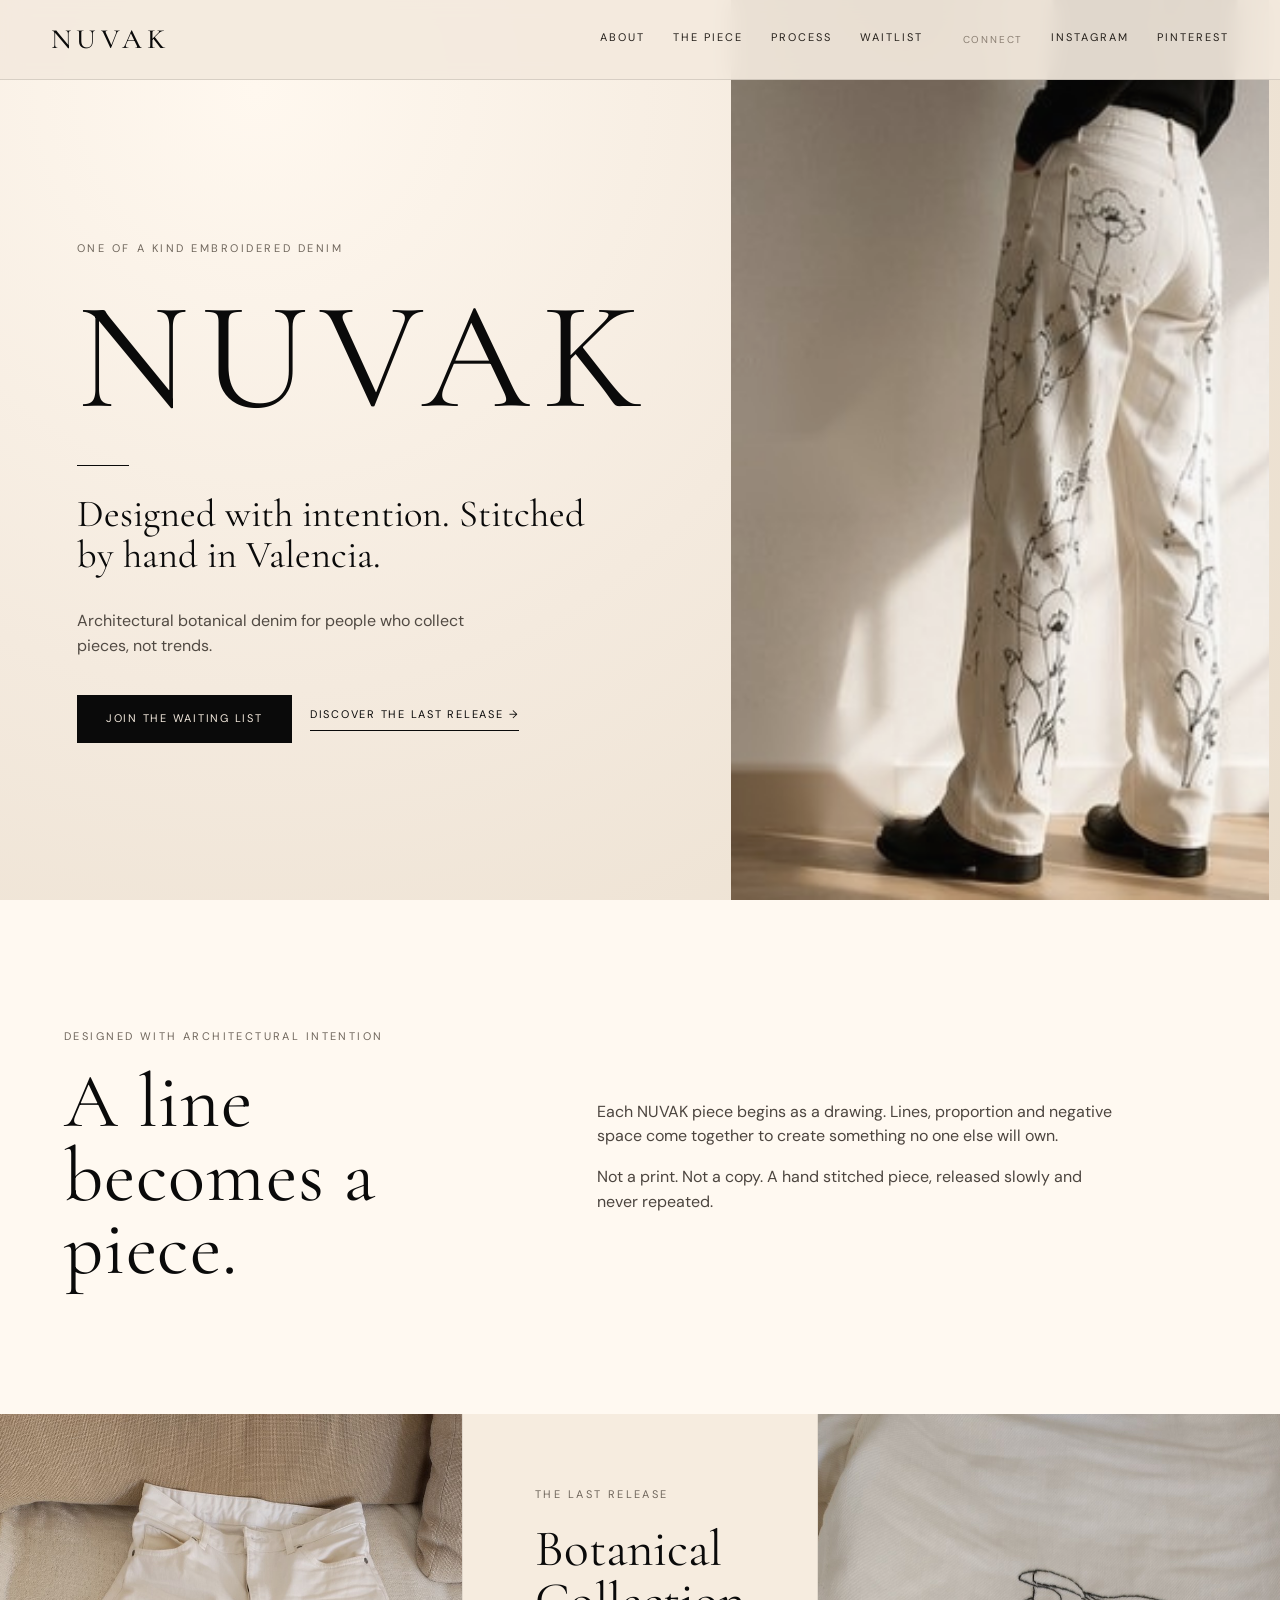
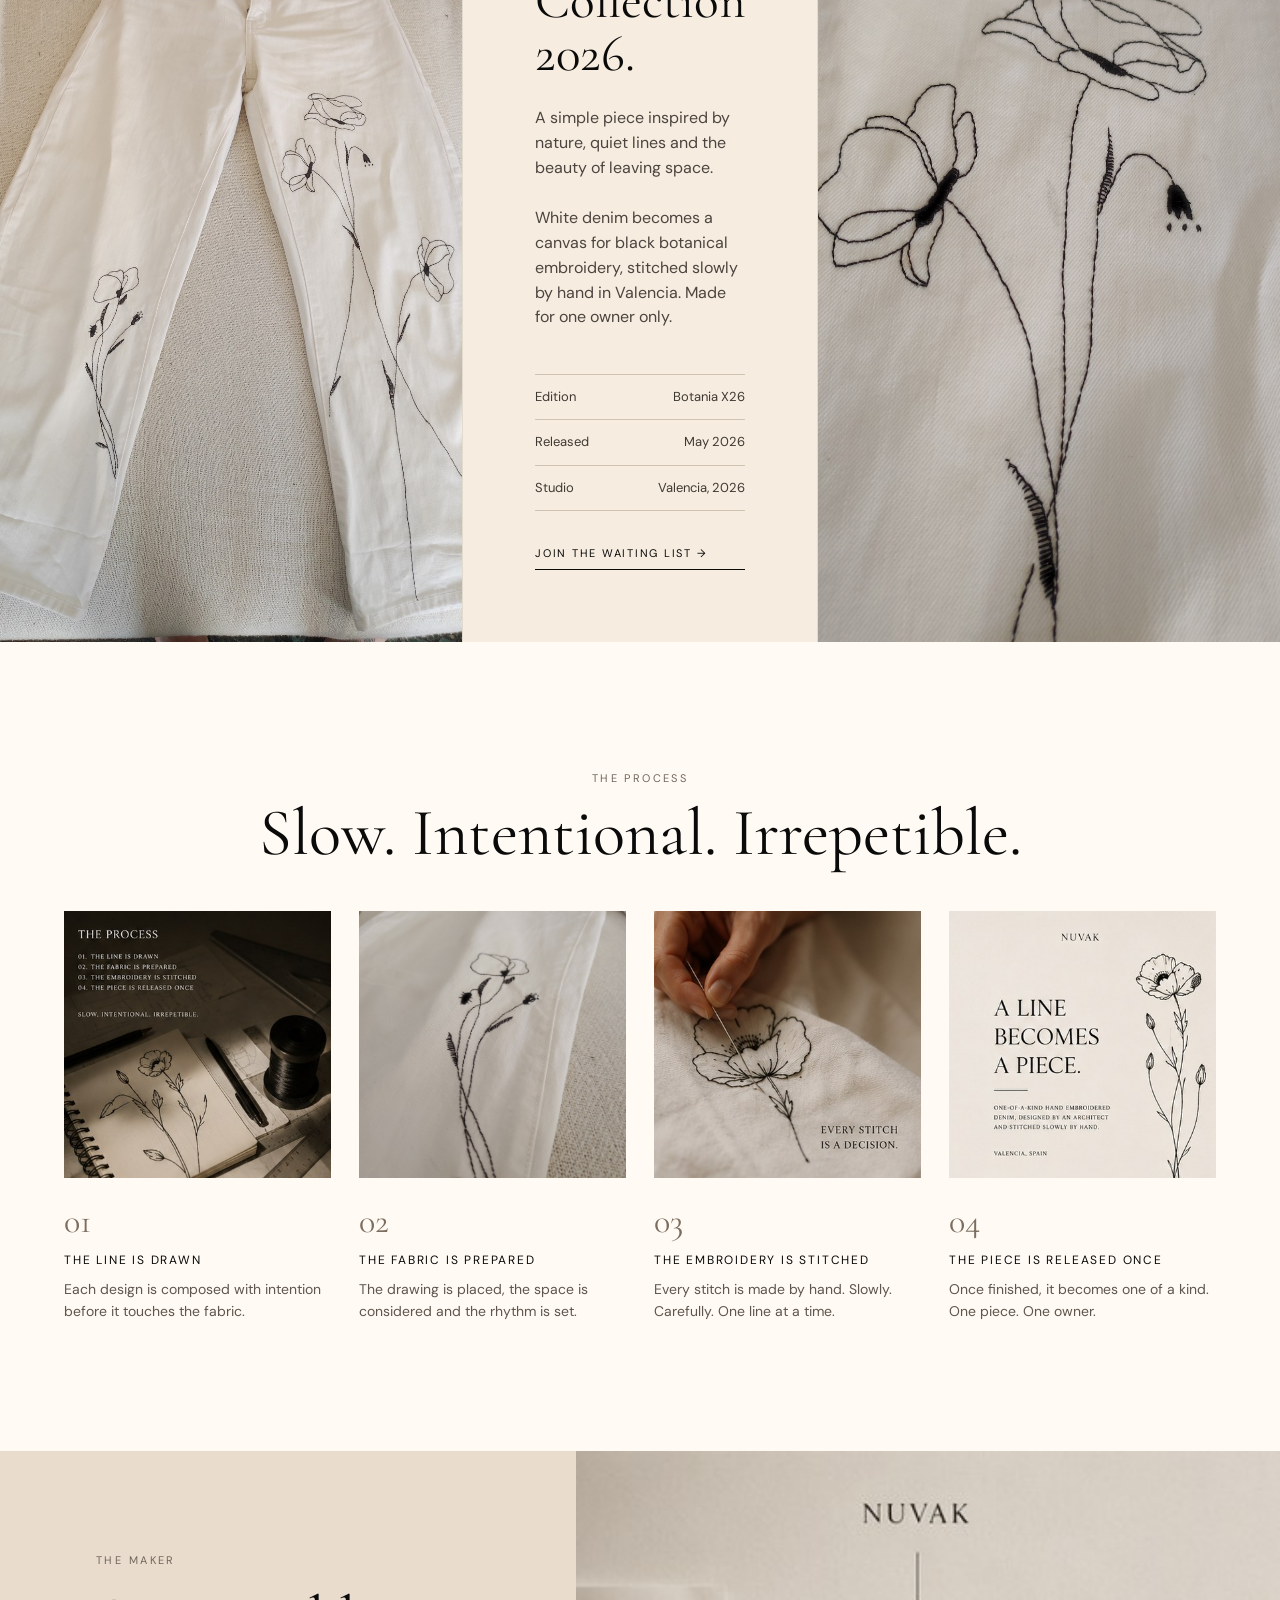
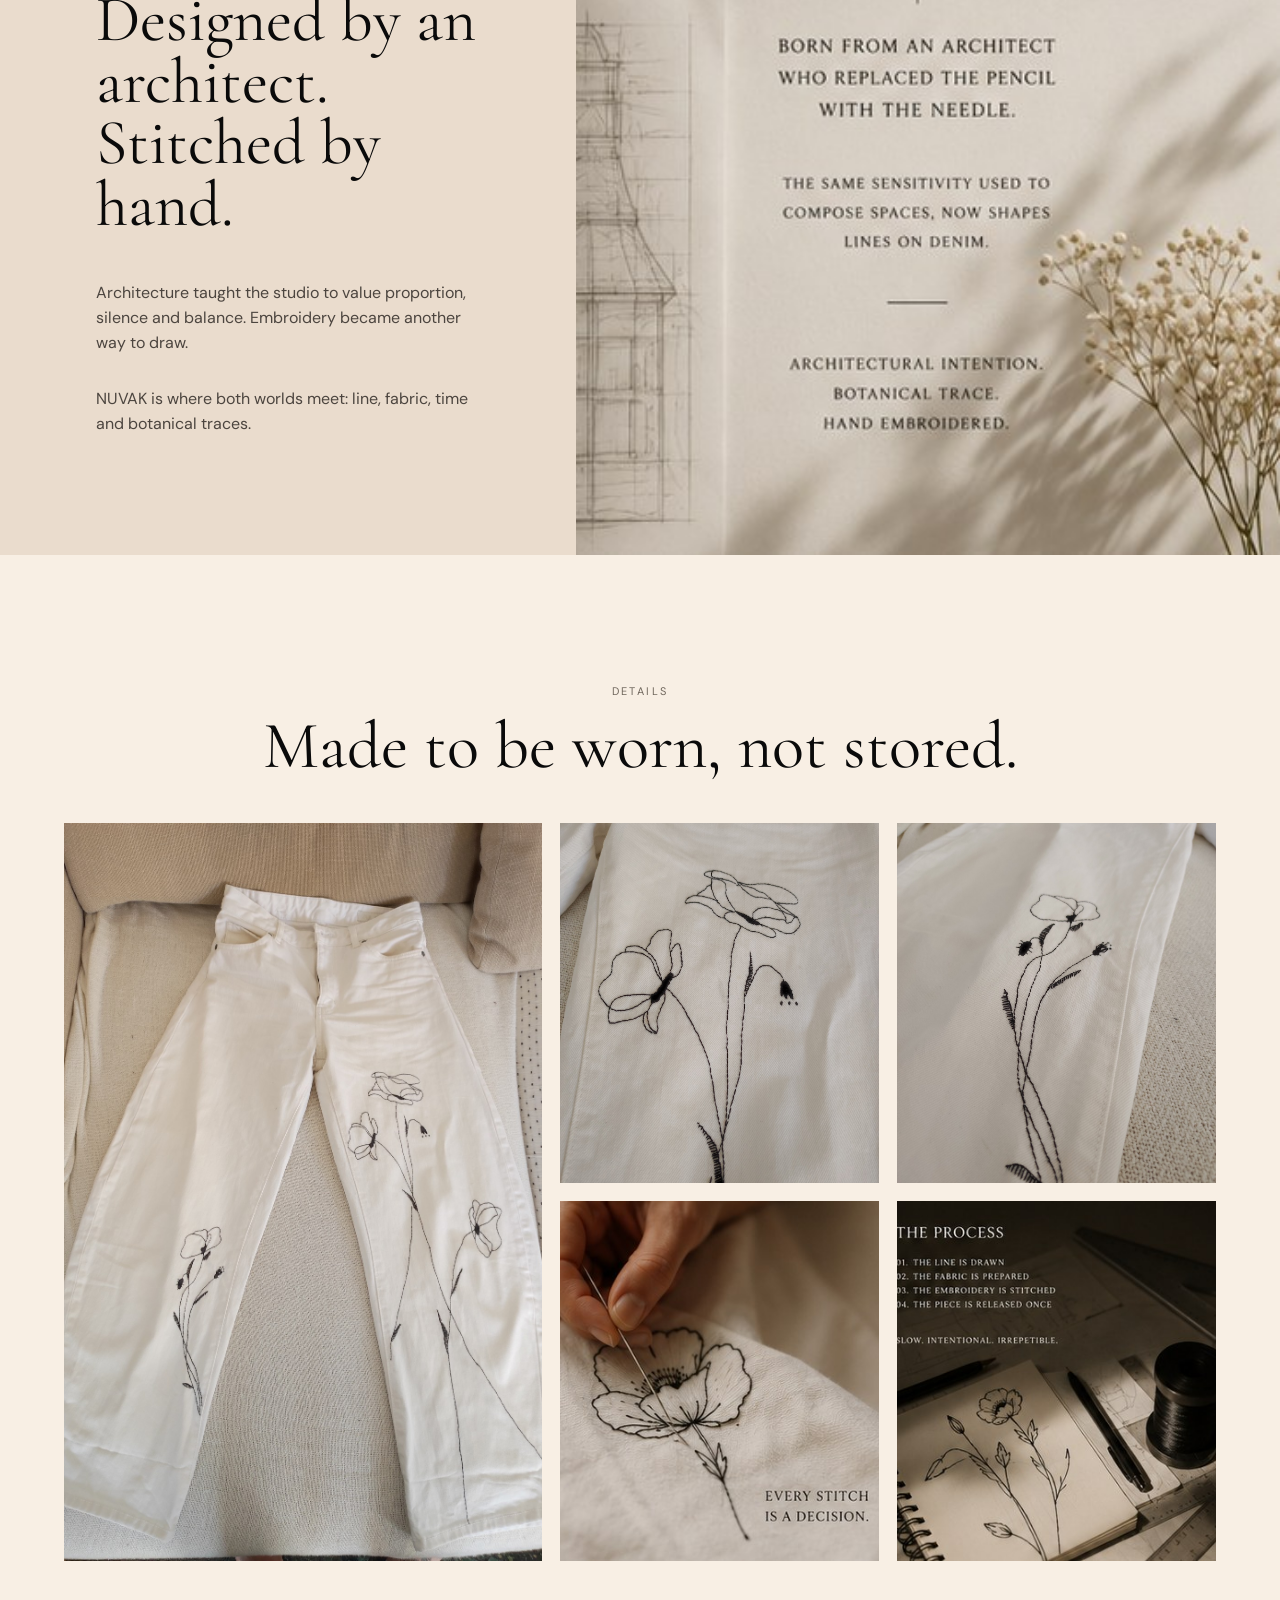
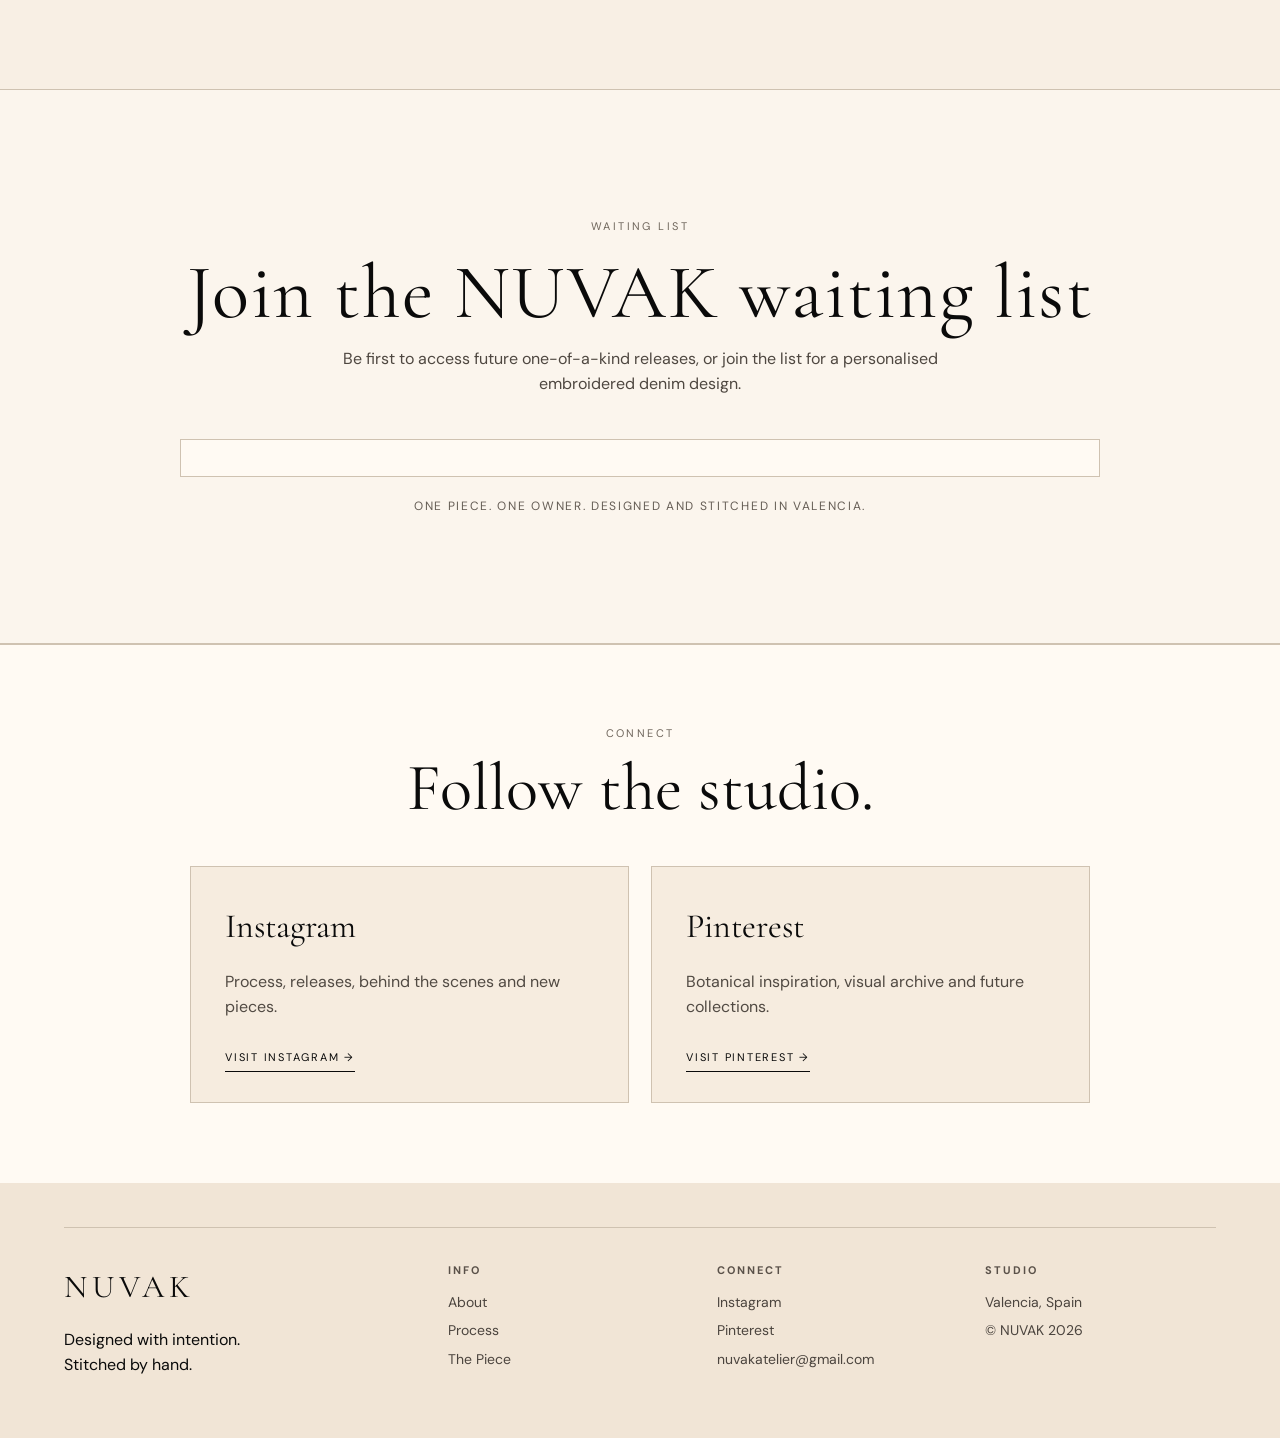
==== index.html @ 736c6171 "Add files via upload" ====
<!doctype html>
<html lang="en">
<head>
  <meta charset="utf-8">
  <meta name="viewport" content="width=device-width, initial-scale=1">
  <title>NUVAK | One of a kind embroidered denim</title>
  <meta name="description" content="One-of-a-kind embroidered denim handmade in Valencia. Botanical collections, custom pieces and limited releases from NUVAK Atelier.">
  <link rel="canonical" href="https://www.nuvakatelier.com/">
  <meta property="og:type" content="website">
  <meta property="og:title" content="NUVAK | Botania X26">
  <meta property="og:description" content="One-of-a-kind embroidered denim handmade in Valencia. Botanical Collection 2026.">
  <meta property="og:url" content="https://www.nuvakatelier.com/">
  <meta property="og:image" content="https://www.nuvakatelier.com/assets/botania-x26-social.jpg">
  <meta name="twitter:card" content="summary_large_image">
  <meta name="twitter:title" content="NUVAK | Botania X26">
  <meta name="twitter:description" content="One piece. One owner. Hand embroidered denim made in Valencia.">
  <meta name="twitter:image" content="https://www.nuvakatelier.com/assets/botania-x26-social.jpg">
  <link rel="preconnect" href="https://fonts.googleapis.com">
  <link rel="preconnect" href="https://fonts.gstatic.com" crossorigin>
  <link href="https://fonts.googleapis.com/css2?family=Cormorant+Garamond:wght@400;500;600&family=DM+Sans:wght@300;400;500;600&display=swap" rel="stylesheet">
  <style>
    :root{
      --onyx:#0A0A0A;
      --ivory:#F4EADE;
      --paper:#FAF5EE;
      --warm:#E7DCCD;
      --line:#CFC2B1;
      --feldgrau:#4A6741;
      --muted:#6f665c;
      --max:1180px;
      --serif:'Cormorant Garamond', Georgia, serif;
      --sans:'DM Sans', Arial, sans-serif;
    }
    *{box-sizing:border-box}
    html{scroll-behavior:smooth}
    body{margin:0;background:var(--ivory);color:var(--onyx);font-family:var(--sans);font-size:16px;line-height:1.55}
    img{max-width:100%;display:block}
    a{color:inherit;text-decoration:none}
    .page{overflow:hidden}
    .nav{position:fixed;z-index:10;top:0;left:0;right:0;display:flex;align-items:center;justify-content:space-between;padding:18px clamp(22px,4vw,54px);background:rgba(244,234,222,.92);backdrop-filter:blur(10px);border-bottom:1px solid rgba(10,10,10,.12)}
    .brand{font-family:var(--serif);font-size:28px;letter-spacing:.18em;font-weight:500}
    .navlinks{display:flex;gap:28px;align-items:center;font-size:11px;letter-spacing:.18em;text-transform:uppercase;color:#25201b}
    .navlinks a{border-bottom:1px solid transparent;padding-bottom:4px}
    .navlinks a:hover{border-color:var(--onyx)}
    .nav-social-label{font-size:10px;letter-spacing:.18em;text-transform:uppercase;color:#8a7f73;margin-left:12px}
    .hero{min-height:100vh;display:grid;grid-template-columns:1.02fr .98fr;align-items:stretch;background:radial-gradient(circle at 20% 10%,#fff8ef 0,#f4eade 46%,#e9ddcc 100%)}
    .hero-copy{padding:clamp(120px,17vh,190px) clamp(28px,6vw,84px) 70px;display:flex;flex-direction:column;justify-content:center}
    .eyebrow{font-size:11px;letter-spacing:.23em;text-transform:uppercase;color:var(--muted);margin-bottom:26px}
    h1,h2,h3{font-family:var(--serif);font-weight:400;line-height:.96;margin:0}
    h1{font-size:clamp(82px,12vw,180px);letter-spacing:.08em}
    .hero-line{width:52px;height:1px;background:var(--onyx);margin:34px 0 28px}
    .hero-sub{font-family:var(--serif);font-size:clamp(24px,3vw,42px);line-height:1.08;max-width:520px;margin:0 0 32px}
    .hero-note{max-width:440px;color:#514a43;margin:0 0 36px}
    .actions{display:flex;gap:18px;align-items:center;flex-wrap:wrap}
    .button{display:inline-flex;align-items:center;justify-content:center;min-height:48px;padding:0 28px;border:1px solid var(--onyx);font-size:11px;letter-spacing:.16em;text-transform:uppercase;background:var(--onyx);color:var(--ivory);transition:.2s ease}
    .button:hover{transform:translateY(-2px);background:#1d1a17}
    .link{font-size:11px;letter-spacing:.16em;text-transform:uppercase;border-bottom:1px solid var(--onyx);padding-bottom:7px}
    .hero-image{position:relative;min-height:680px;display:flex;align-items:flex-end;justify-content:center;overflow:hidden}
    .hero-image img{width:100%;height:100%;object-fit:cover;filter:saturate(.88) contrast(.96)}
    .section{padding:clamp(72px,10vw,130px) clamp(24px,5vw,70px)}
    .inner{max-width:var(--max);margin:0 auto}
    .statement{display:grid;grid-template-columns:.82fr 1.18fr;gap:clamp(36px,8vw,120px);align-items:center;background:#fff9f1}
    .statement h2{font-size:clamp(42px,6vw,82px);letter-spacing:.01em}
    .statement p{max-width:520px;color:#4c453f}
    .botanical-drawing{max-width:360px;margin-left:auto;opacity:.92}
    .piece{padding:0;background:#efe3d4;display:grid;grid-template-columns:1fr .72fr 1fr;min-height:720px}
    .piece .photo img{height:100%;width:100%;object-fit:cover}
    .piece-card{padding:clamp(44px,6vw,72px);display:flex;flex-direction:column;justify-content:center;background:#f6ecdf;border-left:1px solid rgba(10,10,10,.08);border-right:1px solid rgba(10,10,10,.08)}
    .label{font-size:11px;letter-spacing:.22em;text-transform:uppercase;color:var(--muted);margin-bottom:20px}
    .piece-card h2{font-size:clamp(38px,4vw,58px);line-height:1.02;margin-bottom:26px}
    .piece-card p{color:#4c453f;margin:0 0 26px}
    .facts{border-top:1px solid var(--line);margin:18px 0 34px}
    .fact{display:flex;justify-content:space-between;gap:20px;border-bottom:1px solid var(--line);padding:12px 0;font-size:13px;color:#3f3933}
    .process{background:#fffaf3}
    .section-title{text-align:center;margin-bottom:46px}
    .section-title .label{margin-bottom:14px}
    .section-title h2{font-size:clamp(42px,5.2vw,76px)}
    .process-grid{display:grid;grid-template-columns:repeat(4,1fr);gap:28px}
    .process-card img{aspect-ratio:1/1;object-fit:cover;margin-bottom:18px}
    .process-card .num{font-family:var(--serif);font-size:34px;color:#7b6d5f;margin-bottom:4px}
    .process-card h3{font-family:var(--sans);font-size:12px;letter-spacing:.15em;text-transform:uppercase;line-height:1.4;margin-bottom:10px}
    .process-card p{font-size:14px;color:#5d554e;margin:0}
    .maker{display:grid;grid-template-columns:.9fr 1.1fr;gap:0;background:#eadccd;padding:0}
    .maker-copy{padding:clamp(56px,8vw,96px);display:flex;flex-direction:column;justify-content:center}
    .maker-copy h2{font-size:clamp(40px,5vw,70px);margin-bottom:30px}
    .maker-copy p{max-width:420px;color:#4c453f}
    .maker-img img{width:100%;height:100%;min-height:560px;object-fit:cover}
    .gallery{background:#f8efe4}
    .gallery-grid{display:grid;grid-template-columns:1.2fr .8fr .8fr;grid-template-rows:360px 360px;gap:18px}
    .gallery-grid img{width:100%;height:100%;object-fit:cover}
    .gallery-grid img:first-child{grid-row:span 2}
    .waitlist{background:#fbf5ed;text-align:center;position:relative;border-top:1px solid var(--line);border-bottom:1px solid var(--line)}
    .waitlist h2{font-size:clamp(44px,6vw,82px);letter-spacing:.02em;margin-bottom:18px}
    .waitlist p{max-width:650px;margin:0 auto 34px;color:#4e4740}
    .jotform-wrap{max-width:920px;margin:42px auto 0;background:#fffaf3;border:1px solid var(--line);padding:18px;text-align:left}
    .jotform-wrap iframe{width:100% !important;max-width:100% !important;border:0 !important}
    .waitlist-small{font-size:12px;letter-spacing:.14em;text-transform:uppercase;color:#655d55;margin-top:20px}
    .social-section{background:#fffaf3;padding:80px clamp(24px,5vw,70px);border-top:1px solid var(--line)}
    .social-cards{max-width:900px;margin:0 auto;display:grid;grid-template-columns:1fr 1fr;gap:22px}
    .social-card{display:block;padding:34px;background:#f6ecdf;border:1px solid var(--line);transition:.2s ease}
    .social-card:hover{transform:translateY(-3px);background:#f1e5d6}
    .social-name{font-family:var(--serif);font-size:34px;margin-bottom:16px}
    .social-card p{color:#514a43;margin:0 0 24px}
    .social-card span{font-size:11px;letter-spacing:.16em;text-transform:uppercase;border-bottom:1px solid var(--onyx);padding-bottom:7px}
    footer{padding:44px clamp(24px,5vw,70px);background:#f1e5d6}
    .footer-inner{max-width:var(--max);margin:0 auto;display:grid;grid-template-columns:1.2fr repeat(3,.8fr);gap:38px;border-top:1px solid var(--line);padding-top:34px}
    .footer-brand{font-family:var(--serif);font-size:32px;letter-spacing:.16em;margin-bottom:10px}
    .footer-col h4{font-size:11px;letter-spacing:.18em;text-transform:uppercase;margin:0 0 12px;color:#5a5149}
    .footer-col a,.footer-col p{display:block;font-size:14px;color:#4b443e;margin:0 0 7px}
    .mockup-note{font-size:12px;text-align:center;color:#70675f;padding:18px;background:#e8ddcf}
    @media (max-width:900px){
      .nav{position:absolute}.navlinks{display:none}.hero{grid-template-columns:1fr}.hero-image{min-height:520px;order:-1}.hero-copy{padding-top:40px}.statement,.maker{grid-template-columns:1fr}.piece{grid-template-columns:1fr}.piece .photo img{height:auto}.process-grid{grid-template-columns:1fr 1fr}.gallery-grid{grid-template-columns:1fr 1fr;grid-template-rows:auto}.gallery-grid img{height:auto}.gallery-grid img:first-child{grid-row:auto}.social-cards{grid-template-columns:1fr}.footer-inner{grid-template-columns:1fr 1fr}h1{font-size:76px}
    }
    @media (max-width:560px){
      .brand{font-size:22px}.hero-sub{font-size:28px}.actions{align-items:stretch}.button,.link{width:100%;text-align:center}.process-grid,.footer-inner{grid-template-columns:1fr}.section{padding:64px 22px}.piece-card{padding:46px 24px}.maker-copy{padding:54px 24px}.gallery-grid{grid-template-columns:1fr}.fact{font-size:12px}h1{font-size:58px;letter-spacing:.06em}
    }
  </style>
</head>
<body>
  <div class="page">
    <nav class="nav" aria-label="Main navigation">
      <a class="brand" href="#top">NUVAK</a>
      <div class="navlinks">
        <a href="#about">About</a>
        <a href="#piece">The Piece</a>
        <a href="#process">Process</a>
        <a href="#waitlist">Waitlist</a>
        <span class="nav-social-label">Connect</span>
        <a href="https://www.instagram.com/nuvakatelier/" target="_blank" rel="noopener">Instagram</a>
        <a href="https://pin.it/55UlRZ4mx" target="_blank" rel="noopener">Pinterest</a>
      </div>
    </nav>

    <header id="top" class="hero">
      <div class="hero-copy">
        <div class="eyebrow">One of a kind embroidered denim</div>
        <h1>NUVAK</h1>
        <div class="hero-line"></div>
        <p class="hero-sub">Designed with intention. Stitched by hand in Valencia.</p>
        <p class="hero-note">Architectural botanical denim for people who collect pieces, not trends.</p>
        <div class="actions">
          <a class="button" href="#waitlist">Join the waiting list</a>
          <a class="link" href="#piece">Discover the last release →</a>
        </div>
      </div>
      <div class="hero-image">
        <img src="assets/hero-editorial.jpg" alt="Model wearing NUVAK embroidered white denim in natural light">
      </div>
    </header>

    <section id="about" class="section statement">
      <div>
        <div class="label">Designed with architectural intention</div>
        <h2>A line becomes a piece.</h2>
      </div>
      <div>
        <p>Each NUVAK piece begins as a drawing. Lines, proportion and negative space come together to create something no one else will own.</p>
        <p>Not a print. Not a copy. A hand stitched piece, released slowly and never repeated.</p>
      </div>
    </section>

    <section id="piece" class="piece">
      <div class="photo"><img src="assets/real-full-piece.jpg" alt="Full view of white denim jeans with black botanical embroidery"></div>
      <article class="piece-card">
        <div class="label">The last release</div>
        <h2>Botanical Collection 2026.</h2>
        <p>A simple piece inspired by nature, quiet lines and the beauty of leaving space.</p>
        <p>White denim becomes a canvas for black botanical embroidery, stitched slowly by hand in Valencia. Made for one owner only.</p>
        <div class="facts">
          <div class="fact"><span>Edition</span><span>Botania X26</span></div>
          <div class="fact"><span>Released</span><span>May 2026</span></div>
          <div class="fact"><span>Studio</span><span>Valencia, 2026</span></div>
        </div>
        <a class="link" href="#waitlist">Join the waiting list →</a>
      </article>
      <div class="photo"><img src="assets/real-detail-flower.jpg" alt="Close up of black botanical embroidery on white denim"></div>
    </section>

    <section id="process" class="section process">
      <div class="inner">
        <div class="section-title">
          <div class="label">The process</div>
          <h2>Slow. Intentional. Irrepetible.</h2>
        </div>
        <div class="process-grid">
          <article class="process-card">
            <img src="assets/process-sketch.jpg" alt="Botanical sketches and embroidery planning">
            <div class="num">01</div>
            <h3>The line is drawn</h3>
            <p>Each design is composed with intention before it touches the fabric.</p>
          </article>
          <article class="process-card">
            <img src="assets/real-leg-linework.jpg" alt="Black botanical linework placed on white denim">
            <div class="num">02</div>
            <h3>The fabric is prepared</h3>
            <p>The drawing is placed, the space is considered and the rhythm is set.</p>
          </article>
          <article class="process-card">
            <img src="assets/process-stitch.jpg" alt="Hand stitching black floral embroidery onto white denim">
            <div class="num">03</div>
            <h3>The embroidery is stitched</h3>
            <p>Every stitch is made by hand. Slowly. Carefully. One line at a time.</p>
          </article>
          <article class="process-card">
            <img src="assets/brand-line-piece.jpg" alt="NUVAK line and botanical artwork brand panel">
            <div class="num">04</div>
            <h3>The piece is released once</h3>
            <p>Once finished, it becomes one of a kind. One piece. One owner.</p>
          </article>
        </div>
      </div>
    </section>

    <section class="maker">
      <div class="maker-copy">
        <div class="label">The maker</div>
        <h2>Designed by an architect. Stitched by hand.</h2>
        <p>Architecture taught the studio to value proportion, silence and balance. Embroidery became another way to draw.</p>
        <p>NUVAK is where both worlds meet: line, fabric, time and botanical traces.</p>
      </div>
      <div class="maker-img"><img src="assets/maker-story.jpg" alt="Editorial NUVAK maker story with architectural drawing and botanical details"></div>
    </section>

    <section class="section gallery">
      <div class="inner">
        <div class="section-title">
          <div class="label">Details</div>
          <h2>Made to be worn, not stored.</h2>
        </div>
        <div class="gallery-grid">
          <img src="assets/real-full-piece.jpg" alt="Full NUVAK embroidered denim piece">
          <img src="assets/real-detail-flower.jpg" alt="Close-up botanical stitching on white denim">
          <img src="assets/real-leg-linework.jpg" alt="Black botanical linework on the denim leg">
          <img src="assets/process-stitch.jpg" alt="Hand stitching black floral embroidery onto white denim">
          <img src="assets/process-sketch.jpg" alt="Botanical sketch and embroidery planning details">
        </div>
      </div>
    </section>

    <section id="waitlist" class="section waitlist">
      <div class="inner">
        <div class="label">Waiting list</div>
        <h2>Join the NUVAK waiting list</h2>
        <p>Be first to access future one-of-a-kind releases, or join the list for a personalised embroidered denim design.</p>
        <div class="jotform-wrap" aria-label="NUVAK waiting list form">
          <script type="text/javascript" src="https://form.jotform.com/jsform/261574053536054"></script>
        </div>
        <div class="waitlist-small">One piece. One owner. Designed and stitched in Valencia.</div>
      </div>
    </section>

    <section class="social-section">
      <div class="inner">
        <div class="section-title">
          <div class="label">Connect</div>
          <h2>Follow the studio.</h2>
        </div>
        <div class="social-cards">
          <a class="social-card" href="https://www.instagram.com/nuvakatelier/" target="_blank" rel="noopener">
            <div class="social-name">Instagram</div>
            <p>Process, releases, behind the scenes and new pieces.</p>
            <span>Visit Instagram →</span>
          </a>
          <a class="social-card" href="https://pin.it/55UlRZ4mx" target="_blank" rel="noopener">
            <div class="social-name">Pinterest</div>
            <p>Botanical inspiration, visual archive and future collections.</p>
            <span>Visit Pinterest →</span>
          </a>
        </div>
      </div>
    </section>

    <footer>
      <div class="footer-inner">
        <div>
          <div class="footer-brand">NUVAK</div>
          <p>Designed with intention.<br>Stitched by hand.</p>
        </div>
        <div class="footer-col">
          <h4>Info</h4>
          <a href="#about">About</a>
          <a href="#process">Process</a>
          <a href="#piece">The Piece</a>
        </div>
        <div class="footer-col">
          <h4>Connect</h4>
          <a href="https://www.instagram.com/nuvakatelier/" target="_blank" rel="noopener">Instagram</a>
          <a href="https://pin.it/55UlRZ4mx" target="_blank" rel="noopener">Pinterest</a>
          <a href="mailto:nuvakatelier@gmail.com">nuvakatelier@gmail.com</a>
        </div>
        <div class="footer-col">
          <h4>Studio</h4>
          <p>Valencia, Spain</p>
          <p>© NUVAK 2026</p>
        </div>
      </div>
    </footer>
  </div>
</body>
</html>
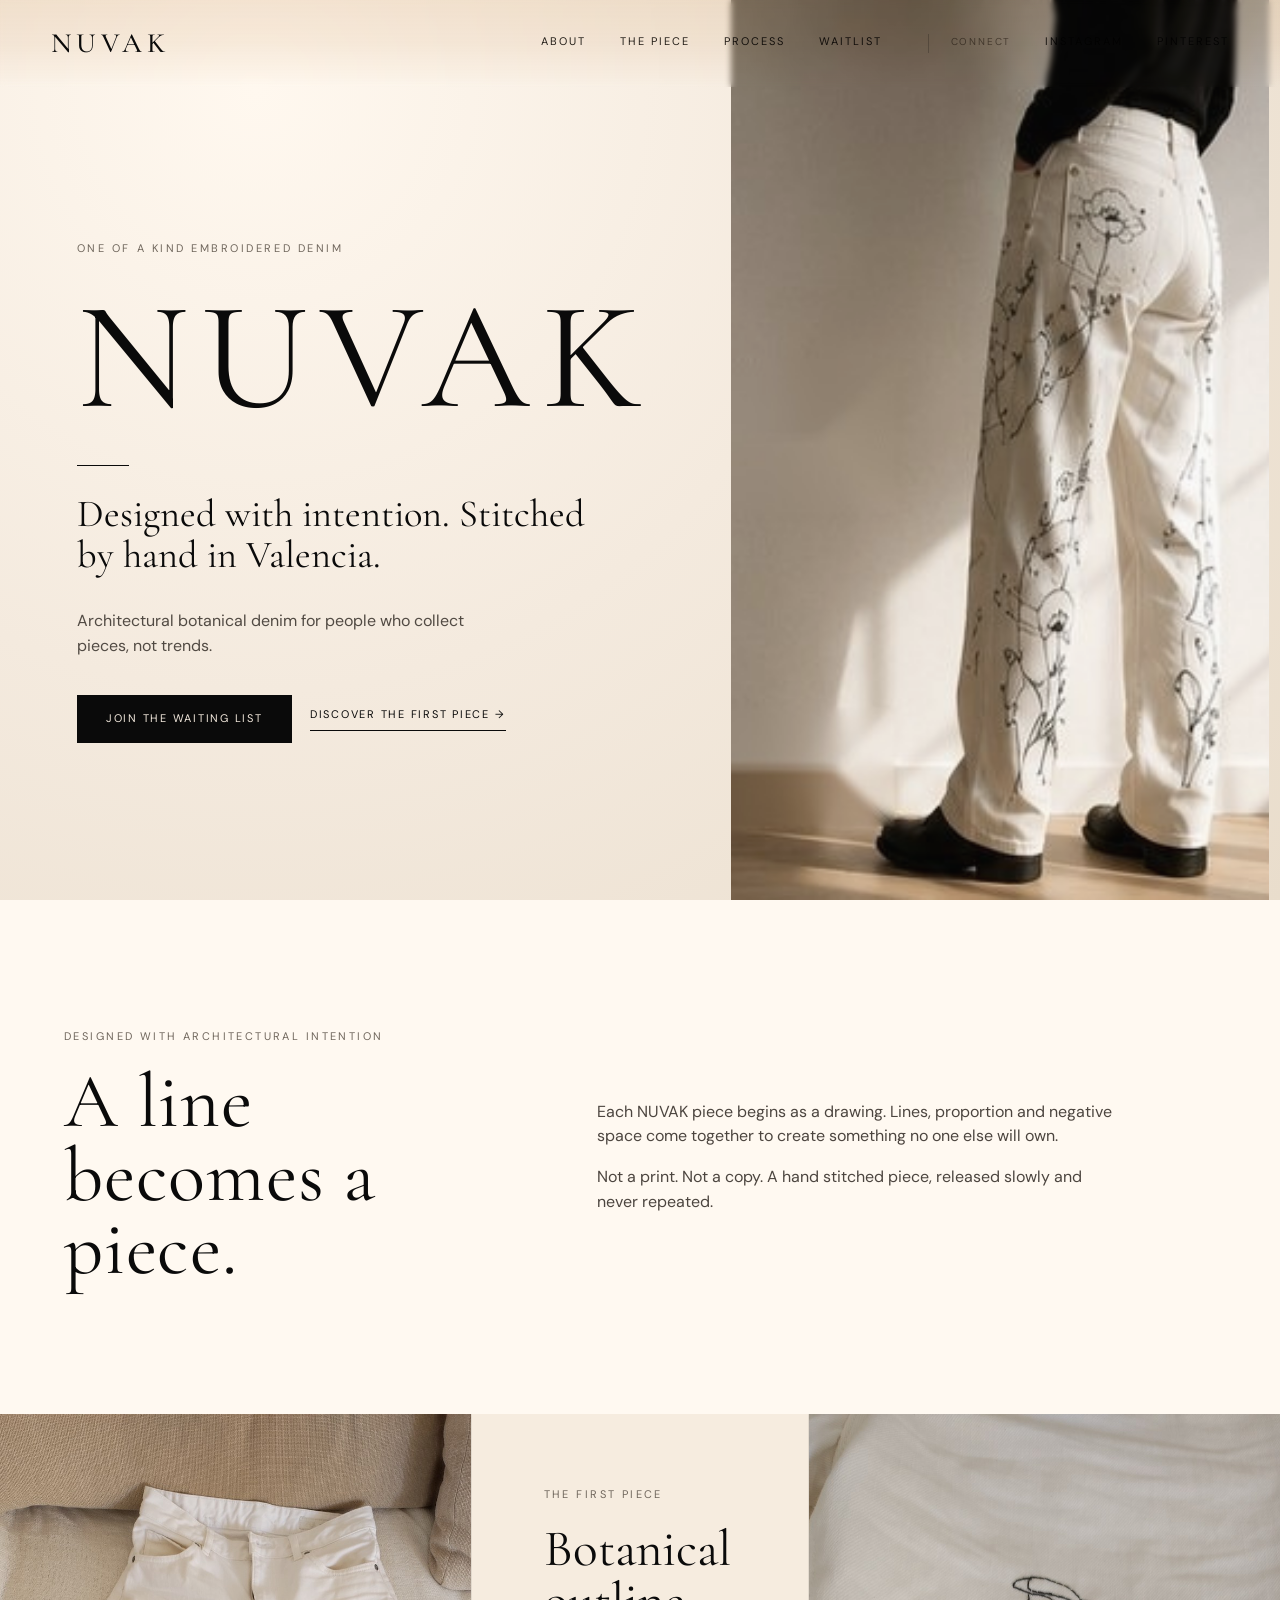
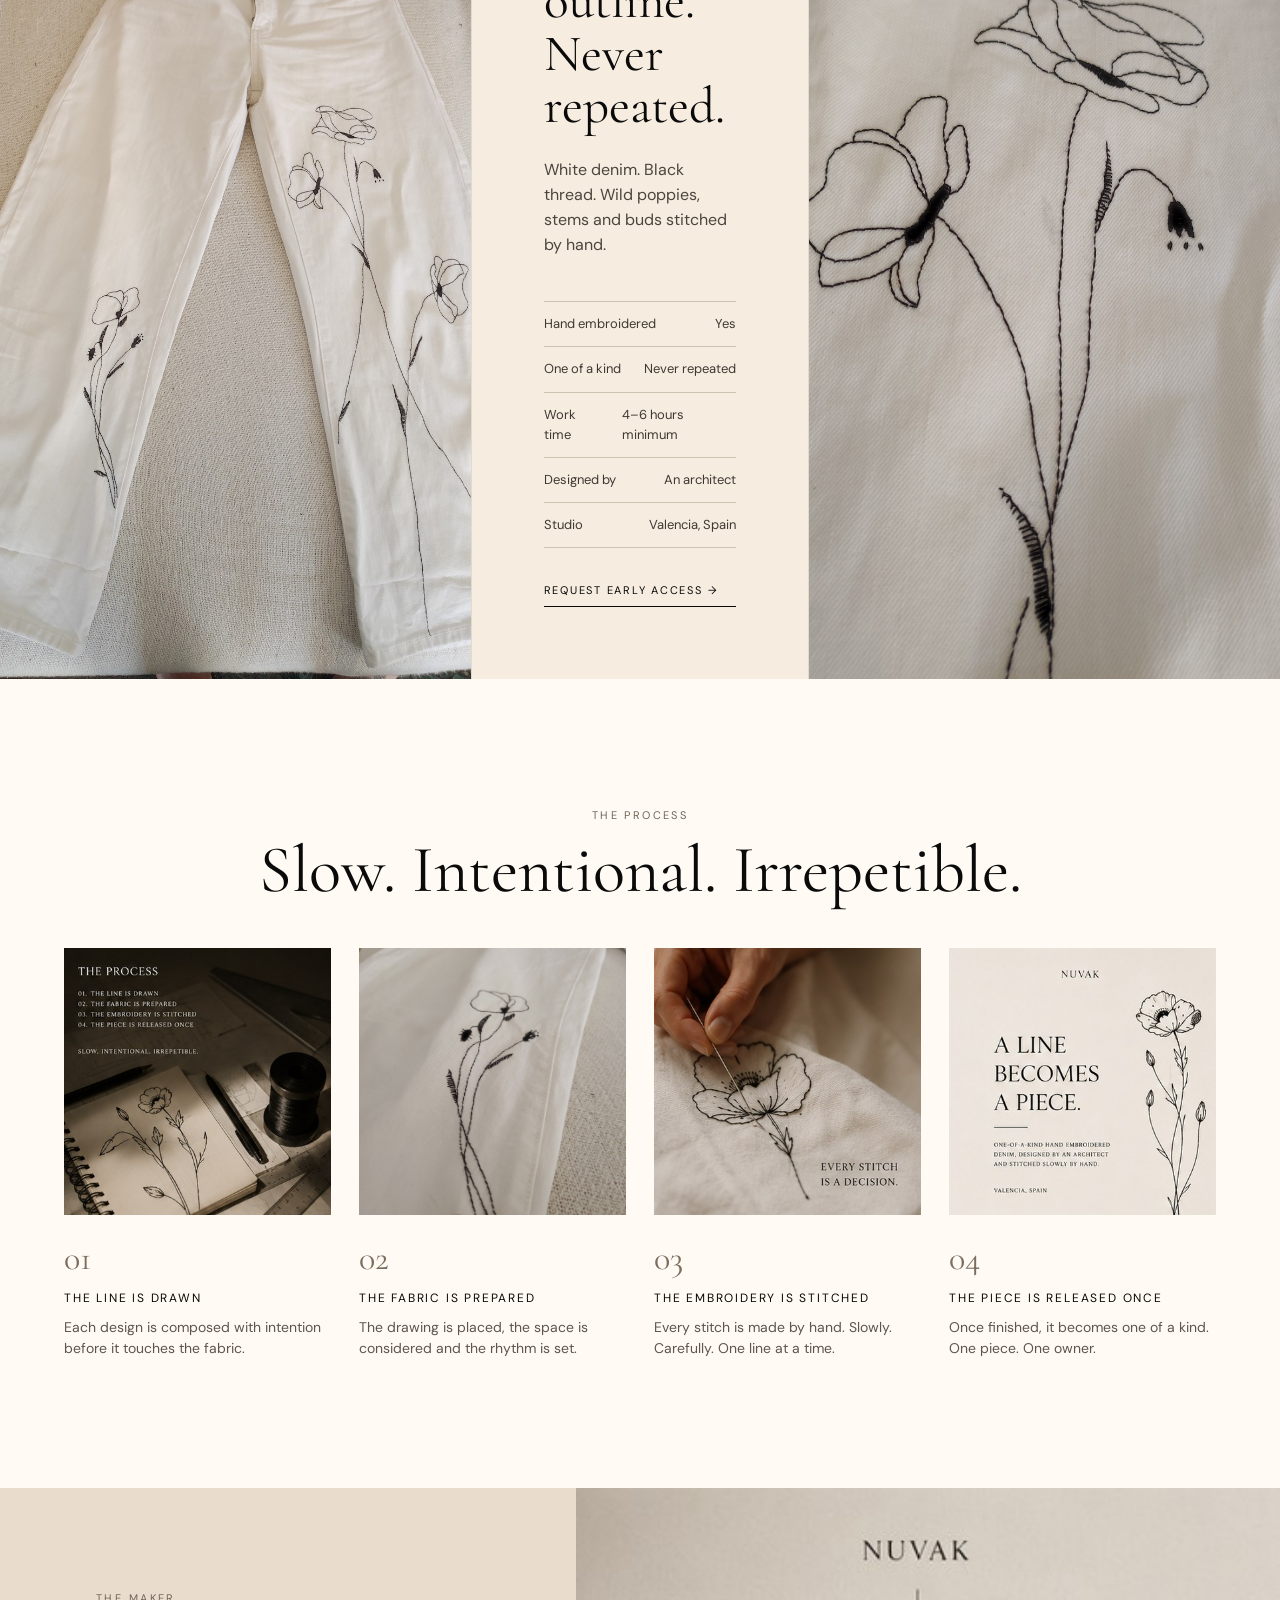
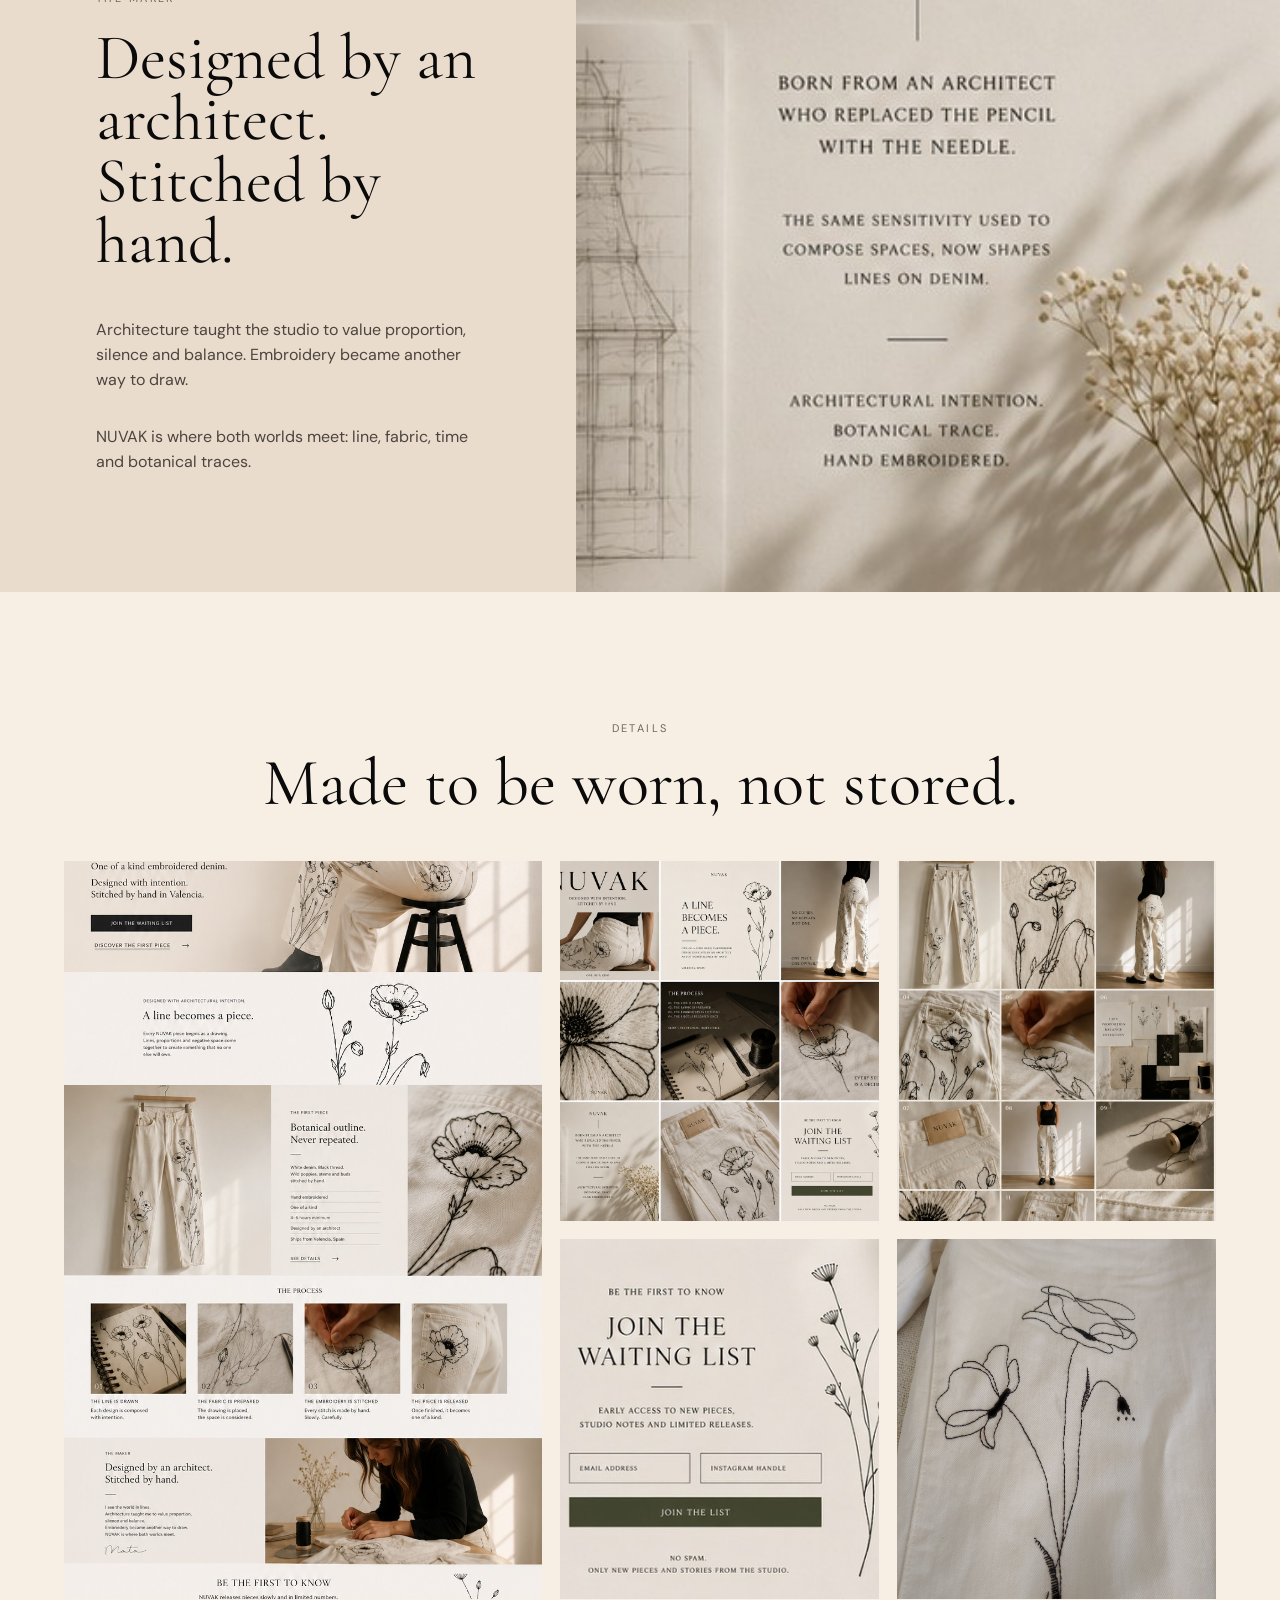
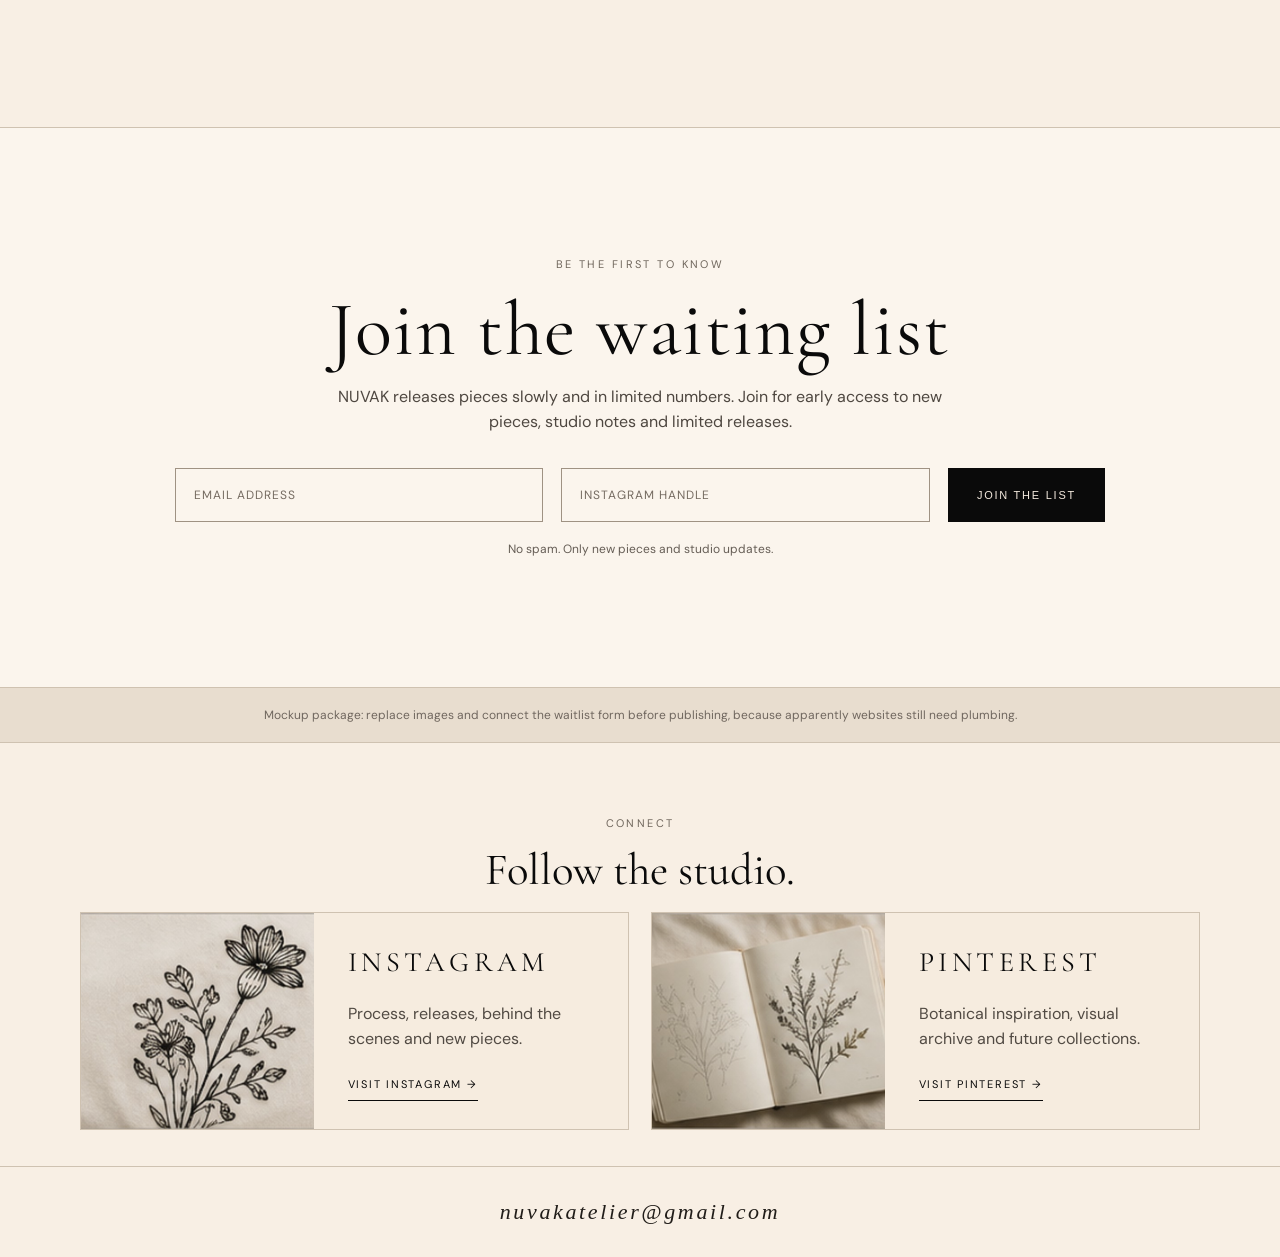
==== commit 12a6d16c: "Add files via upload" ====
--- a/index.html
+++ b/index.html
@@ -3,18 +3,18 @@
 <head>
   <meta charset="utf-8">
   <meta name="viewport" content="width=device-width, initial-scale=1">
-  <title>NUVAK | One of a kind embroidered denim</title>
+  <title>NUVAK | One-of-a-Kind Embroidered Denim Handmade in Valencia</title>
   <meta name="description" content="One-of-a-kind embroidered denim handmade in Valencia. Botanical collections, custom pieces and limited releases from NUVAK Atelier.">
   <link rel="canonical" href="https://www.nuvakatelier.com/">
   <meta property="og:type" content="website">
-  <meta property="og:title" content="NUVAK | Botania X26">
+  <meta property="og:title" content="NUVAK | Botanica X26">
   <meta property="og:description" content="One-of-a-kind embroidered denim handmade in Valencia. Botanical Collection 2026.">
   <meta property="og:url" content="https://www.nuvakatelier.com/">
-  <meta property="og:image" content="https://www.nuvakatelier.com/assets/botania-x26-social.jpg">
+  <meta property="og:image" content="https://www.nuvakatelier.com/assets/botanica-x26-social.jpg">
   <meta name="twitter:card" content="summary_large_image">
-  <meta name="twitter:title" content="NUVAK | Botania X26">
+  <meta name="twitter:title" content="NUVAK | Botanica X26">
   <meta name="twitter:description" content="One piece. One owner. Hand embroidered denim made in Valencia.">
-  <meta name="twitter:image" content="https://www.nuvakatelier.com/assets/botania-x26-social.jpg">
+  <meta name="twitter:image" content="https://www.nuvakatelier.com/assets/botanica-x26-social.jpg">
   <link rel="preconnect" href="https://fonts.googleapis.com">
   <link rel="preconnect" href="https://fonts.gstatic.com" crossorigin>
   <link href="https://fonts.googleapis.com/css2?family=Cormorant+Garamond:wght@400;500;600&family=DM+Sans:wght@300;400;500;600&display=swap" rel="stylesheet">
@@ -37,12 +37,13 @@
     img{max-width:100%;display:block}
     a{color:inherit;text-decoration:none}
     .page{overflow:hidden}
-    .nav{position:fixed;z-index:10;top:0;left:0;right:0;display:flex;align-items:center;justify-content:space-between;padding:18px clamp(22px,4vw,54px);background:rgba(244,234,222,.92);backdrop-filter:blur(10px);border-bottom:1px solid rgba(10,10,10,.12)}
+    .nav{position:fixed;z-index:10;top:0;left:0;right:0;display:flex;align-items:center;justify-content:space-between;padding:22px clamp(22px,4vw,54px);mix-blend-mode:multiply;background:linear-gradient(to bottom,rgba(244,234,222,.92),rgba(244,234,222,.62),rgba(244,234,222,0));backdrop-filter:blur(3px)}
     .brand{font-family:var(--serif);font-size:28px;letter-spacing:.18em;font-weight:500}
-    .navlinks{display:flex;gap:28px;align-items:center;font-size:11px;letter-spacing:.18em;text-transform:uppercase;color:#25201b}
+    .navlinks{display:flex;gap:34px;align-items:center;font-size:11px;letter-spacing:.18em;text-transform:uppercase;color:#25201b}
+
+    .nav-social-label{font-size:10px;letter-spacing:.18em;text-transform:uppercase;color:#8a7f73;margin-left:12px;padding-bottom:4px;border-left:1px solid rgba(10,10,10,.22);padding-left:22px}
     .navlinks a{border-bottom:1px solid transparent;padding-bottom:4px}
     .navlinks a:hover{border-color:var(--onyx)}
-    .nav-social-label{font-size:10px;letter-spacing:.18em;text-transform:uppercase;color:#8a7f73;margin-left:12px}
     .hero{min-height:100vh;display:grid;grid-template-columns:1.02fr .98fr;align-items:stretch;background:radial-gradient(circle at 20% 10%,#fff8ef 0,#f4eade 46%,#e9ddcc 100%)}
     .hero-copy{padding:clamp(120px,17vh,190px) clamp(28px,6vw,84px) 70px;display:flex;flex-direction:column;justify-content:center}
     .eyebrow{font-size:11px;letter-spacing:.23em;text-transform:uppercase;color:var(--muted);margin-bottom:26px}
@@ -92,16 +93,23 @@
     .waitlist{background:#fbf5ed;text-align:center;position:relative;border-top:1px solid var(--line);border-bottom:1px solid var(--line)}
     .waitlist h2{font-size:clamp(44px,6vw,82px);letter-spacing:.02em;margin-bottom:18px}
     .waitlist p{max-width:650px;margin:0 auto 34px;color:#4e4740}
-    .jotform-wrap{max-width:920px;margin:42px auto 0;background:#fffaf3;border:1px solid var(--line);padding:18px;text-align:left}
-    .jotform-wrap iframe{width:100% !important;max-width:100% !important;border:0 !important}
-    .waitlist-small{font-size:12px;letter-spacing:.14em;text-transform:uppercase;color:#655d55;margin-top:20px}
-    .social-section{background:#fffaf3;padding:80px clamp(24px,5vw,70px);border-top:1px solid var(--line)}
-    .social-cards{max-width:900px;margin:0 auto;display:grid;grid-template-columns:1fr 1fr;gap:22px}
-    .social-card{display:block;padding:34px;background:#f6ecdf;border:1px solid var(--line);transition:.2s ease}
+    form{display:grid;grid-template-columns:1fr 1fr auto;gap:18px;max-width:930px;margin:0 auto 18px}
+    input{height:54px;border:1px solid #9f9283;background:transparent;padding:0 18px;font-family:var(--sans);font-size:12px;letter-spacing:.08em;text-transform:uppercase;color:var(--onyx)}
+    input::placeholder{color:#756b61}
+    .form-note{font-size:12px;color:#655d55}
+
+    .social-section{background:#f8efe4;padding:72px clamp(24px,5vw,70px) 36px;border-top:1px solid var(--line)}
+    .social-section .section-title{margin-bottom:18px}
+    .social-section .section-title h2{font-size:clamp(32px,3.5vw,46px);line-height:1.05}
+    .social-cards{max-width:1120px;margin:0 auto;display:grid;grid-template-columns:1fr 1fr;gap:22px}
+    .social-card{display:grid;grid-template-columns:.74fr 1fr;min-height:188px;background:#f6ecdf;border:1px solid var(--line);transition:.2s ease;overflow:hidden}
     .social-card:hover{transform:translateY(-3px);background:#f1e5d6}
-    .social-name{font-family:var(--serif);font-size:34px;margin-bottom:16px}
-    .social-card p{color:#514a43;margin:0 0 24px}
-    .social-card span{font-size:11px;letter-spacing:.16em;text-transform:uppercase;border-bottom:1px solid var(--onyx);padding-bottom:7px}
+    .social-card img{width:100%;height:100%;object-fit:cover;filter:saturate(.88) contrast(.96)}
+    .social-copy{padding:28px 34px;display:flex;flex-direction:column;justify-content:center;text-align:left}
+    .social-name{font-family:var(--serif);font-size:28px;letter-spacing:.16em;text-transform:uppercase;margin-bottom:18px}
+    .social-card p{color:#514a43;margin:0 0 24px;max-width:260px}
+    .social-card span{font-size:11px;letter-spacing:.16em;text-transform:uppercase;border-bottom:1px solid var(--onyx);padding-bottom:7px;width:max-content}
+    .email-footer{padding:28px 24px;background:#f8efe4;border-top:1px solid var(--line);text-align:center;font-family:var(--serif);font-style:italic;font-size:22px;letter-spacing:.12em;color:#211d19}
     footer{padding:44px clamp(24px,5vw,70px);background:#f1e5d6}
     .footer-inner{max-width:var(--max);margin:0 auto;display:grid;grid-template-columns:1.2fr repeat(3,.8fr);gap:38px;border-top:1px solid var(--line);padding-top:34px}
     .footer-brand{font-family:var(--serif);font-size:32px;letter-spacing:.16em;margin-bottom:10px}
@@ -109,9 +117,10 @@
     .footer-col a,.footer-col p{display:block;font-size:14px;color:#4b443e;margin:0 0 7px}
     .mockup-note{font-size:12px;text-align:center;color:#70675f;padding:18px;background:#e8ddcf}
     @media (max-width:900px){
-      .nav{position:absolute}.navlinks{display:none}.hero{grid-template-columns:1fr}.hero-image{min-height:520px;order:-1}.hero-copy{padding-top:40px}.statement,.maker{grid-template-columns:1fr}.piece{grid-template-columns:1fr}.piece .photo img{height:auto}.process-grid{grid-template-columns:1fr 1fr}.gallery-grid{grid-template-columns:1fr 1fr;grid-template-rows:auto}.gallery-grid img{height:auto}.gallery-grid img:first-child{grid-row:auto}.social-cards{grid-template-columns:1fr}.footer-inner{grid-template-columns:1fr 1fr}h1{font-size:76px}
+      .nav{position:absolute}.navlinks{display:none}.hero{grid-template-columns:1fr}.hero-image{min-height:520px;order:-1}.hero-copy{padding-top:40px}.statement,.maker{grid-template-columns:1fr}.piece{grid-template-columns:1fr}.piece .photo img{height:auto}.process-grid{grid-template-columns:1fr 1fr}.gallery-grid{grid-template-columns:1fr 1fr;grid-template-rows:auto}.gallery-grid img{height:auto}.gallery-grid img:first-child{grid-row:auto}form{grid-template-columns:1fr}.footer-inner{grid-template-columns:1fr 1fr}h1{font-size:76px}
     }
     @media (max-width:560px){
+      .social-cards{grid-template-columns:1fr}.social-card{grid-template-columns:1fr}.social-card img{height:220px}.email-footer{font-size:16px;letter-spacing:.08em}
       .brand{font-size:22px}.hero-sub{font-size:28px}.actions{align-items:stretch}.button,.link{width:100%;text-align:center}.process-grid,.footer-inner{grid-template-columns:1fr}.section{padding:64px 22px}.piece-card{padding:46px 24px}.maker-copy{padding:54px 24px}.gallery-grid{grid-template-columns:1fr}.fact{font-size:12px}h1{font-size:58px;letter-spacing:.06em}
     }
   </style>
@@ -140,7 +149,7 @@
         <p class="hero-note">Architectural botanical denim for people who collect pieces, not trends.</p>
         <div class="actions">
           <a class="button" href="#waitlist">Join the waiting list</a>
-          <a class="link" href="#piece">Discover the last release →</a>
+          <a class="link" href="#piece">Discover the first piece →</a>
         </div>
       </div>
       <div class="hero-image">
@@ -162,16 +171,17 @@
     <section id="piece" class="piece">
       <div class="photo"><img src="assets/real-full-piece.jpg" alt="Full view of white denim jeans with black botanical embroidery"></div>
       <article class="piece-card">
-        <div class="label">The last release</div>
-        <h2>Botanical Collection 2026.</h2>
-        <p>A simple piece inspired by nature, quiet lines and the beauty of leaving space.</p>
-        <p>White denim becomes a canvas for black botanical embroidery, stitched slowly by hand in Valencia. Made for one owner only.</p>
+        <div class="label">The first piece</div>
+        <h2>Botanical outline. Never repeated.</h2>
+        <p>White denim. Black thread. Wild poppies, stems and buds stitched by hand.</p>
         <div class="facts">
-          <div class="fact"><span>Edition</span><span>Botania X26</span></div>
-          <div class="fact"><span>Released</span><span>May 2026</span></div>
-          <div class="fact"><span>Studio</span><span>Valencia, 2026</span></div>
-        </div>
-        <a class="link" href="#waitlist">Join the waiting list →</a>
+          <div class="fact"><span>Hand embroidered</span><span>Yes</span></div>
+          <div class="fact"><span>One of a kind</span><span>Never repeated</span></div>
+          <div class="fact"><span>Work time</span><span>4–6 hours minimum</span></div>
+          <div class="fact"><span>Designed by</span><span>An architect</span></div>
+          <div class="fact"><span>Studio</span><span>Valencia, Spain</span></div>
+        </div>
+        <a class="link" href="#waitlist">Request early access →</a>
       </article>
       <div class="photo"><img src="assets/real-detail-flower.jpg" alt="Close up of black botanical embroidery on white denim"></div>
     </section>
@@ -228,28 +238,32 @@
           <h2>Made to be worn, not stored.</h2>
         </div>
         <div class="gallery-grid">
-          <img src="assets/real-full-piece.jpg" alt="Full NUVAK embroidered denim piece">
-          <img src="assets/real-detail-flower.jpg" alt="Close-up botanical stitching on white denim">
-          <img src="assets/real-leg-linework.jpg" alt="Black botanical linework on the denim leg">
-          <img src="assets/process-stitch.jpg" alt="Hand stitching black floral embroidery onto white denim">
-          <img src="assets/process-sketch.jpg" alt="Botanical sketch and embroidery planning details">
+          <img src="assets/mockup-full-page.jpg" alt="Full NUVAK website mockup reference">
+          <img src="assets/instagram-grid-reference.jpg" alt="NUVAK Instagram moodboard grid reference">
+          <img src="assets/lookbook-poster-reference.jpg" alt="NUVAK lookbook poster reference">
+          <img src="assets/waitlist-card.jpg" alt="NUVAK waiting list visual card">
+          <img src="assets/real-detail-flower.jpg" alt="Close-up botanical stitching on denim">
         </div>
       </div>
     </section>
 
     <section id="waitlist" class="section waitlist">
       <div class="inner">
-        <div class="label">Waiting list</div>
-        <h2>Join the NUVAK waiting list</h2>
-        <p>Be first to access future one-of-a-kind releases, or join the list for a personalised embroidered denim design.</p>
-        <div class="jotform-wrap" aria-label="NUVAK waiting list form">
-          <script type="text/javascript" src="https://form.jotform.com/jsform/261574053536054"></script>
-        </div>
-        <div class="waitlist-small">One piece. One owner. Designed and stitched in Valencia.</div>
-      </div>
-    </section>
-
-    <section class="social-section">
+        <div class="label">Be the first to know</div>
+        <h2>Join the waiting list</h2>
+        <p>NUVAK releases pieces slowly and in limited numbers. Join for early access to new pieces, studio notes and limited releases.</p>
+        <form action="#" method="post">
+          <input type="email" name="email" placeholder="Email address" required>
+          <input type="text" name="instagram" placeholder="Instagram handle">
+          <button class="button" type="submit">Join the list</button>
+        </form>
+        <div class="form-note">No spam. Only new pieces and studio updates.</div>
+      </div>
+    </section>
+
+<div class="mockup-note">Mockup package: replace images and connect the waitlist form before publishing, because apparently websites still need plumbing.</div>
+
+    <section class="social-section" id="connect">
       <div class="inner">
         <div class="section-title">
           <div class="label">Connect</div>
@@ -257,44 +271,28 @@
         </div>
         <div class="social-cards">
           <a class="social-card" href="https://www.instagram.com/nuvakatelier/" target="_blank" rel="noopener">
-            <div class="social-name">Instagram</div>
-            <p>Process, releases, behind the scenes and new pieces.</p>
-            <span>Visit Instagram →</span>
+            <img src="assets/social-instagram.jpg" alt="NUVAK embroidered botanical detail for Instagram">
+            <div class="social-copy">
+              <div class="social-name">Instagram</div>
+              <p>Process, releases, behind the scenes and new pieces.</p>
+              <span>Visit Instagram →</span>
+            </div>
           </a>
           <a class="social-card" href="https://pin.it/55UlRZ4mx" target="_blank" rel="noopener">
-            <div class="social-name">Pinterest</div>
-            <p>Botanical inspiration, visual archive and future collections.</p>
-            <span>Visit Pinterest →</span>
+            <img src="assets/social-pinterest.jpg" alt="NUVAK botanical sketch and inspiration for Pinterest">
+            <div class="social-copy">
+              <div class="social-name">Pinterest</div>
+              <p>Botanical inspiration, visual archive and future collections.</p>
+              <span>Visit Pinterest →</span>
+            </div>
           </a>
         </div>
       </div>
     </section>
 
-    <footer>
-      <div class="footer-inner">
-        <div>
-          <div class="footer-brand">NUVAK</div>
-          <p>Designed with intention.<br>Stitched by hand.</p>
-        </div>
-        <div class="footer-col">
-          <h4>Info</h4>
-          <a href="#about">About</a>
-          <a href="#process">Process</a>
-          <a href="#piece">The Piece</a>
-        </div>
-        <div class="footer-col">
-          <h4>Connect</h4>
-          <a href="https://www.instagram.com/nuvakatelier/" target="_blank" rel="noopener">Instagram</a>
-          <a href="https://pin.it/55UlRZ4mx" target="_blank" rel="noopener">Pinterest</a>
-          <a href="mailto:nuvakatelier@gmail.com">nuvakatelier@gmail.com</a>
-        </div>
-        <div class="footer-col">
-          <h4>Studio</h4>
-          <p>Valencia, Spain</p>
-          <p>© NUVAK 2026</p>
-        </div>
-      </div>
+    <footer class="email-footer">
+      <a href="mailto:nuvakatelier@gmail.com">nuvakatelier@gmail.com</a>
     </footer>
   </div>
 </body>
-</html>
+</html>
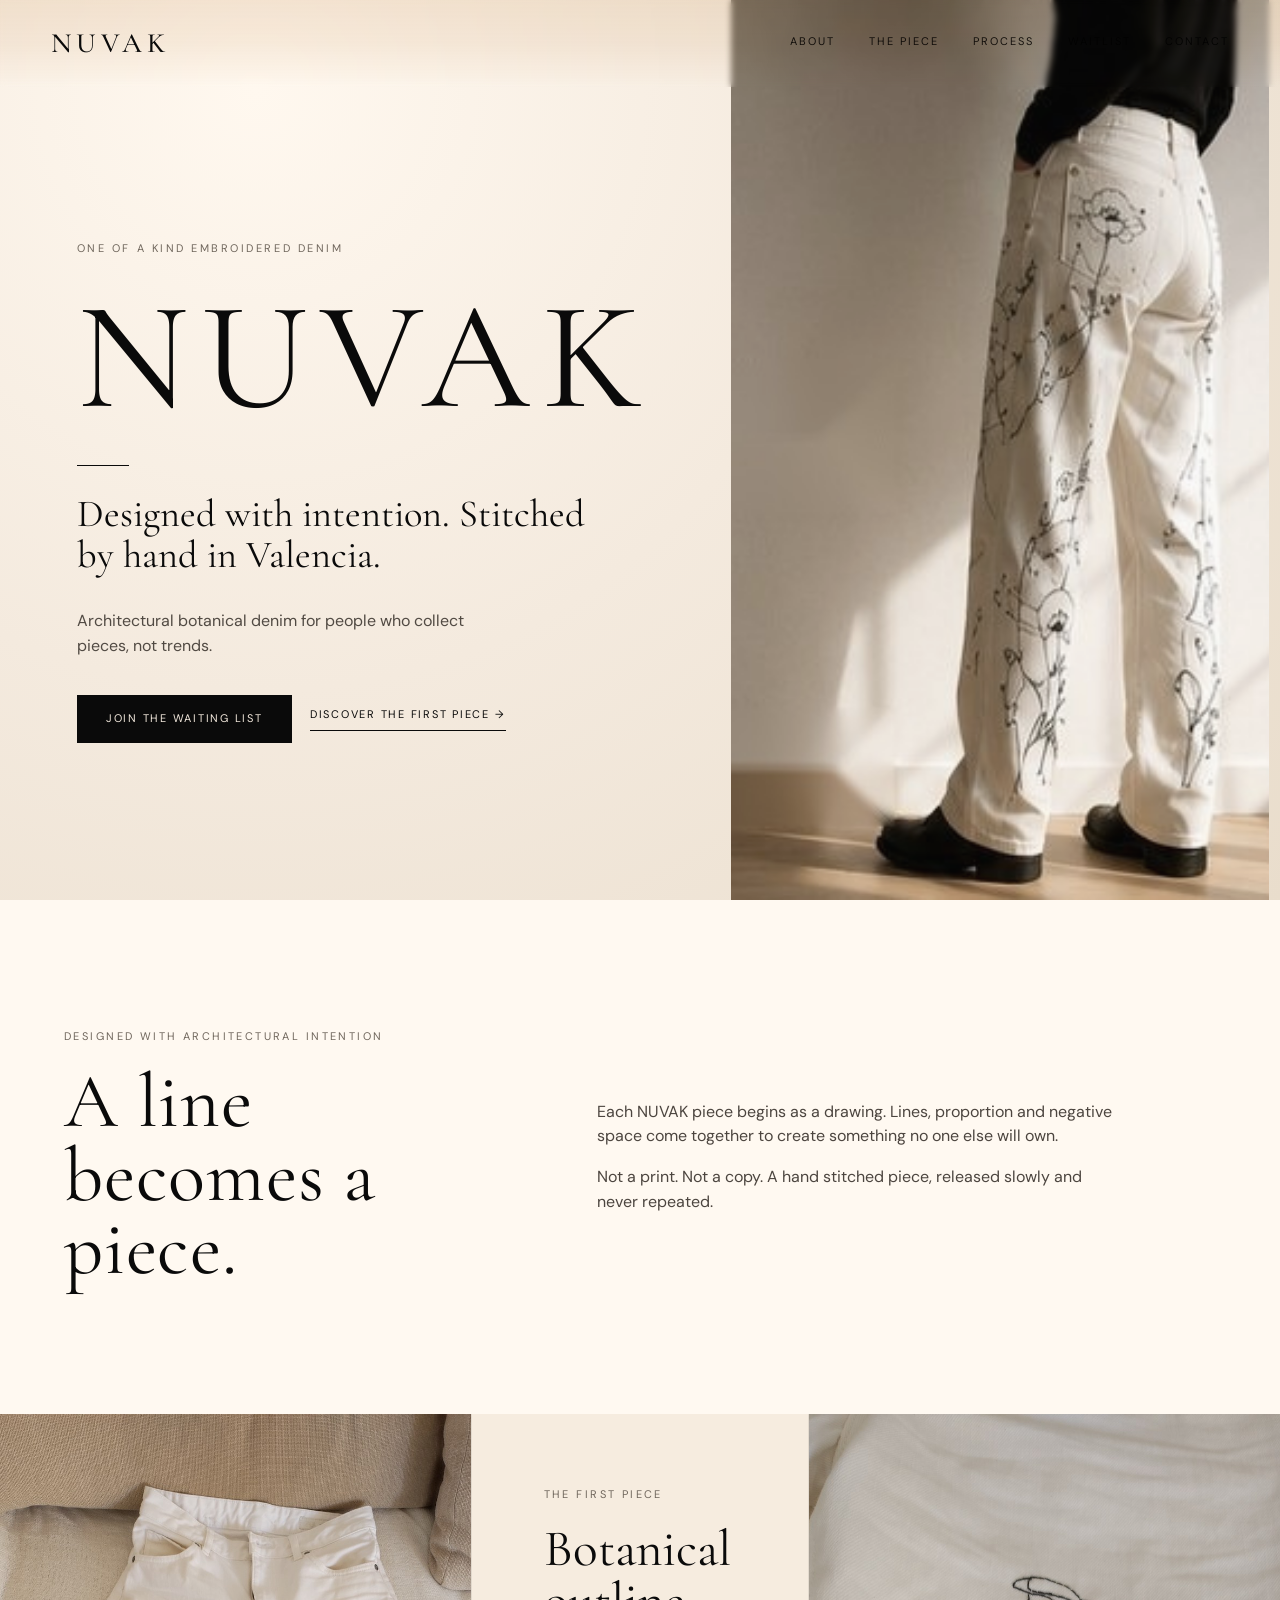
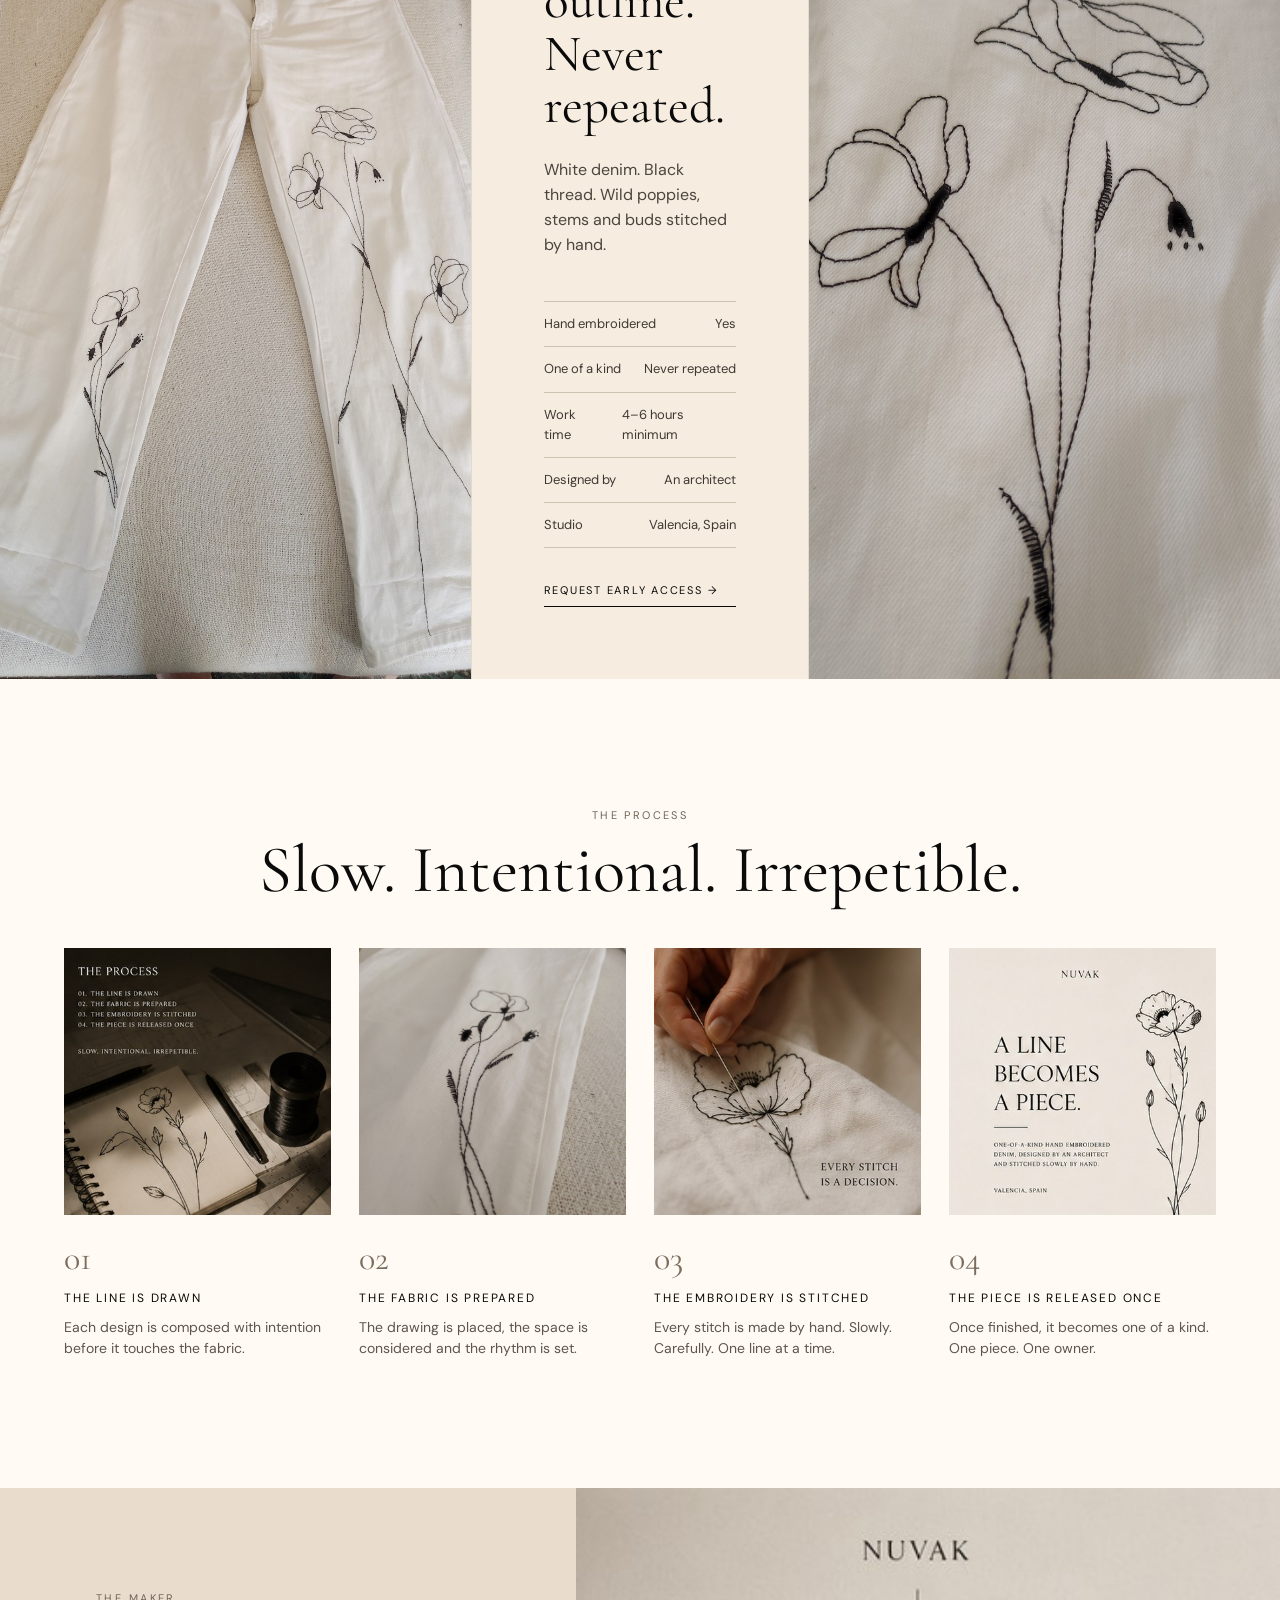
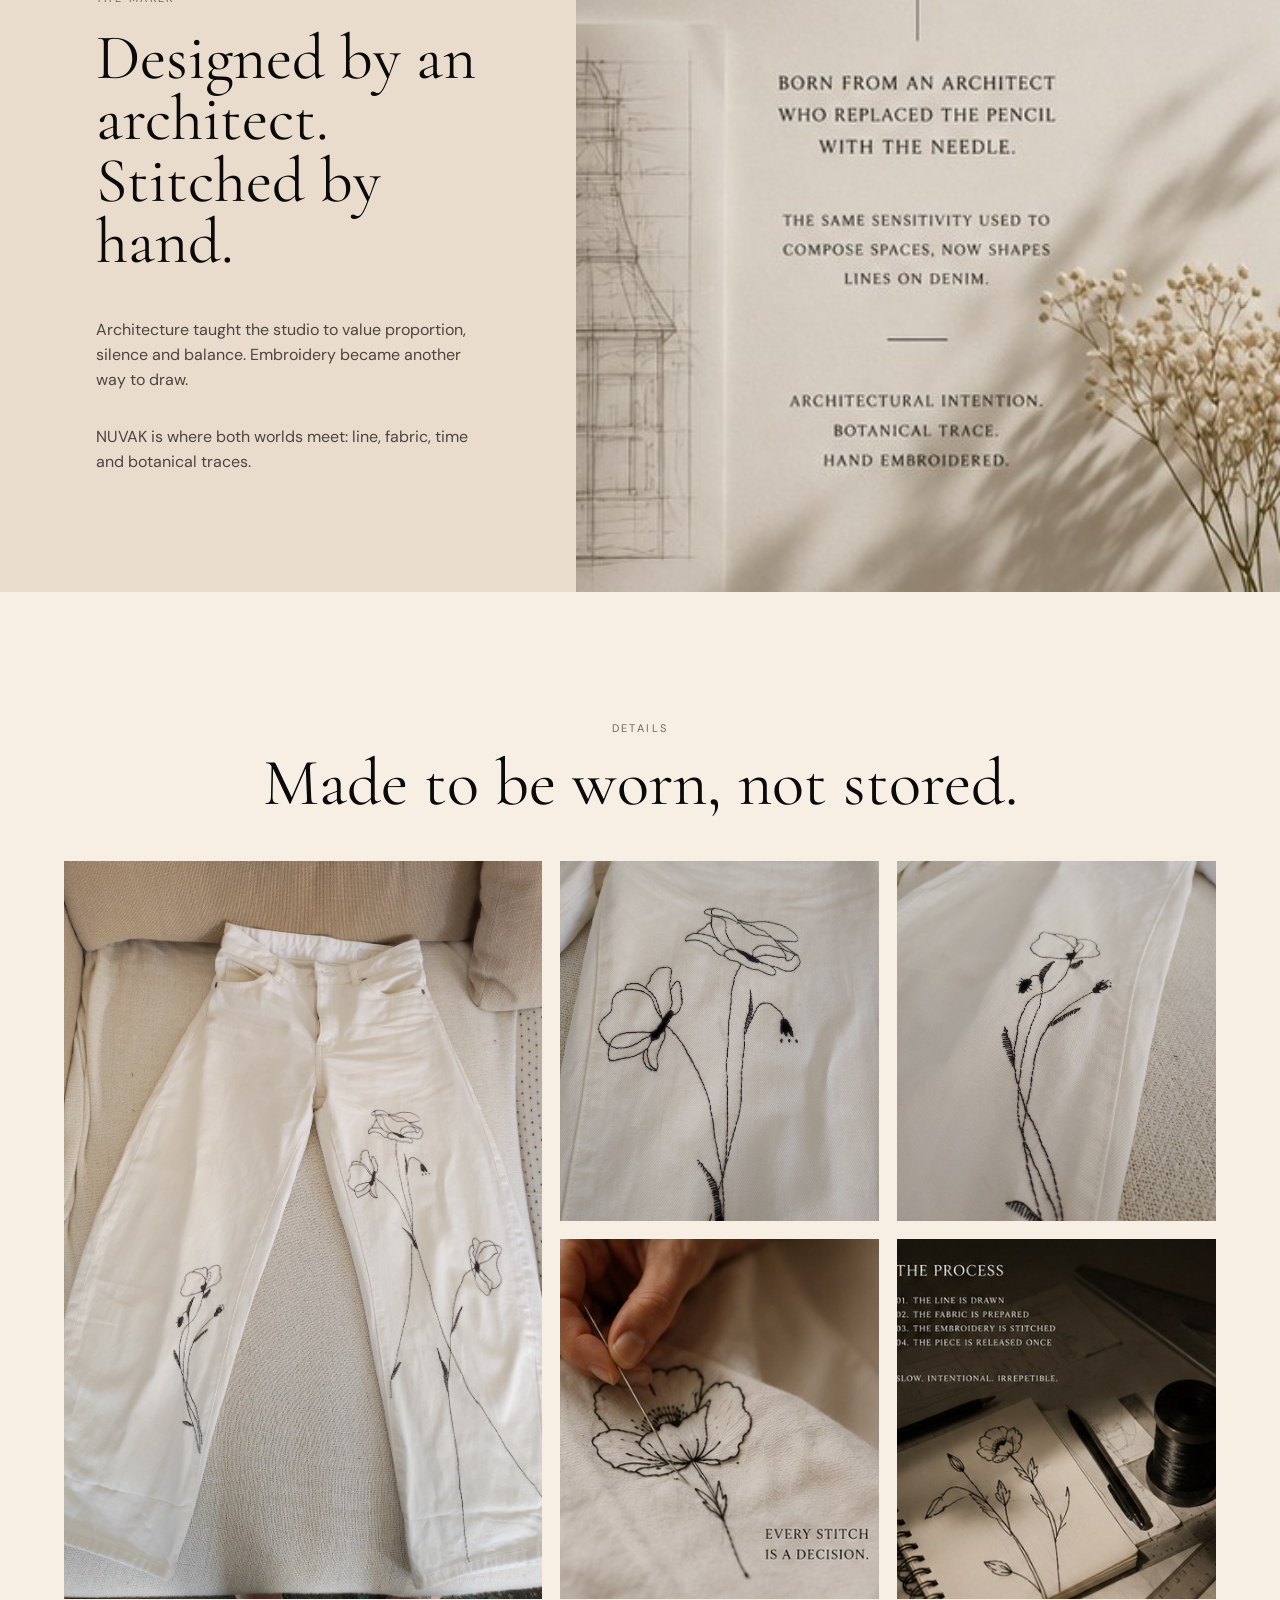
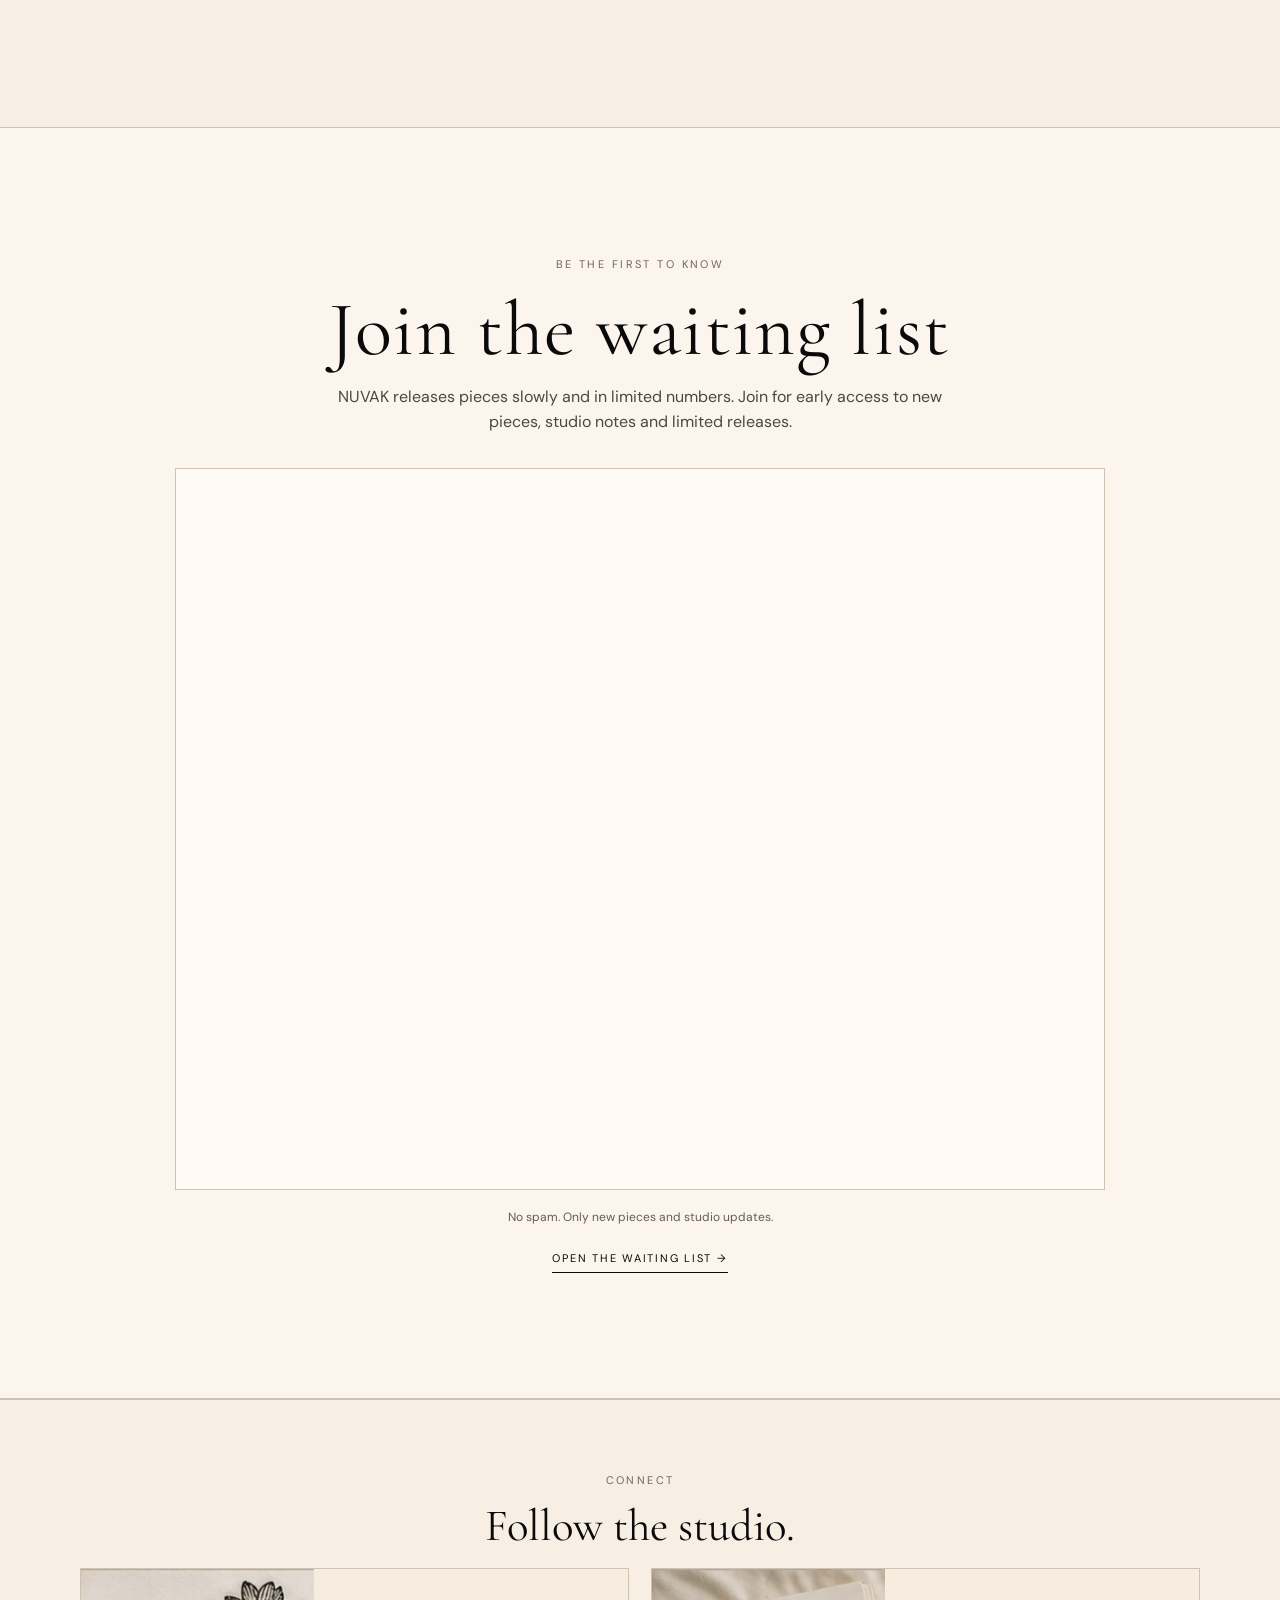
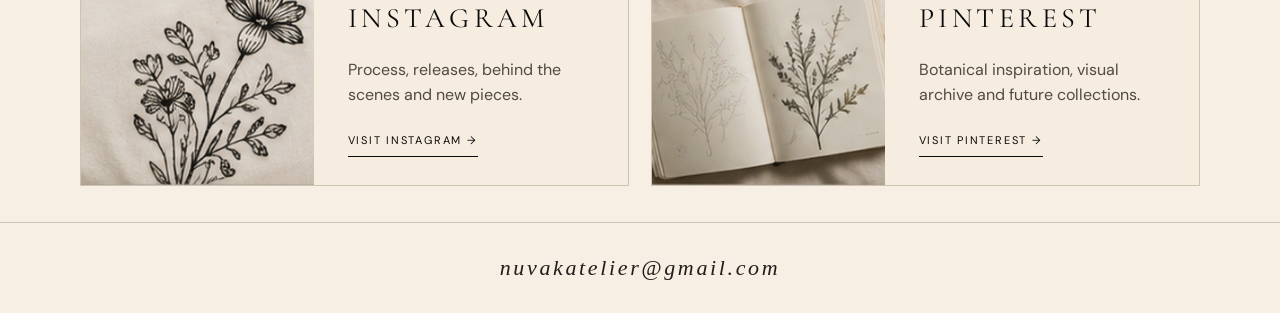
==== commit 8f86bc7f: "Add files via upload" ====
--- a/index.html
+++ b/index.html
@@ -41,7 +41,6 @@
     .brand{font-family:var(--serif);font-size:28px;letter-spacing:.18em;font-weight:500}
     .navlinks{display:flex;gap:34px;align-items:center;font-size:11px;letter-spacing:.18em;text-transform:uppercase;color:#25201b}
 
-    .nav-social-label{font-size:10px;letter-spacing:.18em;text-transform:uppercase;color:#8a7f73;margin-left:12px;padding-bottom:4px;border-left:1px solid rgba(10,10,10,.22);padding-left:22px}
     .navlinks a{border-bottom:1px solid transparent;padding-bottom:4px}
     .navlinks a:hover{border-color:var(--onyx)}
     .hero{min-height:100vh;display:grid;grid-template-columns:1.02fr .98fr;align-items:stretch;background:radial-gradient(circle at 20% 10%,#fff8ef 0,#f4eade 46%,#e9ddcc 100%)}
@@ -98,6 +97,11 @@
     input::placeholder{color:#756b61}
     .form-note{font-size:12px;color:#655d55}
 
+    .jotform-wrap{max-width:930px;margin:0 auto 18px;border:1px solid var(--line);background:#fffaf3;overflow:hidden}
+    .jotform-frame{width:100%;height:720px;border:0;display:block;background:#fffaf3}
+    .waitlist-fallback{margin-top:18px}
+
+
     .social-section{background:#f8efe4;padding:72px clamp(24px,5vw,70px) 36px;border-top:1px solid var(--line)}
     .social-section .section-title{margin-bottom:18px}
     .social-section .section-title h2{font-size:clamp(32px,3.5vw,46px);line-height:1.05}
@@ -115,7 +119,6 @@
     .footer-brand{font-family:var(--serif);font-size:32px;letter-spacing:.16em;margin-bottom:10px}
     .footer-col h4{font-size:11px;letter-spacing:.18em;text-transform:uppercase;margin:0 0 12px;color:#5a5149}
     .footer-col a,.footer-col p{display:block;font-size:14px;color:#4b443e;margin:0 0 7px}
-    .mockup-note{font-size:12px;text-align:center;color:#70675f;padding:18px;background:#e8ddcf}
     @media (max-width:900px){
       .nav{position:absolute}.navlinks{display:none}.hero{grid-template-columns:1fr}.hero-image{min-height:520px;order:-1}.hero-copy{padding-top:40px}.statement,.maker{grid-template-columns:1fr}.piece{grid-template-columns:1fr}.piece .photo img{height:auto}.process-grid{grid-template-columns:1fr 1fr}.gallery-grid{grid-template-columns:1fr 1fr;grid-template-rows:auto}.gallery-grid img{height:auto}.gallery-grid img:first-child{grid-row:auto}form{grid-template-columns:1fr}.footer-inner{grid-template-columns:1fr 1fr}h1{font-size:76px}
     }
@@ -134,9 +137,7 @@
         <a href="#piece">The Piece</a>
         <a href="#process">Process</a>
         <a href="#waitlist">Waitlist</a>
-        <span class="nav-social-label">Connect</span>
-        <a href="https://www.instagram.com/nuvakatelier/" target="_blank" rel="noopener">Instagram</a>
-        <a href="https://pin.it/55UlRZ4mx" target="_blank" rel="noopener">Pinterest</a>
+        <a href="#connect">Contact</a>
       </div>
     </nav>
 
@@ -238,11 +239,11 @@
           <h2>Made to be worn, not stored.</h2>
         </div>
         <div class="gallery-grid">
-          <img src="assets/mockup-full-page.jpg" alt="Full NUVAK website mockup reference">
-          <img src="assets/instagram-grid-reference.jpg" alt="NUVAK Instagram moodboard grid reference">
-          <img src="assets/lookbook-poster-reference.jpg" alt="NUVAK lookbook poster reference">
-          <img src="assets/waitlist-card.jpg" alt="NUVAK waiting list visual card">
-          <img src="assets/real-detail-flower.jpg" alt="Close-up botanical stitching on denim">
+          <img src="assets/real-full-piece.jpg" alt="Full view of the first NUVAK embroidered denim piece">
+          <img src="assets/real-detail-flower.jpg" alt="Close-up of black botanical hand embroidery on white denim">
+          <img src="assets/real-leg-linework.jpg" alt="Botanical linework embroidered on the leg of white denim jeans">
+          <img src="assets/process-stitch.jpg" alt="Hand stitching a black floral line onto white denim">
+          <img src="assets/process-sketch.jpg" alt="Botanical sketch and design planning for NUVAK embroidery">
         </div>
       </div>
     </section>
@@ -252,16 +253,23 @@
         <div class="label">Be the first to know</div>
         <h2>Join the waiting list</h2>
         <p>NUVAK releases pieces slowly and in limited numbers. Join for early access to new pieces, studio notes and limited releases.</p>
-        <form action="#" method="post">
-          <input type="email" name="email" placeholder="Email address" required>
-          <input type="text" name="instagram" placeholder="Instagram handle">
-          <button class="button" type="submit">Join the list</button>
-        </form>
+        <div class="jotform-wrap">
+          <iframe
+            class="jotform-frame"
+            title="NUVAK Waiting List"
+            src="https://form.jotform.com/261574053536054"
+            loading="lazy">
+          </iframe>
+        </div>
         <div class="form-note">No spam. Only new pieces and studio updates.</div>
-      </div>
-    </section>
-
-<div class="mockup-note">Mockup package: replace images and connect the waitlist form before publishing, because apparently websites still need plumbing.</div>
+        <div class="waitlist-fallback">
+          <a class="link" href="https://form.jotform.com/261574053536054" target="_blank" rel="noopener">
+            Open the waiting list →
+          </a>
+        </div>
+      </div>
+    </section>
+
 
     <section class="social-section" id="connect">
       <div class="inner">
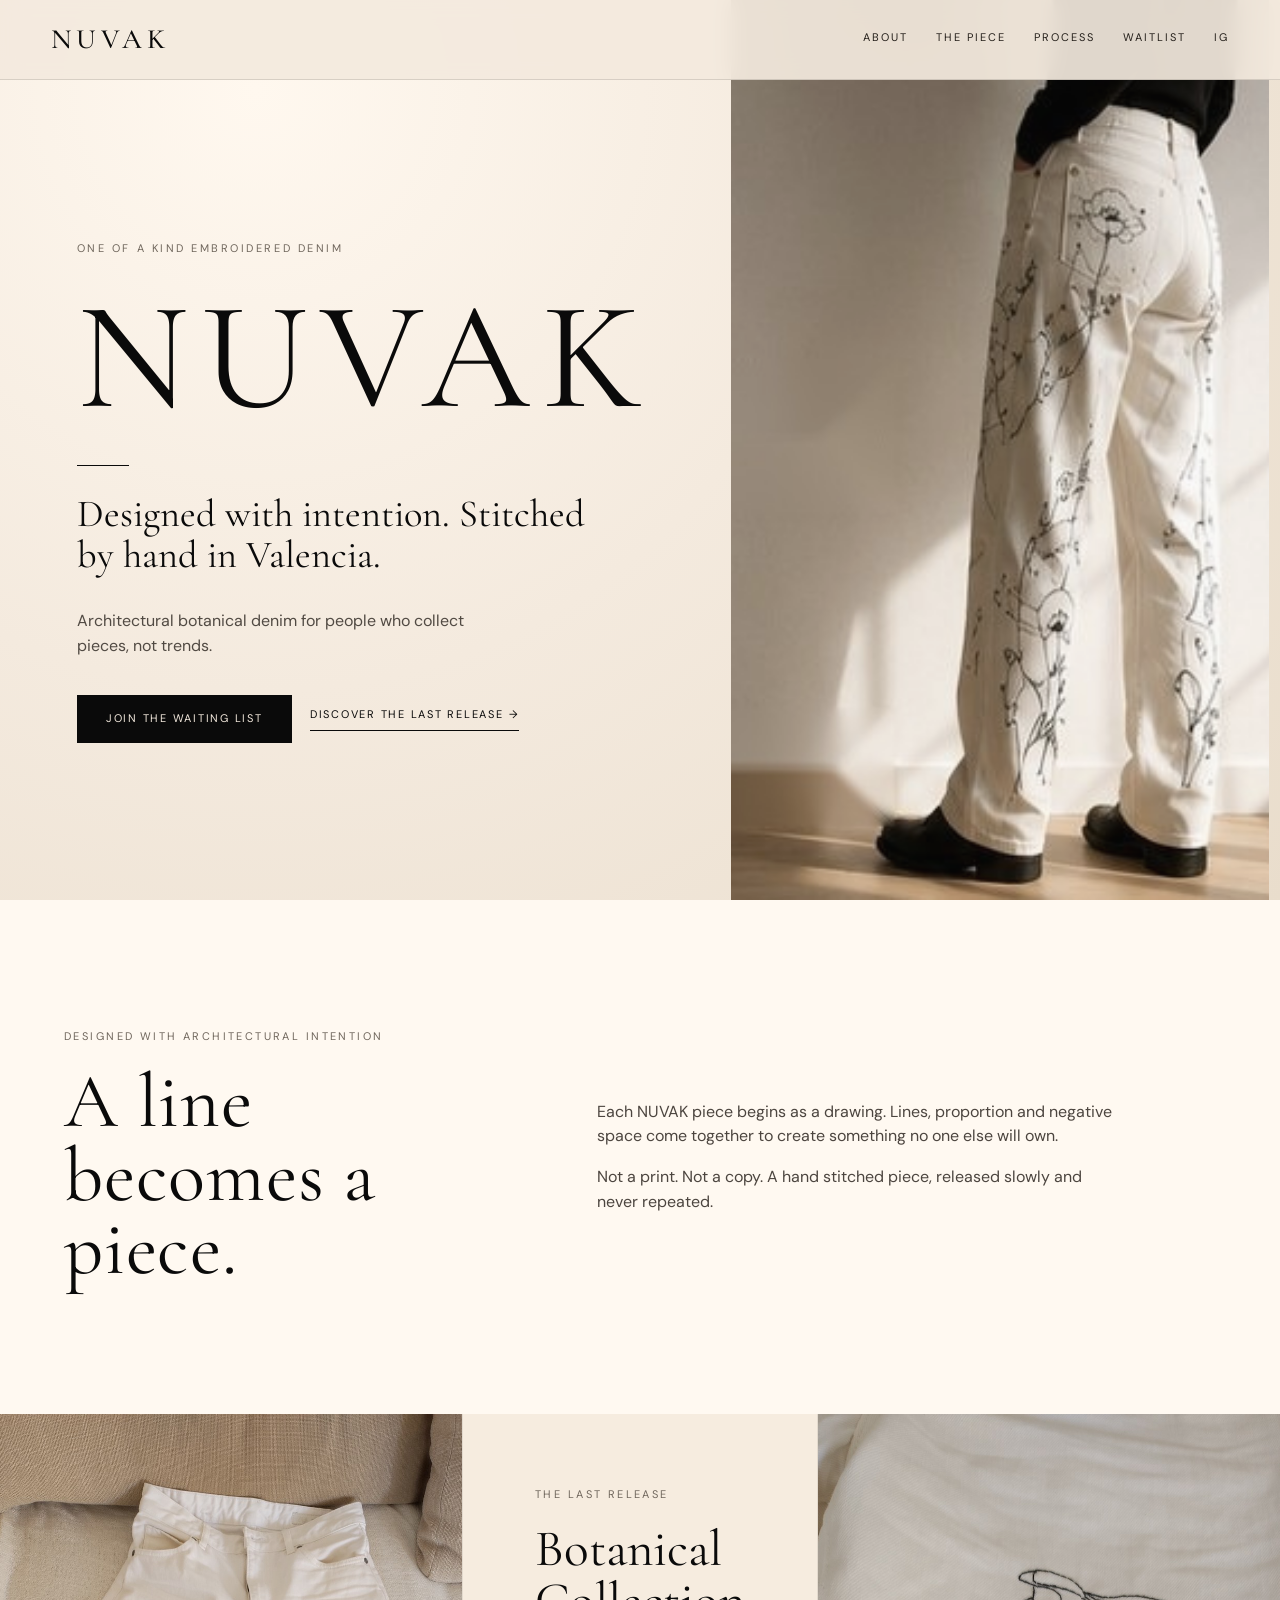
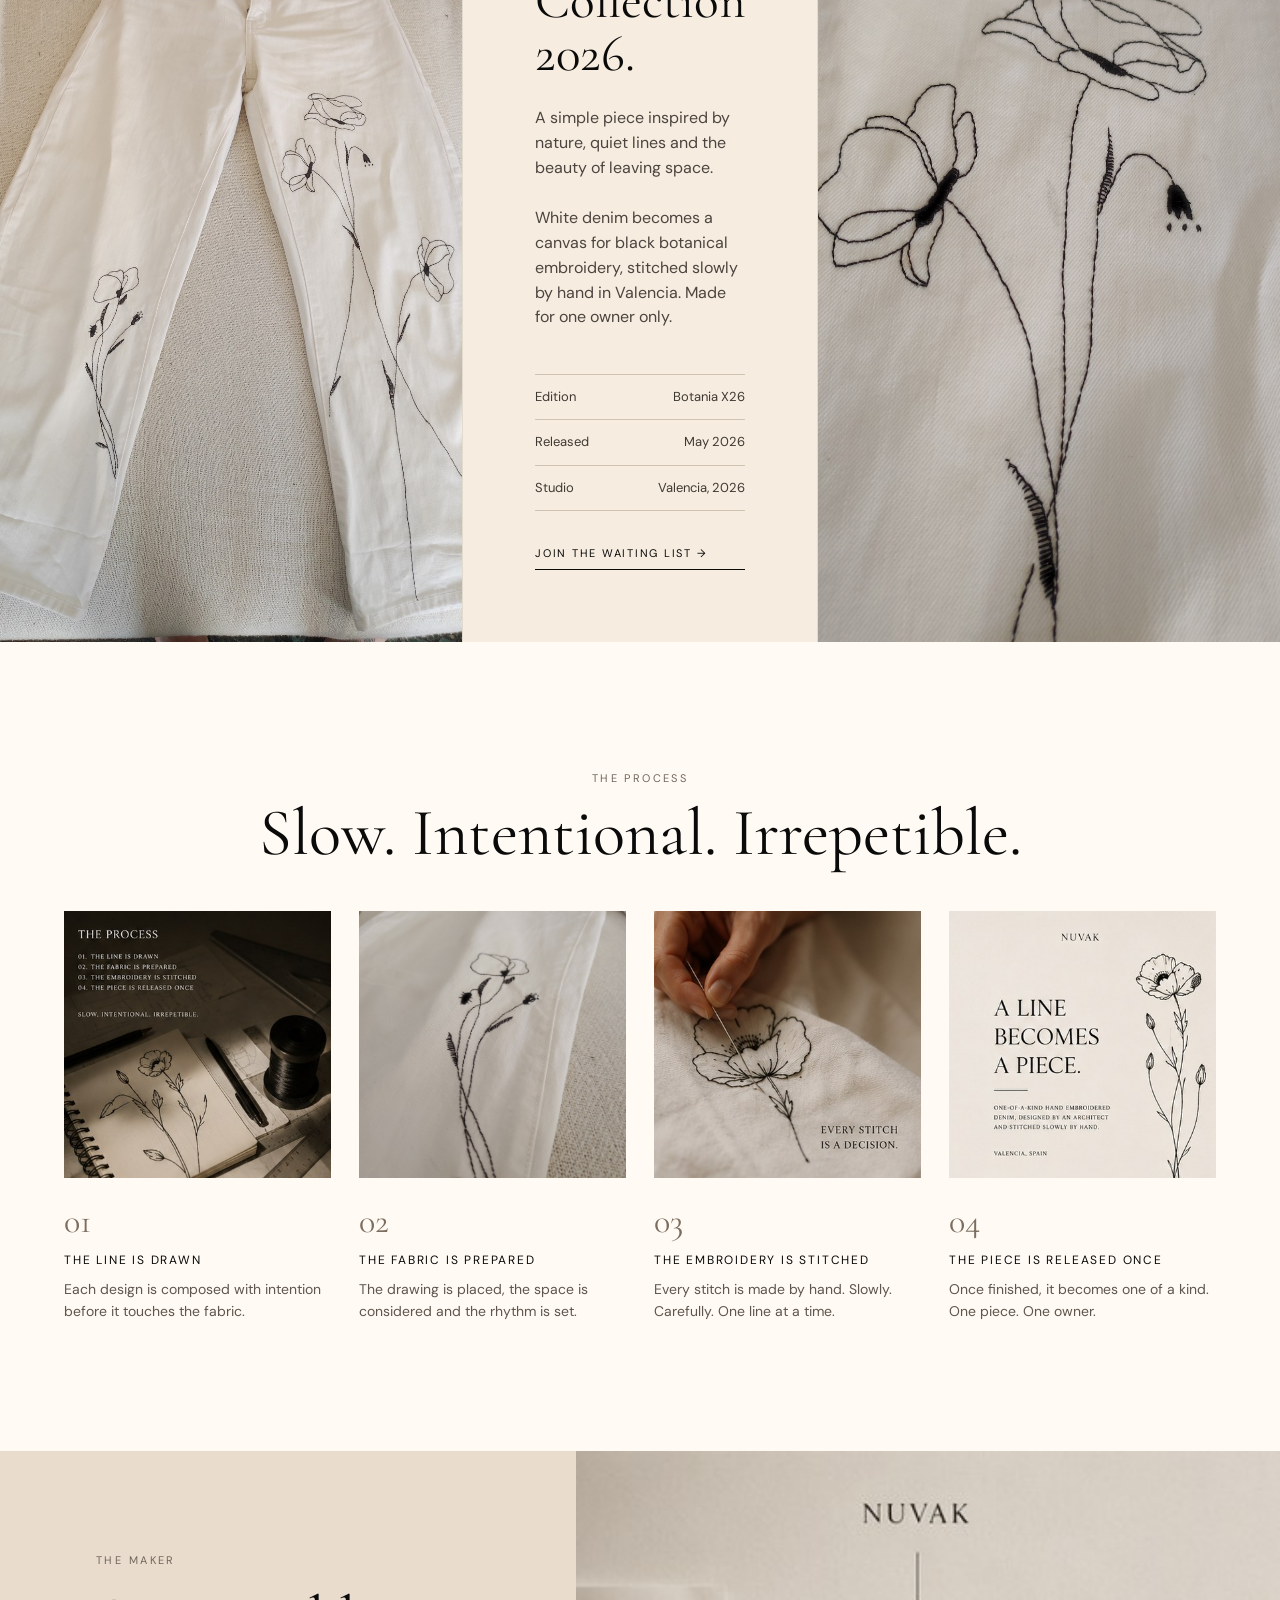
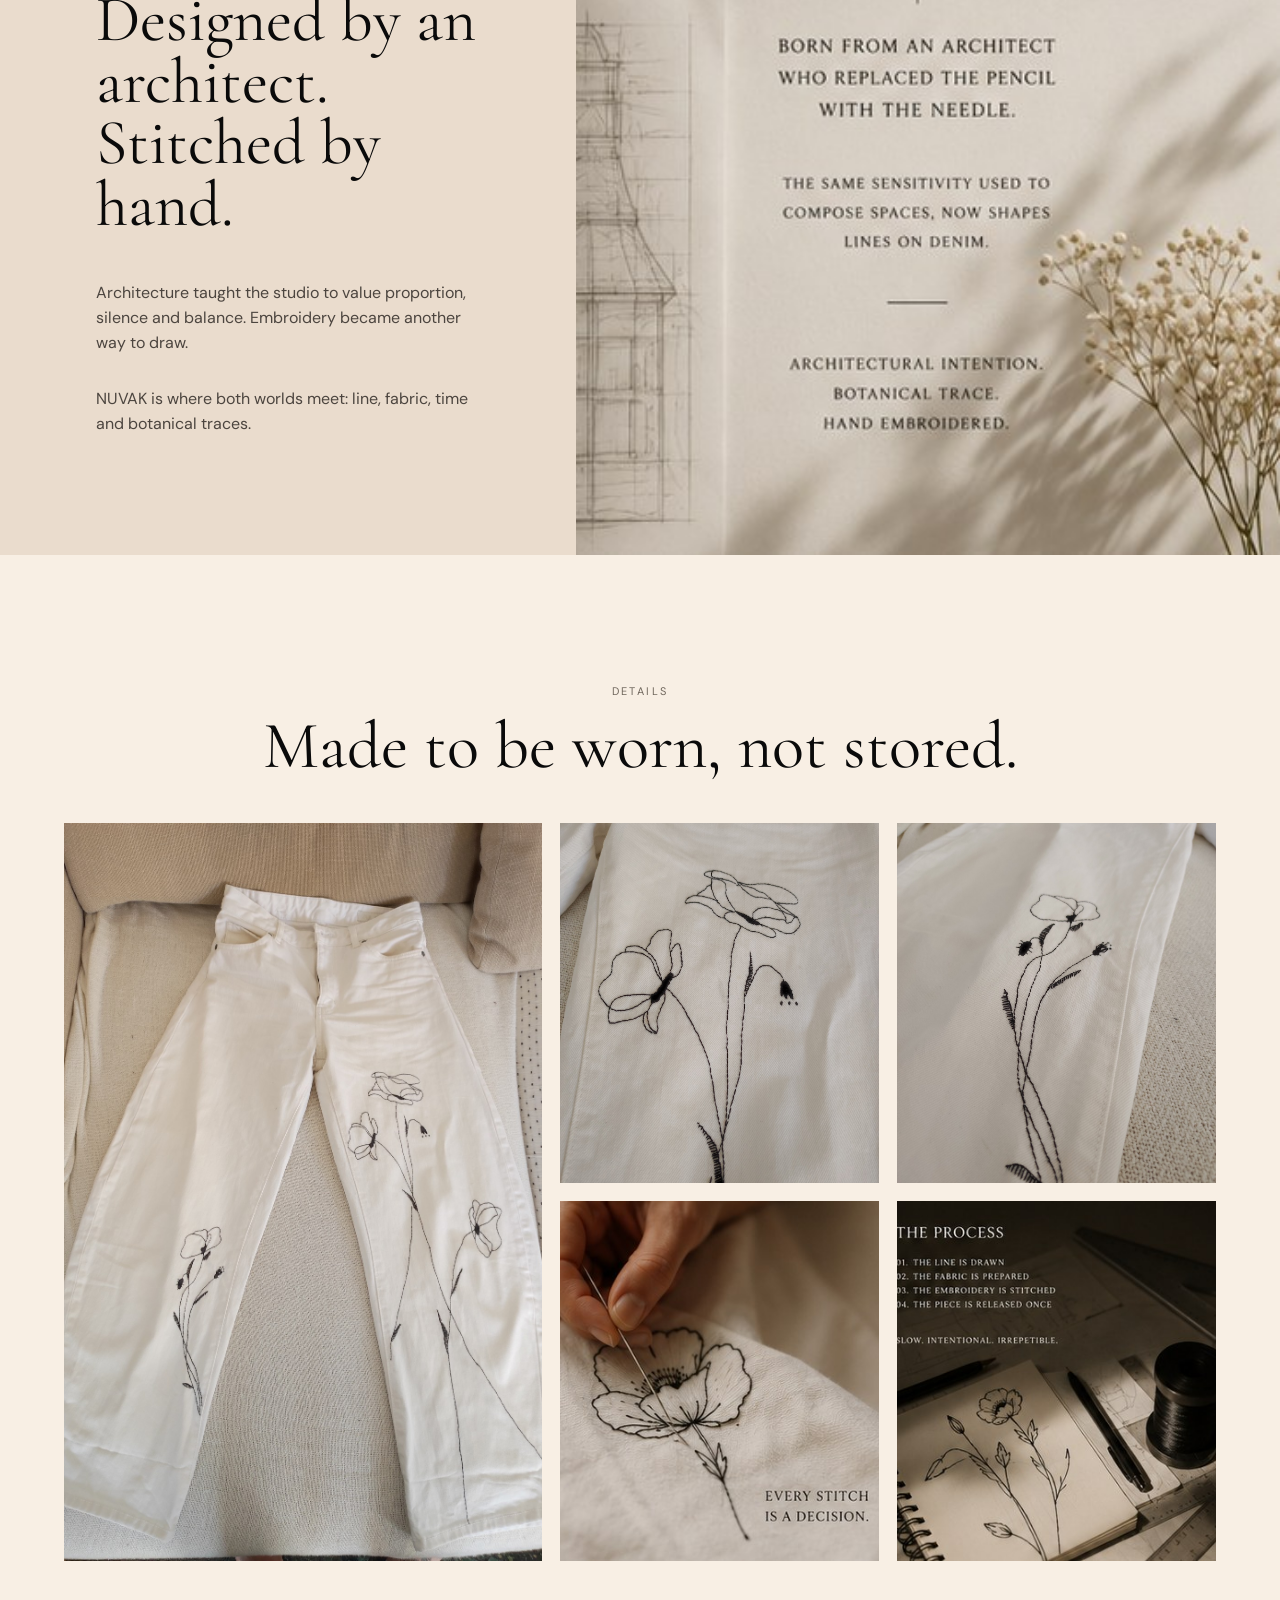
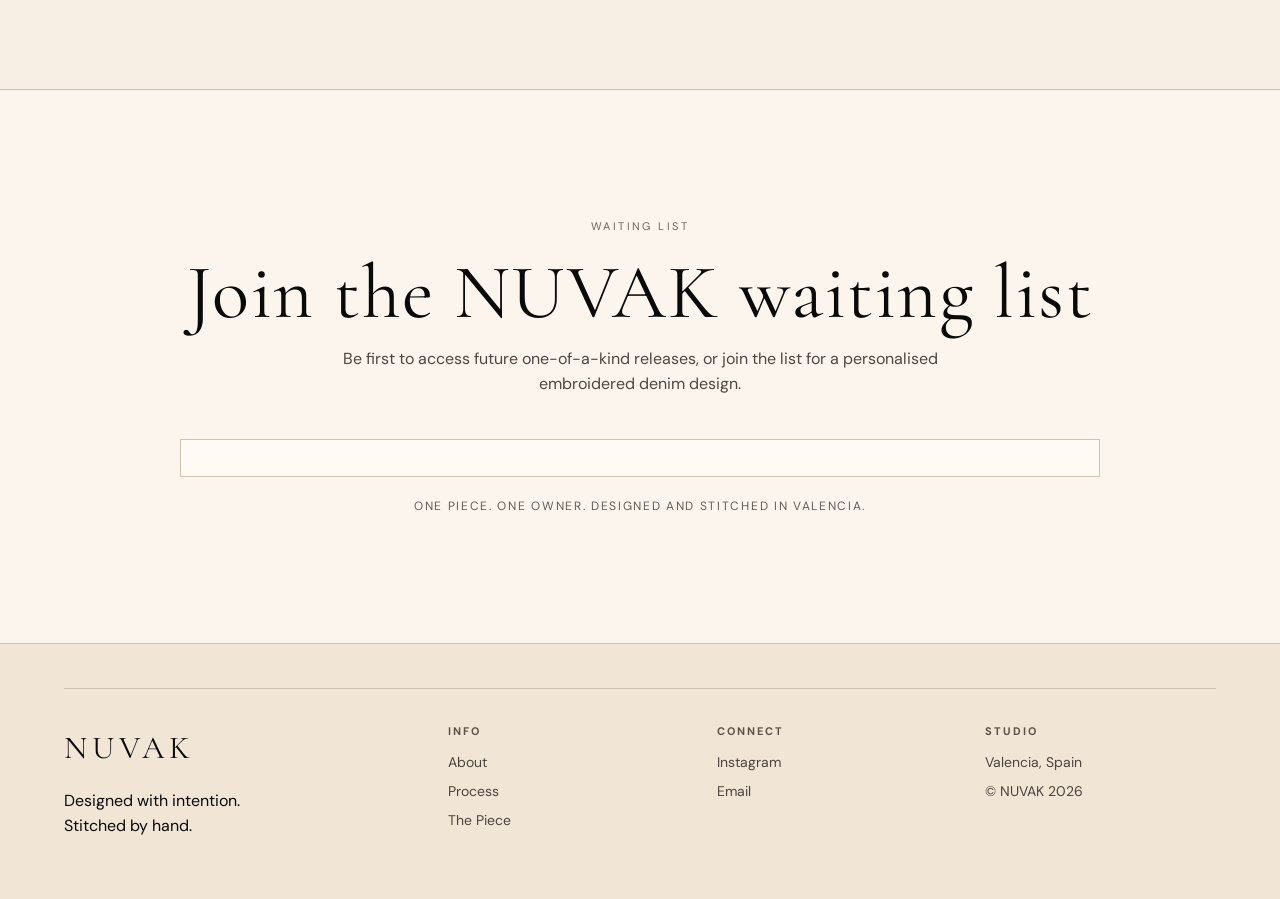
==== commit c6b3877f: "Add files via upload" ====
--- a/index.html
+++ b/index.html
@@ -3,18 +3,8 @@
 <head>
   <meta charset="utf-8">
   <meta name="viewport" content="width=device-width, initial-scale=1">
-  <title>NUVAK | One-of-a-Kind Embroidered Denim Handmade in Valencia</title>
-  <meta name="description" content="One-of-a-kind embroidered denim handmade in Valencia. Botanical collections, custom pieces and limited releases from NUVAK Atelier.">
-  <link rel="canonical" href="https://www.nuvakatelier.com/">
-  <meta property="og:type" content="website">
-  <meta property="og:title" content="NUVAK | Botanica X26">
-  <meta property="og:description" content="One-of-a-kind embroidered denim handmade in Valencia. Botanical Collection 2026.">
-  <meta property="og:url" content="https://www.nuvakatelier.com/">
-  <meta property="og:image" content="https://www.nuvakatelier.com/assets/botanica-x26-social.jpg">
-  <meta name="twitter:card" content="summary_large_image">
-  <meta name="twitter:title" content="NUVAK | Botanica X26">
-  <meta name="twitter:description" content="One piece. One owner. Hand embroidered denim made in Valencia.">
-  <meta name="twitter:image" content="https://www.nuvakatelier.com/assets/botanica-x26-social.jpg">
+  <title>NUVAK | One of a kind embroidered denim</title>
+  <meta name="description" content="NUVAK creates one-of-a-kind hand embroidered denim, designed with architectural intention and stitched by hand in Valencia.">
   <link rel="preconnect" href="https://fonts.googleapis.com">
   <link rel="preconnect" href="https://fonts.gstatic.com" crossorigin>
   <link href="https://fonts.googleapis.com/css2?family=Cormorant+Garamond:wght@400;500;600&family=DM+Sans:wght@300;400;500;600&display=swap" rel="stylesheet">
@@ -37,10 +27,9 @@
     img{max-width:100%;display:block}
     a{color:inherit;text-decoration:none}
     .page{overflow:hidden}
-    .nav{position:fixed;z-index:10;top:0;left:0;right:0;display:flex;align-items:center;justify-content:space-between;padding:22px clamp(22px,4vw,54px);mix-blend-mode:multiply;background:linear-gradient(to bottom,rgba(244,234,222,.92),rgba(244,234,222,.62),rgba(244,234,222,0));backdrop-filter:blur(3px)}
+    .nav{position:fixed;z-index:10;top:0;left:0;right:0;display:flex;align-items:center;justify-content:space-between;padding:18px clamp(22px,4vw,54px);background:rgba(244,234,222,.92);backdrop-filter:blur(10px);border-bottom:1px solid rgba(10,10,10,.12)}
     .brand{font-family:var(--serif);font-size:28px;letter-spacing:.18em;font-weight:500}
-    .navlinks{display:flex;gap:34px;align-items:center;font-size:11px;letter-spacing:.18em;text-transform:uppercase;color:#25201b}
-
+    .navlinks{display:flex;gap:28px;align-items:center;font-size:11px;letter-spacing:.18em;text-transform:uppercase;color:#25201b}
     .navlinks a{border-bottom:1px solid transparent;padding-bottom:4px}
     .navlinks a:hover{border-color:var(--onyx)}
     .hero{min-height:100vh;display:grid;grid-template-columns:1.02fr .98fr;align-items:stretch;background:radial-gradient(circle at 20% 10%,#fff8ef 0,#f4eade 46%,#e9ddcc 100%)}
@@ -92,38 +81,19 @@
     .waitlist{background:#fbf5ed;text-align:center;position:relative;border-top:1px solid var(--line);border-bottom:1px solid var(--line)}
     .waitlist h2{font-size:clamp(44px,6vw,82px);letter-spacing:.02em;margin-bottom:18px}
     .waitlist p{max-width:650px;margin:0 auto 34px;color:#4e4740}
-    form{display:grid;grid-template-columns:1fr 1fr auto;gap:18px;max-width:930px;margin:0 auto 18px}
-    input{height:54px;border:1px solid #9f9283;background:transparent;padding:0 18px;font-family:var(--sans);font-size:12px;letter-spacing:.08em;text-transform:uppercase;color:var(--onyx)}
-    input::placeholder{color:#756b61}
-    .form-note{font-size:12px;color:#655d55}
-
-    .jotform-wrap{max-width:930px;margin:0 auto 18px;border:1px solid var(--line);background:#fffaf3;overflow:hidden}
-    .jotform-frame{width:100%;height:720px;border:0;display:block;background:#fffaf3}
-    .waitlist-fallback{margin-top:18px}
-
-
-    .social-section{background:#f8efe4;padding:72px clamp(24px,5vw,70px) 36px;border-top:1px solid var(--line)}
-    .social-section .section-title{margin-bottom:18px}
-    .social-section .section-title h2{font-size:clamp(32px,3.5vw,46px);line-height:1.05}
-    .social-cards{max-width:1120px;margin:0 auto;display:grid;grid-template-columns:1fr 1fr;gap:22px}
-    .social-card{display:grid;grid-template-columns:.74fr 1fr;min-height:188px;background:#f6ecdf;border:1px solid var(--line);transition:.2s ease;overflow:hidden}
-    .social-card:hover{transform:translateY(-3px);background:#f1e5d6}
-    .social-card img{width:100%;height:100%;object-fit:cover;filter:saturate(.88) contrast(.96)}
-    .social-copy{padding:28px 34px;display:flex;flex-direction:column;justify-content:center;text-align:left}
-    .social-name{font-family:var(--serif);font-size:28px;letter-spacing:.16em;text-transform:uppercase;margin-bottom:18px}
-    .social-card p{color:#514a43;margin:0 0 24px;max-width:260px}
-    .social-card span{font-size:11px;letter-spacing:.16em;text-transform:uppercase;border-bottom:1px solid var(--onyx);padding-bottom:7px;width:max-content}
-    .email-footer{padding:28px 24px;background:#f8efe4;border-top:1px solid var(--line);text-align:center;font-family:var(--serif);font-style:italic;font-size:22px;letter-spacing:.12em;color:#211d19}
+    .jotform-wrap{max-width:920px;margin:42px auto 0;background:#fffaf3;border:1px solid var(--line);padding:18px;text-align:left}
+    .jotform-wrap iframe{width:100% !important;max-width:100% !important;border:0 !important}
+    .waitlist-small{font-size:12px;letter-spacing:.14em;text-transform:uppercase;color:#655d55;margin-top:20px}
     footer{padding:44px clamp(24px,5vw,70px);background:#f1e5d6}
     .footer-inner{max-width:var(--max);margin:0 auto;display:grid;grid-template-columns:1.2fr repeat(3,.8fr);gap:38px;border-top:1px solid var(--line);padding-top:34px}
     .footer-brand{font-family:var(--serif);font-size:32px;letter-spacing:.16em;margin-bottom:10px}
     .footer-col h4{font-size:11px;letter-spacing:.18em;text-transform:uppercase;margin:0 0 12px;color:#5a5149}
     .footer-col a,.footer-col p{display:block;font-size:14px;color:#4b443e;margin:0 0 7px}
+    .mockup-note{font-size:12px;text-align:center;color:#70675f;padding:18px;background:#e8ddcf}
     @media (max-width:900px){
-      .nav{position:absolute}.navlinks{display:none}.hero{grid-template-columns:1fr}.hero-image{min-height:520px;order:-1}.hero-copy{padding-top:40px}.statement,.maker{grid-template-columns:1fr}.piece{grid-template-columns:1fr}.piece .photo img{height:auto}.process-grid{grid-template-columns:1fr 1fr}.gallery-grid{grid-template-columns:1fr 1fr;grid-template-rows:auto}.gallery-grid img{height:auto}.gallery-grid img:first-child{grid-row:auto}form{grid-template-columns:1fr}.footer-inner{grid-template-columns:1fr 1fr}h1{font-size:76px}
+      .nav{position:absolute}.navlinks{display:none}.hero{grid-template-columns:1fr}.hero-image{min-height:520px;order:-1}.hero-copy{padding-top:40px}.statement,.maker{grid-template-columns:1fr}.piece{grid-template-columns:1fr}.piece .photo img{height:auto}.process-grid{grid-template-columns:1fr 1fr}.gallery-grid{grid-template-columns:1fr 1fr;grid-template-rows:auto}.gallery-grid img{height:auto}.gallery-grid img:first-child{grid-row:auto}.footer-inner{grid-template-columns:1fr 1fr}h1{font-size:76px}
     }
     @media (max-width:560px){
-      .social-cards{grid-template-columns:1fr}.social-card{grid-template-columns:1fr}.social-card img{height:220px}.email-footer{font-size:16px;letter-spacing:.08em}
       .brand{font-size:22px}.hero-sub{font-size:28px}.actions{align-items:stretch}.button,.link{width:100%;text-align:center}.process-grid,.footer-inner{grid-template-columns:1fr}.section{padding:64px 22px}.piece-card{padding:46px 24px}.maker-copy{padding:54px 24px}.gallery-grid{grid-template-columns:1fr}.fact{font-size:12px}h1{font-size:58px;letter-spacing:.06em}
     }
   </style>
@@ -137,7 +107,7 @@
         <a href="#piece">The Piece</a>
         <a href="#process">Process</a>
         <a href="#waitlist">Waitlist</a>
-        <a href="#connect">Contact</a>
+        <a href="https://www.instagram.com/nuvakatelier/" target="_blank" rel="noopener">IG</a>
       </div>
     </nav>
 
@@ -150,7 +120,7 @@
         <p class="hero-note">Architectural botanical denim for people who collect pieces, not trends.</p>
         <div class="actions">
           <a class="button" href="#waitlist">Join the waiting list</a>
-          <a class="link" href="#piece">Discover the first piece →</a>
+          <a class="link" href="#piece">Discover the last release →</a>
         </div>
       </div>
       <div class="hero-image">
@@ -172,17 +142,16 @@
     <section id="piece" class="piece">
       <div class="photo"><img src="assets/real-full-piece.jpg" alt="Full view of white denim jeans with black botanical embroidery"></div>
       <article class="piece-card">
-        <div class="label">The first piece</div>
-        <h2>Botanical outline. Never repeated.</h2>
-        <p>White denim. Black thread. Wild poppies, stems and buds stitched by hand.</p>
+        <div class="label">The last release</div>
+        <h2>Botanical Collection 2026.</h2>
+        <p>A simple piece inspired by nature, quiet lines and the beauty of leaving space.</p>
+        <p>White denim becomes a canvas for black botanical embroidery, stitched slowly by hand in Valencia. Made for one owner only.</p>
         <div class="facts">
-          <div class="fact"><span>Hand embroidered</span><span>Yes</span></div>
-          <div class="fact"><span>One of a kind</span><span>Never repeated</span></div>
-          <div class="fact"><span>Work time</span><span>4–6 hours minimum</span></div>
-          <div class="fact"><span>Designed by</span><span>An architect</span></div>
-          <div class="fact"><span>Studio</span><span>Valencia, Spain</span></div>
-        </div>
-        <a class="link" href="#waitlist">Request early access →</a>
+          <div class="fact"><span>Edition</span><span>Botania X26</span></div>
+          <div class="fact"><span>Released</span><span>May 2026</span></div>
+          <div class="fact"><span>Studio</span><span>Valencia, 2026</span></div>
+        </div>
+        <a class="link" href="#waitlist">Join the waiting list →</a>
       </article>
       <div class="photo"><img src="assets/real-detail-flower.jpg" alt="Close up of black botanical embroidery on white denim"></div>
     </section>
@@ -239,68 +208,51 @@
           <h2>Made to be worn, not stored.</h2>
         </div>
         <div class="gallery-grid">
-          <img src="assets/real-full-piece.jpg" alt="Full view of the first NUVAK embroidered denim piece">
-          <img src="assets/real-detail-flower.jpg" alt="Close-up of black botanical hand embroidery on white denim">
-          <img src="assets/real-leg-linework.jpg" alt="Botanical linework embroidered on the leg of white denim jeans">
-          <img src="assets/process-stitch.jpg" alt="Hand stitching a black floral line onto white denim">
-          <img src="assets/process-sketch.jpg" alt="Botanical sketch and design planning for NUVAK embroidery">
+          <img src="assets/real-full-piece.jpg" alt="Full NUVAK embroidered denim piece">
+          <img src="assets/real-detail-flower.jpg" alt="Close-up botanical stitching on white denim">
+          <img src="assets/real-leg-linework.jpg" alt="Black botanical linework on the denim leg">
+          <img src="assets/process-stitch.jpg" alt="Hand stitching black floral embroidery onto white denim">
+          <img src="assets/process-sketch.jpg" alt="Botanical sketch and embroidery planning details">
         </div>
       </div>
     </section>
 
     <section id="waitlist" class="section waitlist">
       <div class="inner">
-        <div class="label">Be the first to know</div>
-        <h2>Join the waiting list</h2>
-        <p>NUVAK releases pieces slowly and in limited numbers. Join for early access to new pieces, studio notes and limited releases.</p>
-        <div class="jotform-wrap">
-          <iframe
-            class="jotform-frame"
-            title="NUVAK Waiting List"
-            src="https://form.jotform.com/261574053536054"
-            loading="lazy">
-          </iframe>
-        </div>
-        <div class="form-note">No spam. Only new pieces and studio updates.</div>
-        <div class="waitlist-fallback">
-          <a class="link" href="https://form.jotform.com/261574053536054" target="_blank" rel="noopener">
-            Open the waiting list →
-          </a>
-        </div>
-      </div>
-    </section>
-
-
-    <section class="social-section" id="connect">
-      <div class="inner">
-        <div class="section-title">
-          <div class="label">Connect</div>
-          <h2>Follow the studio.</h2>
-        </div>
-        <div class="social-cards">
-          <a class="social-card" href="https://www.instagram.com/nuvakatelier/" target="_blank" rel="noopener">
-            <img src="assets/social-instagram.jpg" alt="NUVAK embroidered botanical detail for Instagram">
-            <div class="social-copy">
-              <div class="social-name">Instagram</div>
-              <p>Process, releases, behind the scenes and new pieces.</p>
-              <span>Visit Instagram →</span>
-            </div>
-          </a>
-          <a class="social-card" href="https://pin.it/55UlRZ4mx" target="_blank" rel="noopener">
-            <img src="assets/social-pinterest.jpg" alt="NUVAK botanical sketch and inspiration for Pinterest">
-            <div class="social-copy">
-              <div class="social-name">Pinterest</div>
-              <p>Botanical inspiration, visual archive and future collections.</p>
-              <span>Visit Pinterest →</span>
-            </div>
-          </a>
-        </div>
-      </div>
-    </section>
-
-    <footer class="email-footer">
-      <a href="mailto:nuvakatelier@gmail.com">nuvakatelier@gmail.com</a>
+        <div class="label">Waiting list</div>
+        <h2>Join the NUVAK waiting list</h2>
+        <p>Be first to access future one-of-a-kind releases, or join the list for a personalised embroidered denim design.</p>
+        <div class="jotform-wrap" aria-label="NUVAK waiting list form">
+          <script type="text/javascript" src="https://form.jotform.com/jsform/261574053536054"></script>
+        </div>
+        <div class="waitlist-small">One piece. One owner. Designed and stitched in Valencia.</div>
+      </div>
+    </section>
+
+    <footer>
+      <div class="footer-inner">
+        <div>
+          <div class="footer-brand">NUVAK</div>
+          <p>Designed with intention.<br>Stitched by hand.</p>
+        </div>
+        <div class="footer-col">
+          <h4>Info</h4>
+          <a href="#about">About</a>
+          <a href="#process">Process</a>
+          <a href="#piece">The Piece</a>
+        </div>
+        <div class="footer-col">
+          <h4>Connect</h4>
+          <a href="https://www.instagram.com/nuvakatelier/" target="_blank" rel="noopener">Instagram</a>
+          <a href="mailto:nuvakatelier@gmail.com">Email</a>
+        </div>
+        <div class="footer-col">
+          <h4>Studio</h4>
+          <p>Valencia, Spain</p>
+          <p>© NUVAK 2026</p>
+        </div>
+      </div>
     </footer>
   </div>
 </body>
-</html>+</html>
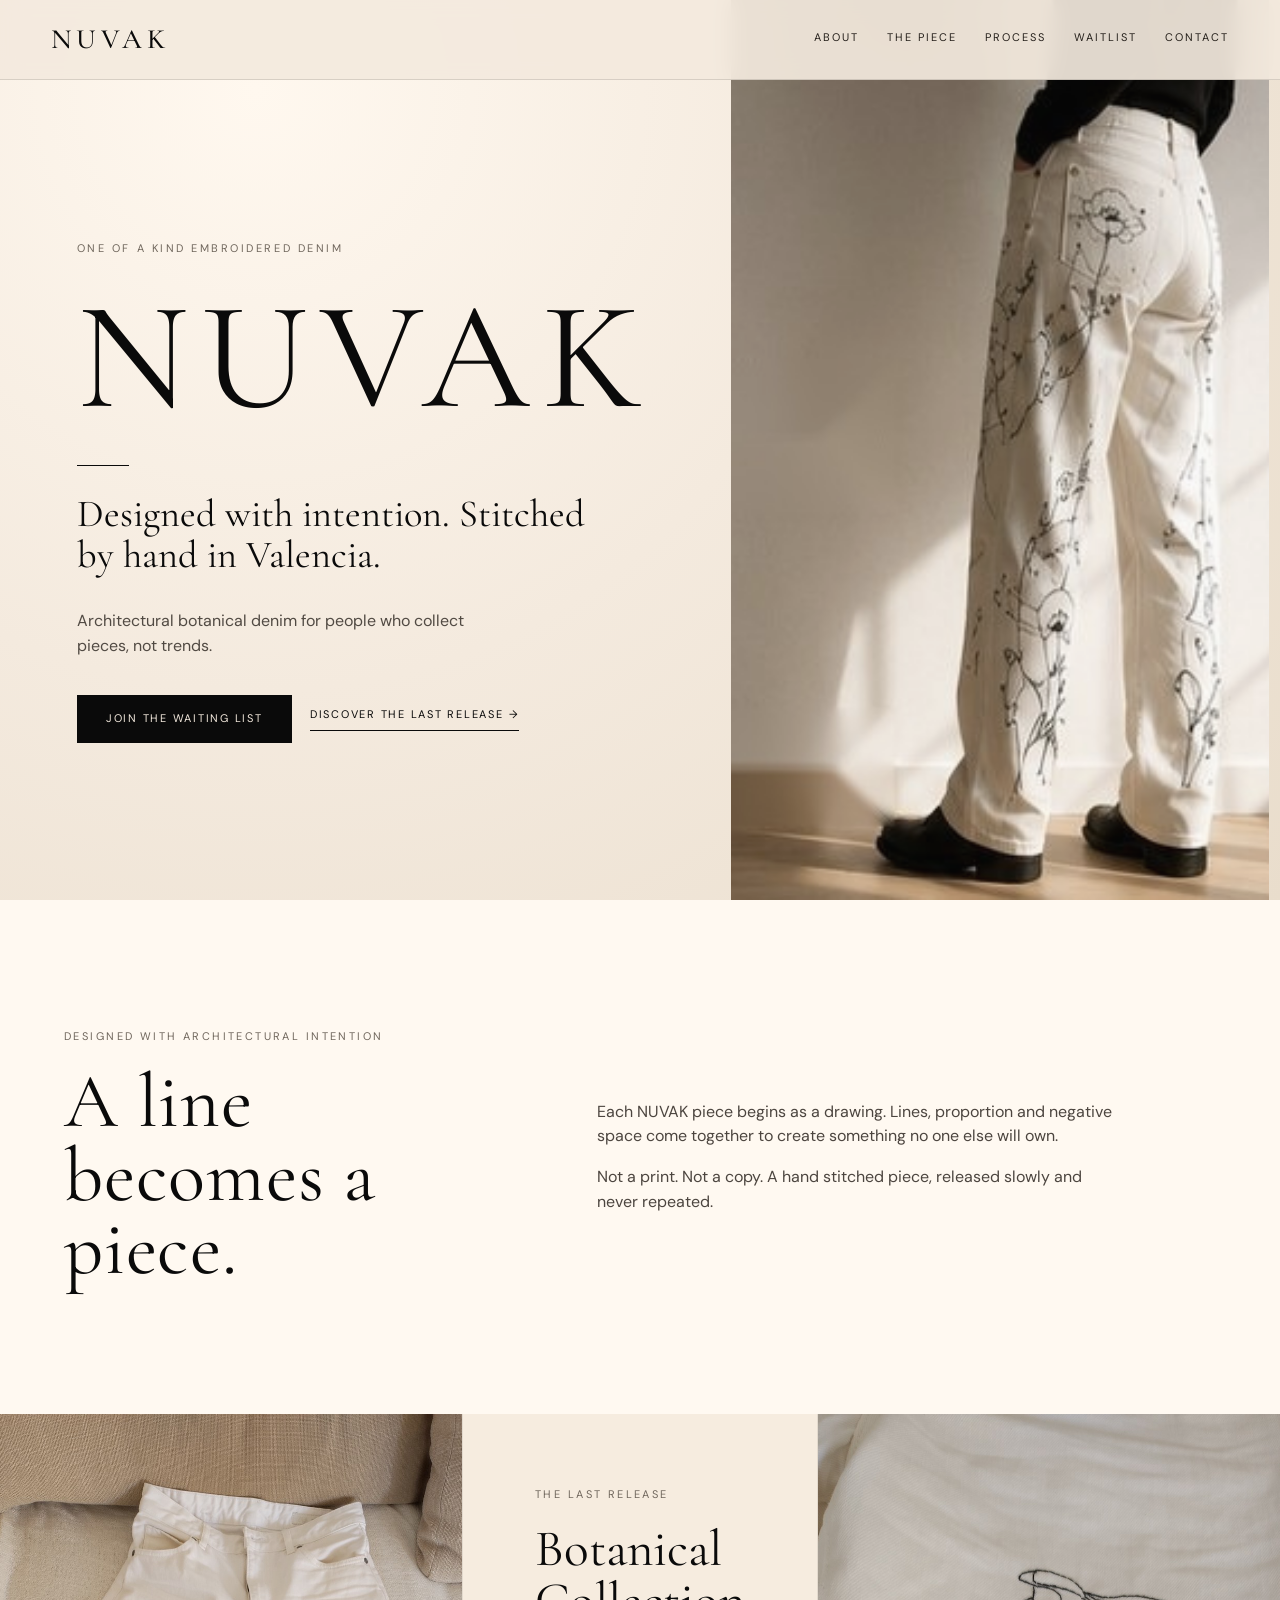
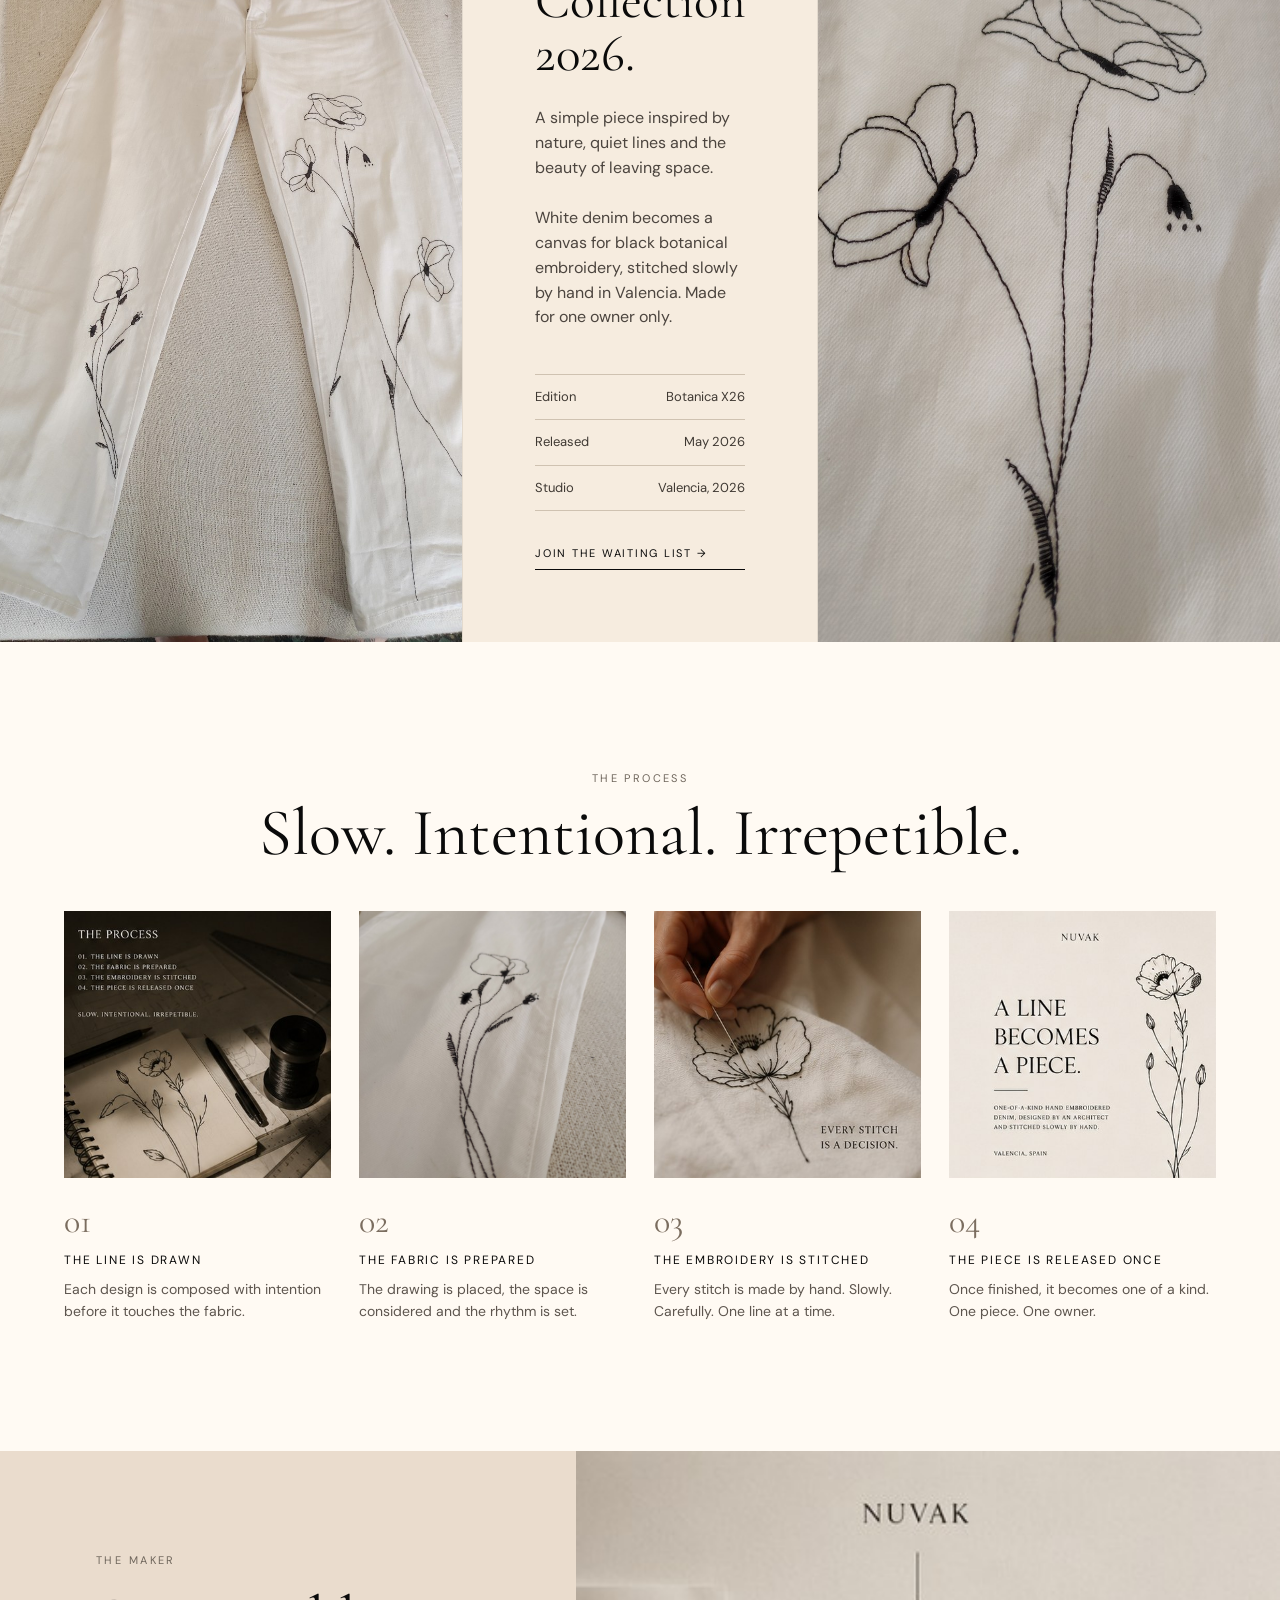
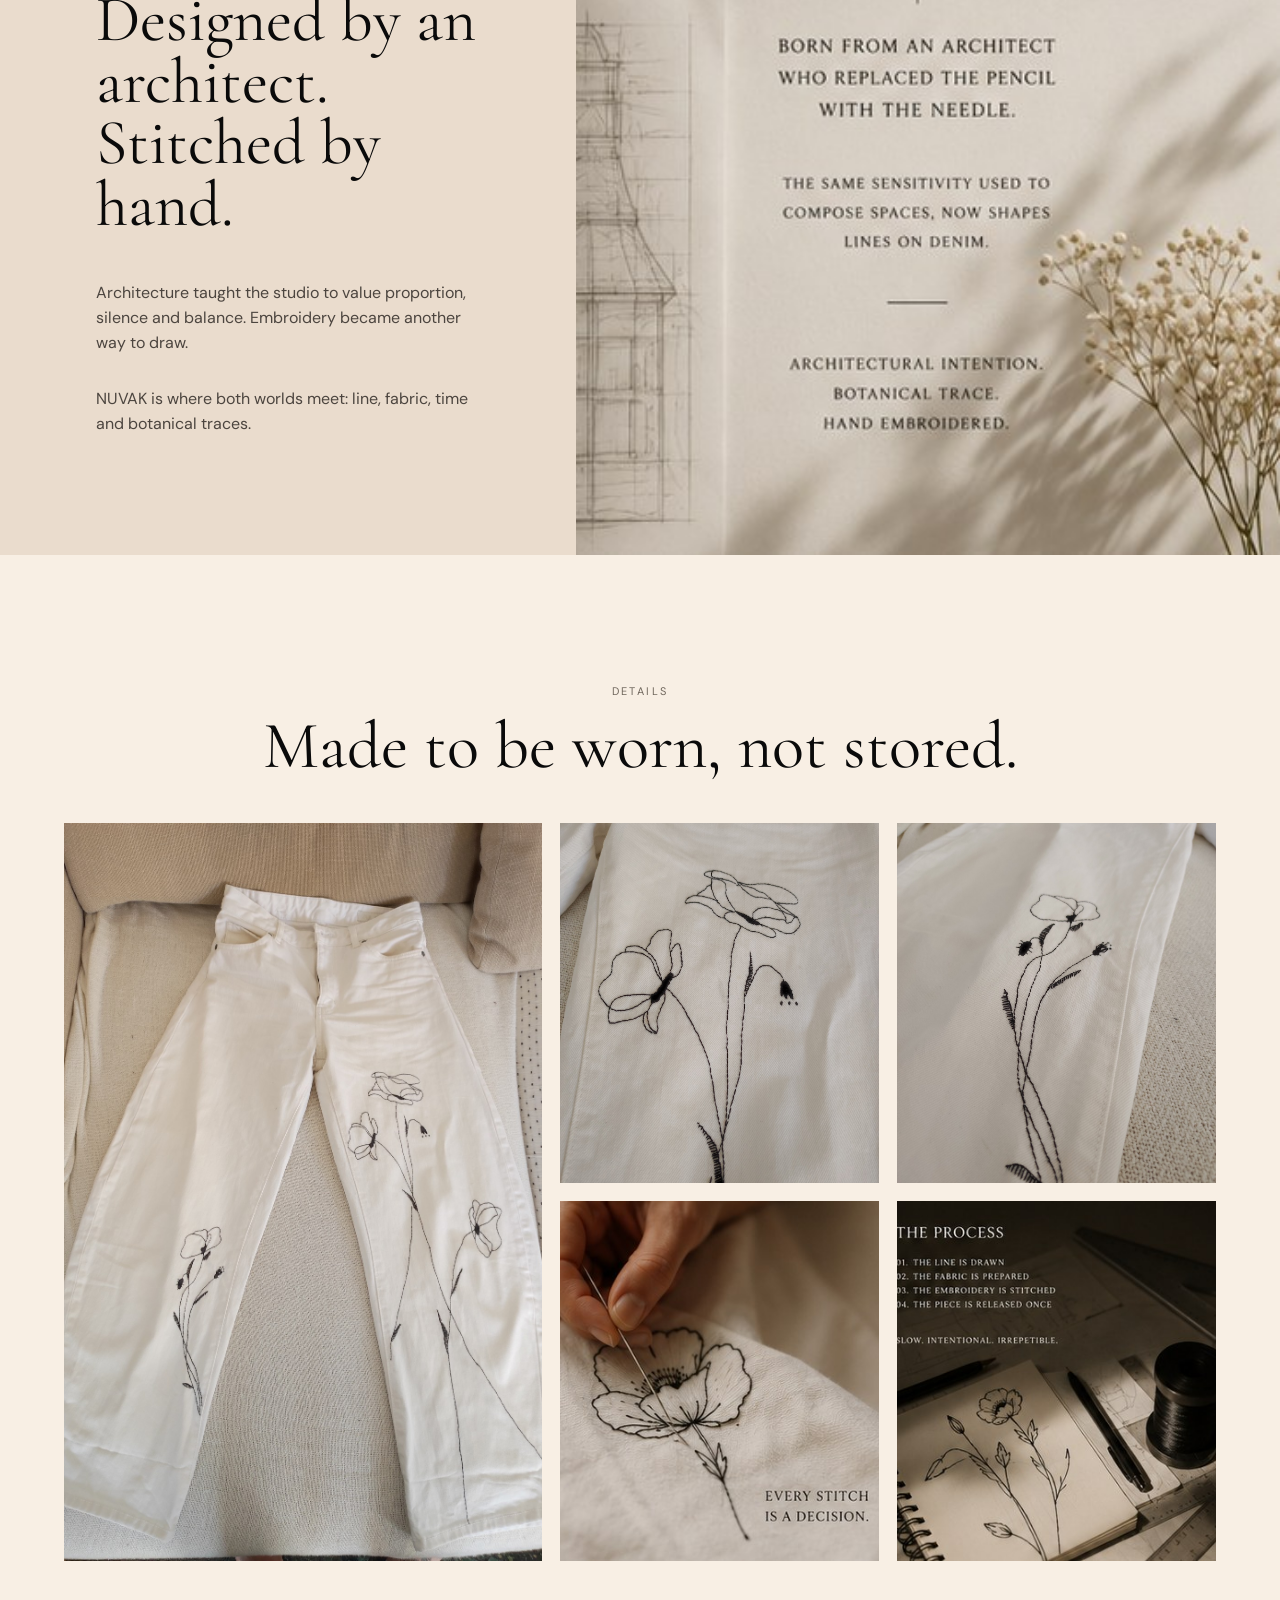
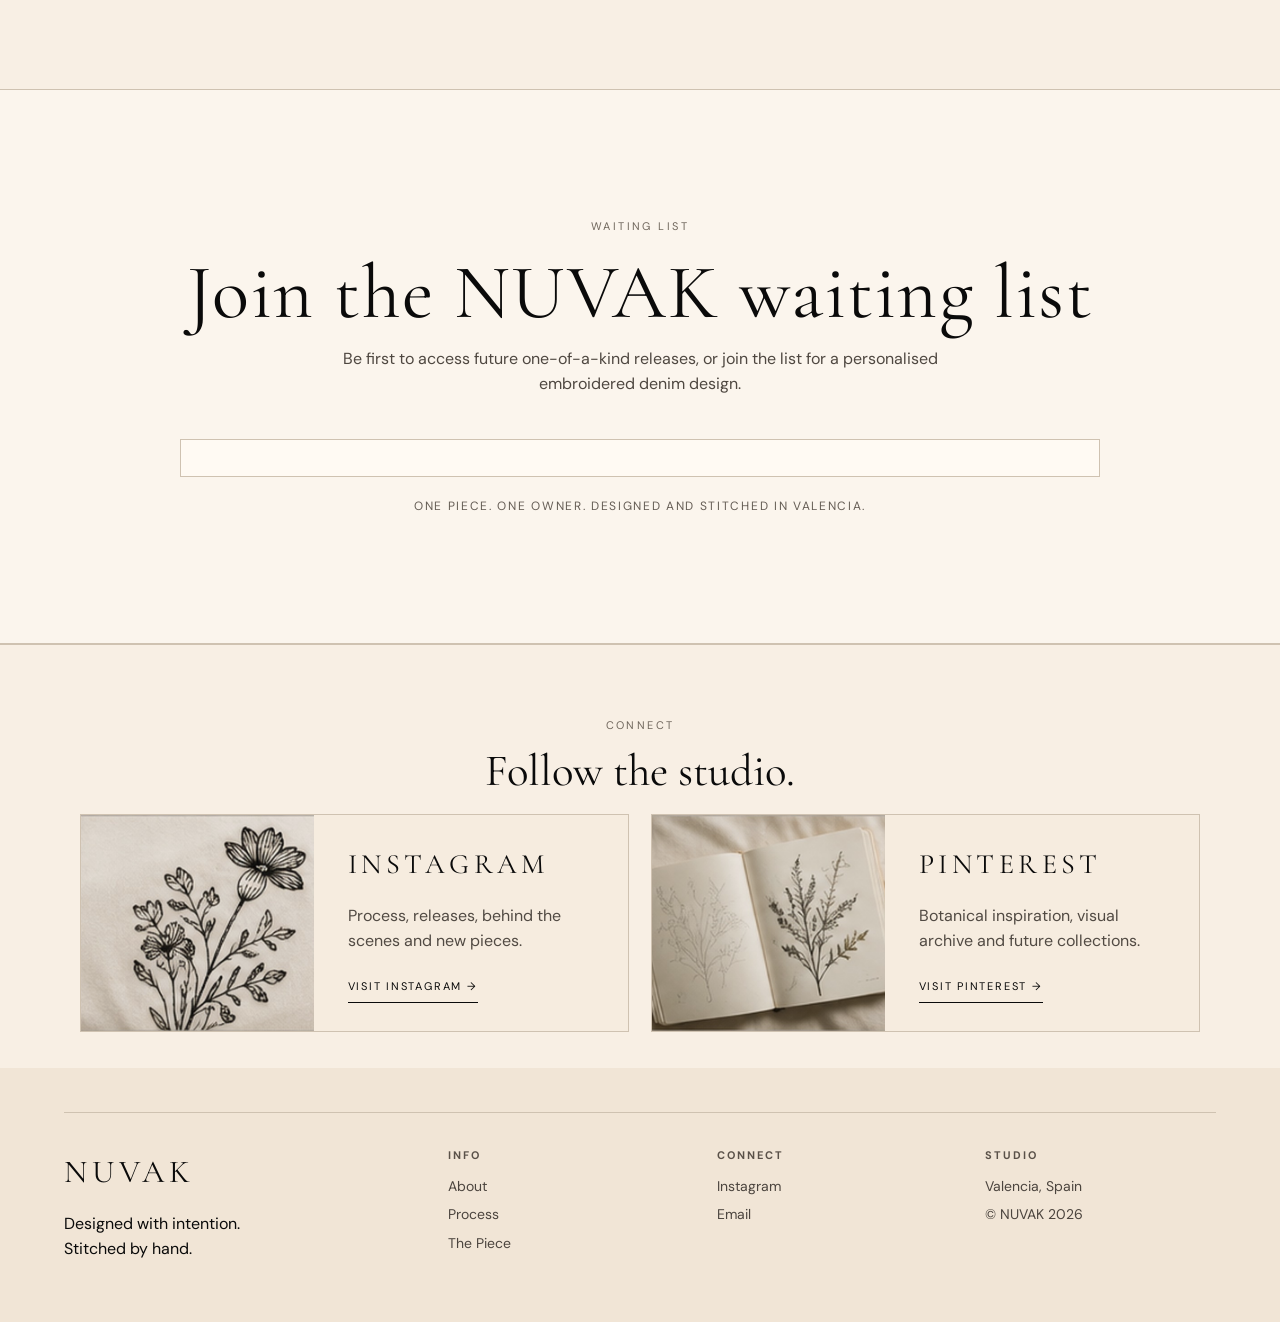
==== commit e5d9071c: "Add files via upload" ====
--- a/index.html
+++ b/index.html
@@ -84,6 +84,18 @@
     .jotform-wrap{max-width:920px;margin:42px auto 0;background:#fffaf3;border:1px solid var(--line);padding:18px;text-align:left}
     .jotform-wrap iframe{width:100% !important;max-width:100% !important;border:0 !important}
     .waitlist-small{font-size:12px;letter-spacing:.14em;text-transform:uppercase;color:#655d55;margin-top:20px}
+
+    .social-section{background:#f8efe4;padding:72px clamp(24px,5vw,70px) 36px;border-top:1px solid var(--line)}
+    .social-section .section-title{margin-bottom:18px}
+    .social-section .section-title h2{font-size:clamp(32px,3.5vw,46px);line-height:1.05}
+    .social-cards{max-width:1120px;margin:0 auto;display:grid;grid-template-columns:1fr 1fr;gap:22px}
+    .social-card{display:grid;grid-template-columns:.74fr 1fr;min-height:188px;background:#f6ecdf;border:1px solid var(--line);transition:.2s ease;overflow:hidden}
+    .social-card:hover{transform:translateY(-3px);background:#f1e5d6}
+    .social-card img{width:100%;height:100%;object-fit:cover;filter:saturate(.88) contrast(.96)}
+    .social-copy{padding:28px 34px;display:flex;flex-direction:column;justify-content:center;text-align:left}
+    .social-name{font-family:var(--serif);font-size:28px;letter-spacing:.16em;text-transform:uppercase;margin-bottom:18px}
+    .social-card p{color:#514a43;margin:0 0 24px;max-width:260px}
+    .social-card span{font-size:11px;letter-spacing:.16em;text-transform:uppercase;border-bottom:1px solid var(--onyx);padding-bottom:7px;width:max-content}
     footer{padding:44px clamp(24px,5vw,70px);background:#f1e5d6}
     .footer-inner{max-width:var(--max);margin:0 auto;display:grid;grid-template-columns:1.2fr repeat(3,.8fr);gap:38px;border-top:1px solid var(--line);padding-top:34px}
     .footer-brand{font-family:var(--serif);font-size:32px;letter-spacing:.16em;margin-bottom:10px}
@@ -94,6 +106,8 @@
       .nav{position:absolute}.navlinks{display:none}.hero{grid-template-columns:1fr}.hero-image{min-height:520px;order:-1}.hero-copy{padding-top:40px}.statement,.maker{grid-template-columns:1fr}.piece{grid-template-columns:1fr}.piece .photo img{height:auto}.process-grid{grid-template-columns:1fr 1fr}.gallery-grid{grid-template-columns:1fr 1fr;grid-template-rows:auto}.gallery-grid img{height:auto}.gallery-grid img:first-child{grid-row:auto}.footer-inner{grid-template-columns:1fr 1fr}h1{font-size:76px}
     }
     @media (max-width:560px){
+
+      .social-cards{grid-template-columns:1fr}.social-card{grid-template-columns:1fr}.social-card img{height:220px}
       .brand{font-size:22px}.hero-sub{font-size:28px}.actions{align-items:stretch}.button,.link{width:100%;text-align:center}.process-grid,.footer-inner{grid-template-columns:1fr}.section{padding:64px 22px}.piece-card{padding:46px 24px}.maker-copy{padding:54px 24px}.gallery-grid{grid-template-columns:1fr}.fact{font-size:12px}h1{font-size:58px;letter-spacing:.06em}
     }
   </style>
@@ -107,7 +121,7 @@
         <a href="#piece">The Piece</a>
         <a href="#process">Process</a>
         <a href="#waitlist">Waitlist</a>
-        <a href="https://www.instagram.com/nuvakatelier/" target="_blank" rel="noopener">IG</a>
+        <a href="#connect">Contact</a>
       </div>
     </nav>
 
@@ -147,7 +161,7 @@
         <p>A simple piece inspired by nature, quiet lines and the beauty of leaving space.</p>
         <p>White denim becomes a canvas for black botanical embroidery, stitched slowly by hand in Valencia. Made for one owner only.</p>
         <div class="facts">
-          <div class="fact"><span>Edition</span><span>Botania X26</span></div>
+          <div class="fact"><span>Edition</span><span>Botanica X26</span></div>
           <div class="fact"><span>Released</span><span>May 2026</span></div>
           <div class="fact"><span>Studio</span><span>Valencia, 2026</span></div>
         </div>
@@ -229,6 +243,34 @@
       </div>
     </section>
 
+
+    <section class="social-section" id="connect">
+      <div class="inner">
+        <div class="section-title">
+          <div class="label">Connect</div>
+          <h2>Follow the studio.</h2>
+        </div>
+        <div class="social-cards">
+          <a class="social-card" href="https://www.instagram.com/nuvakatelier/" target="_blank" rel="noopener">
+            <img src="assets/social-instagram.jpg" alt="NUVAK embroidered botanical detail for Instagram">
+            <div class="social-copy">
+              <div class="social-name">Instagram</div>
+              <p>Process, releases, behind the scenes and new pieces.</p>
+              <span>Visit Instagram →</span>
+            </div>
+          </a>
+          <a class="social-card" href="https://pin.it/55UlRZ4mx" target="_blank" rel="noopener">
+            <img src="assets/social-pinterest.jpg" alt="NUVAK botanical sketch and inspiration for Pinterest">
+            <div class="social-copy">
+              <div class="social-name">Pinterest</div>
+              <p>Botanical inspiration, visual archive and future collections.</p>
+              <span>Visit Pinterest →</span>
+            </div>
+          </a>
+        </div>
+      </div>
+    </section>
+
     <footer>
       <div class="footer-inner">
         <div>
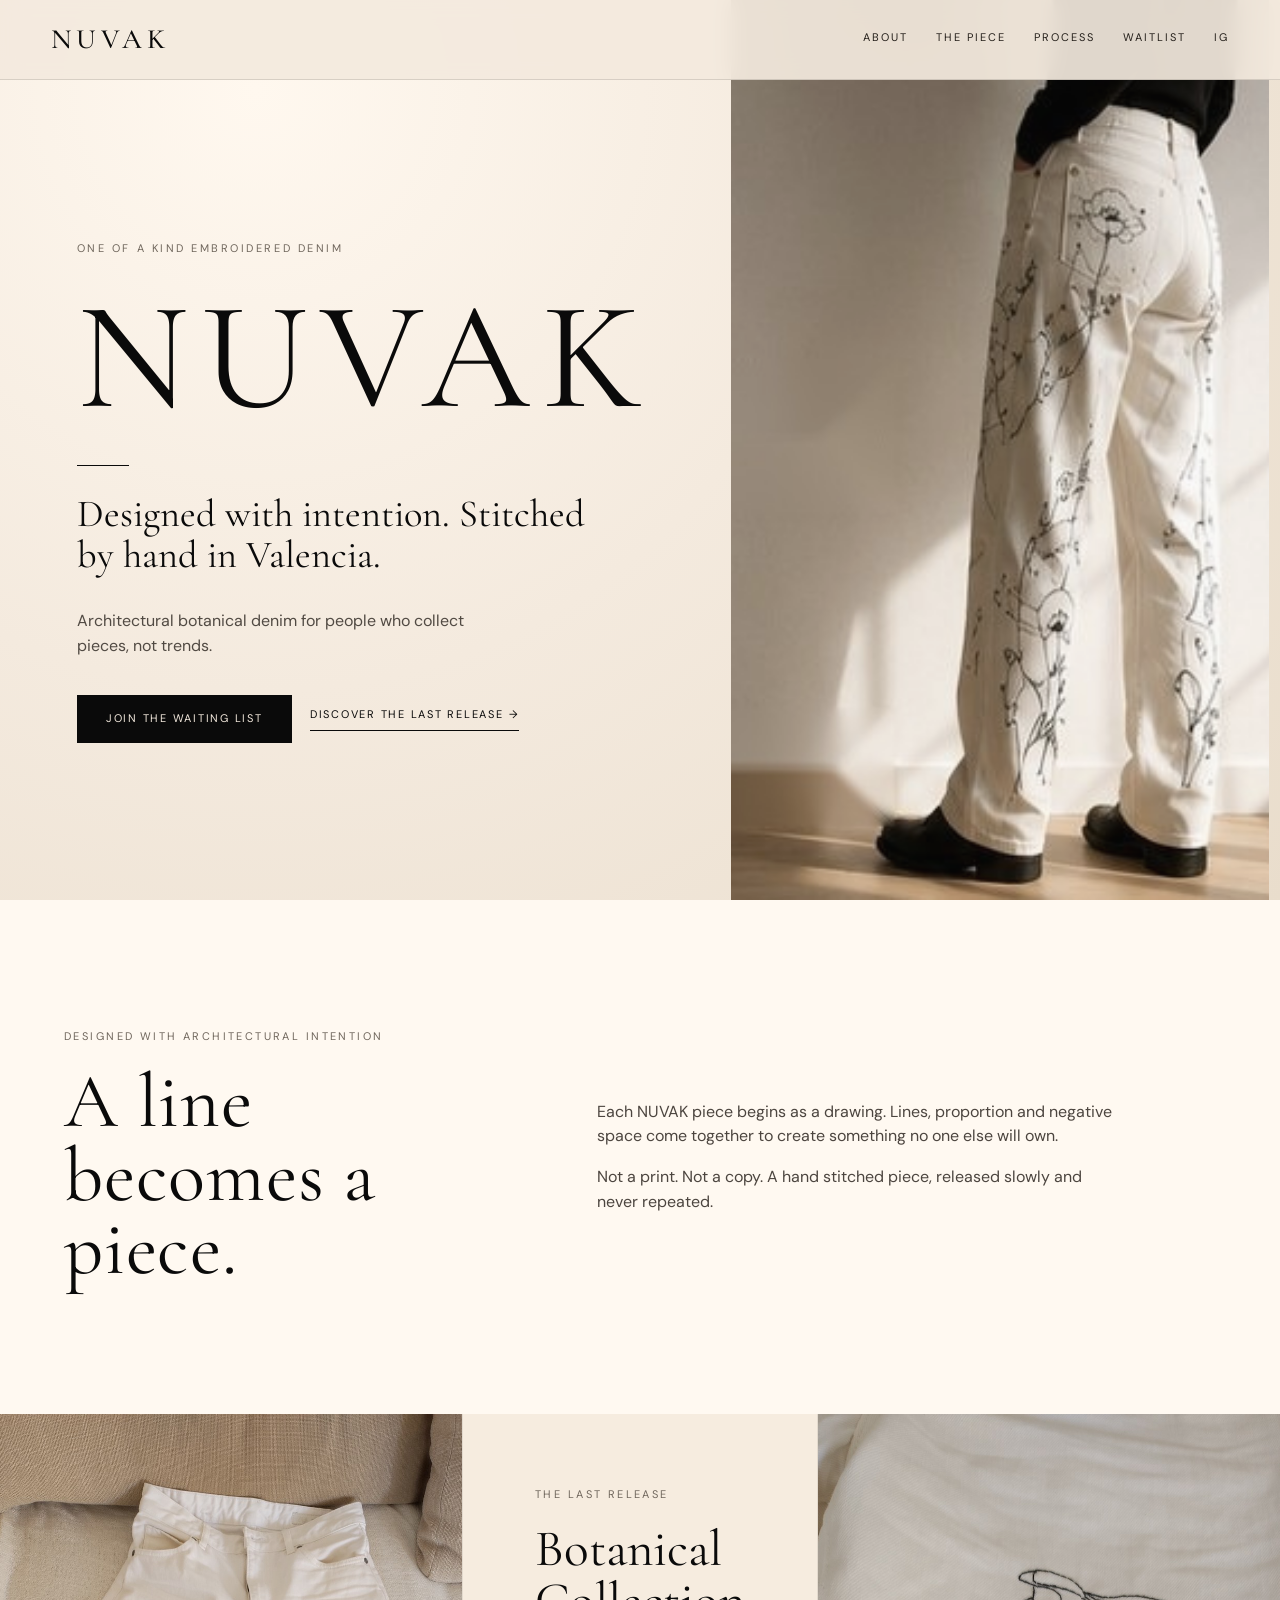
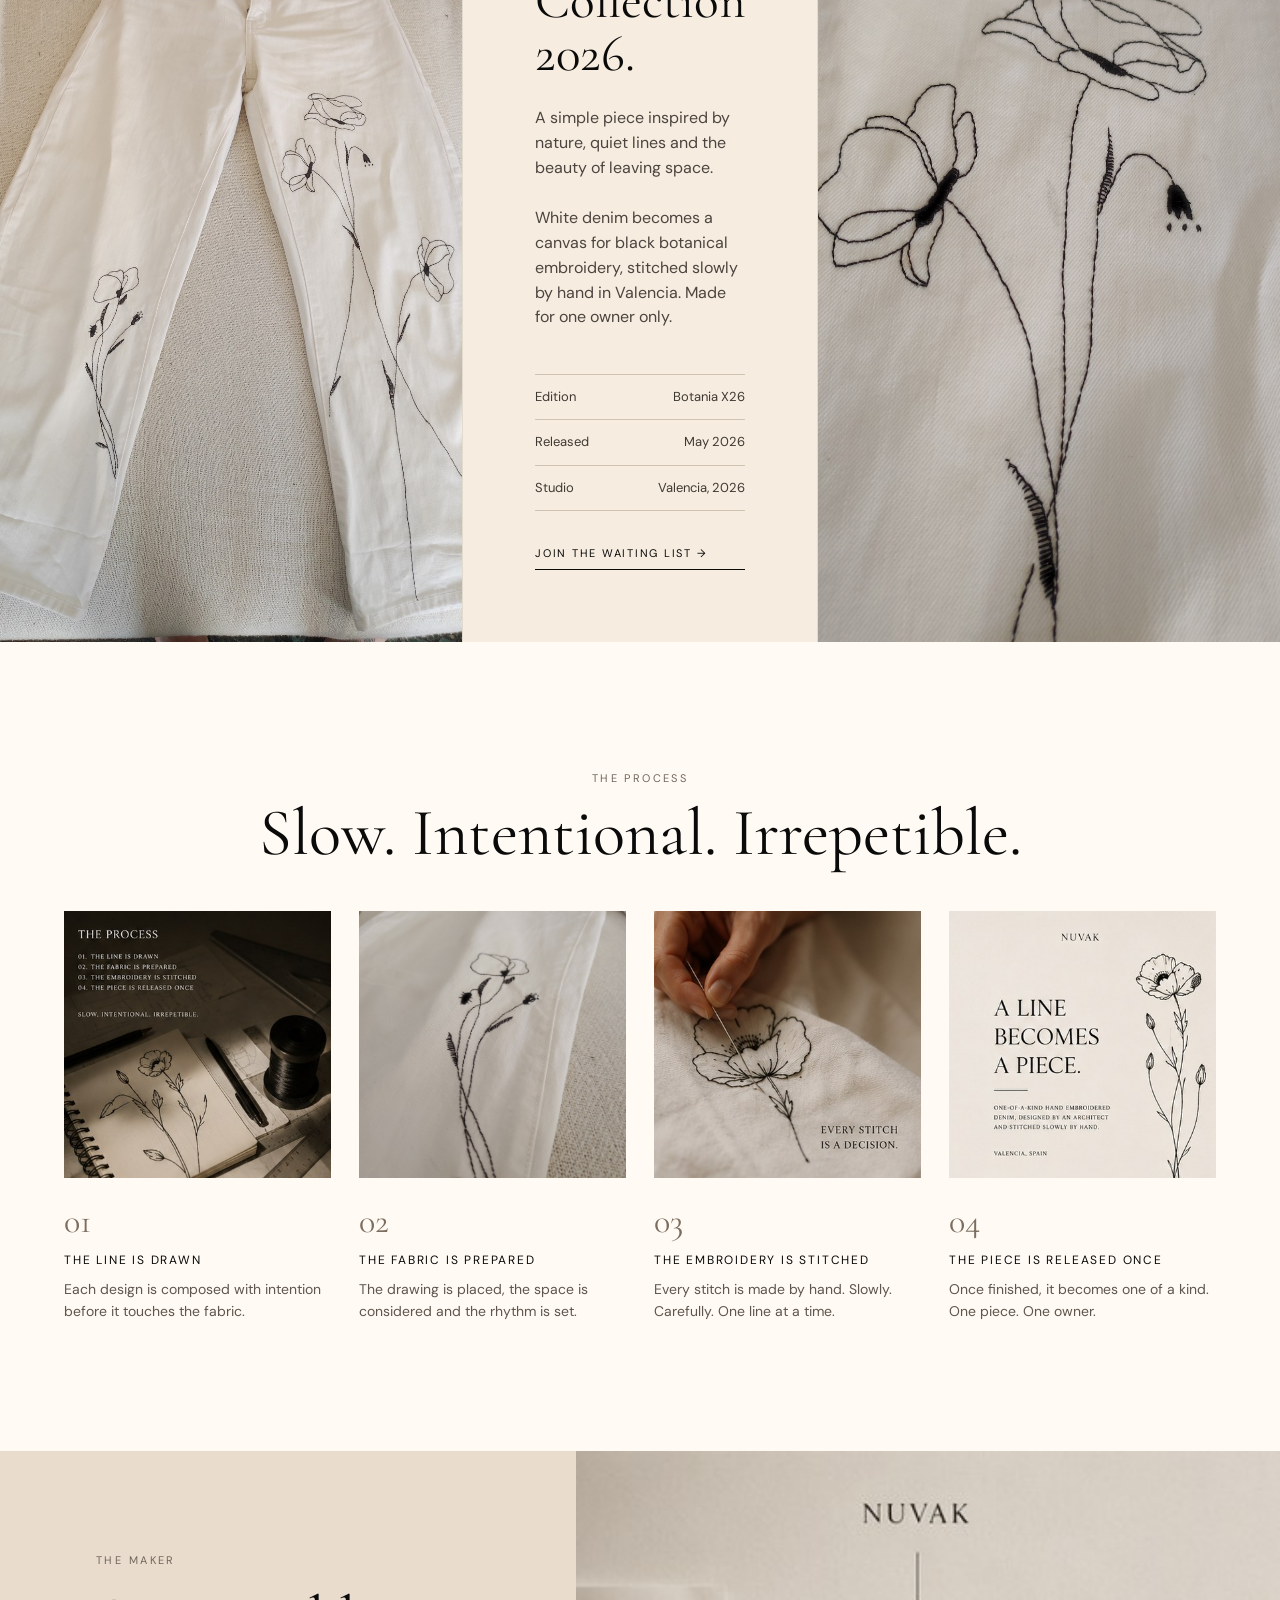
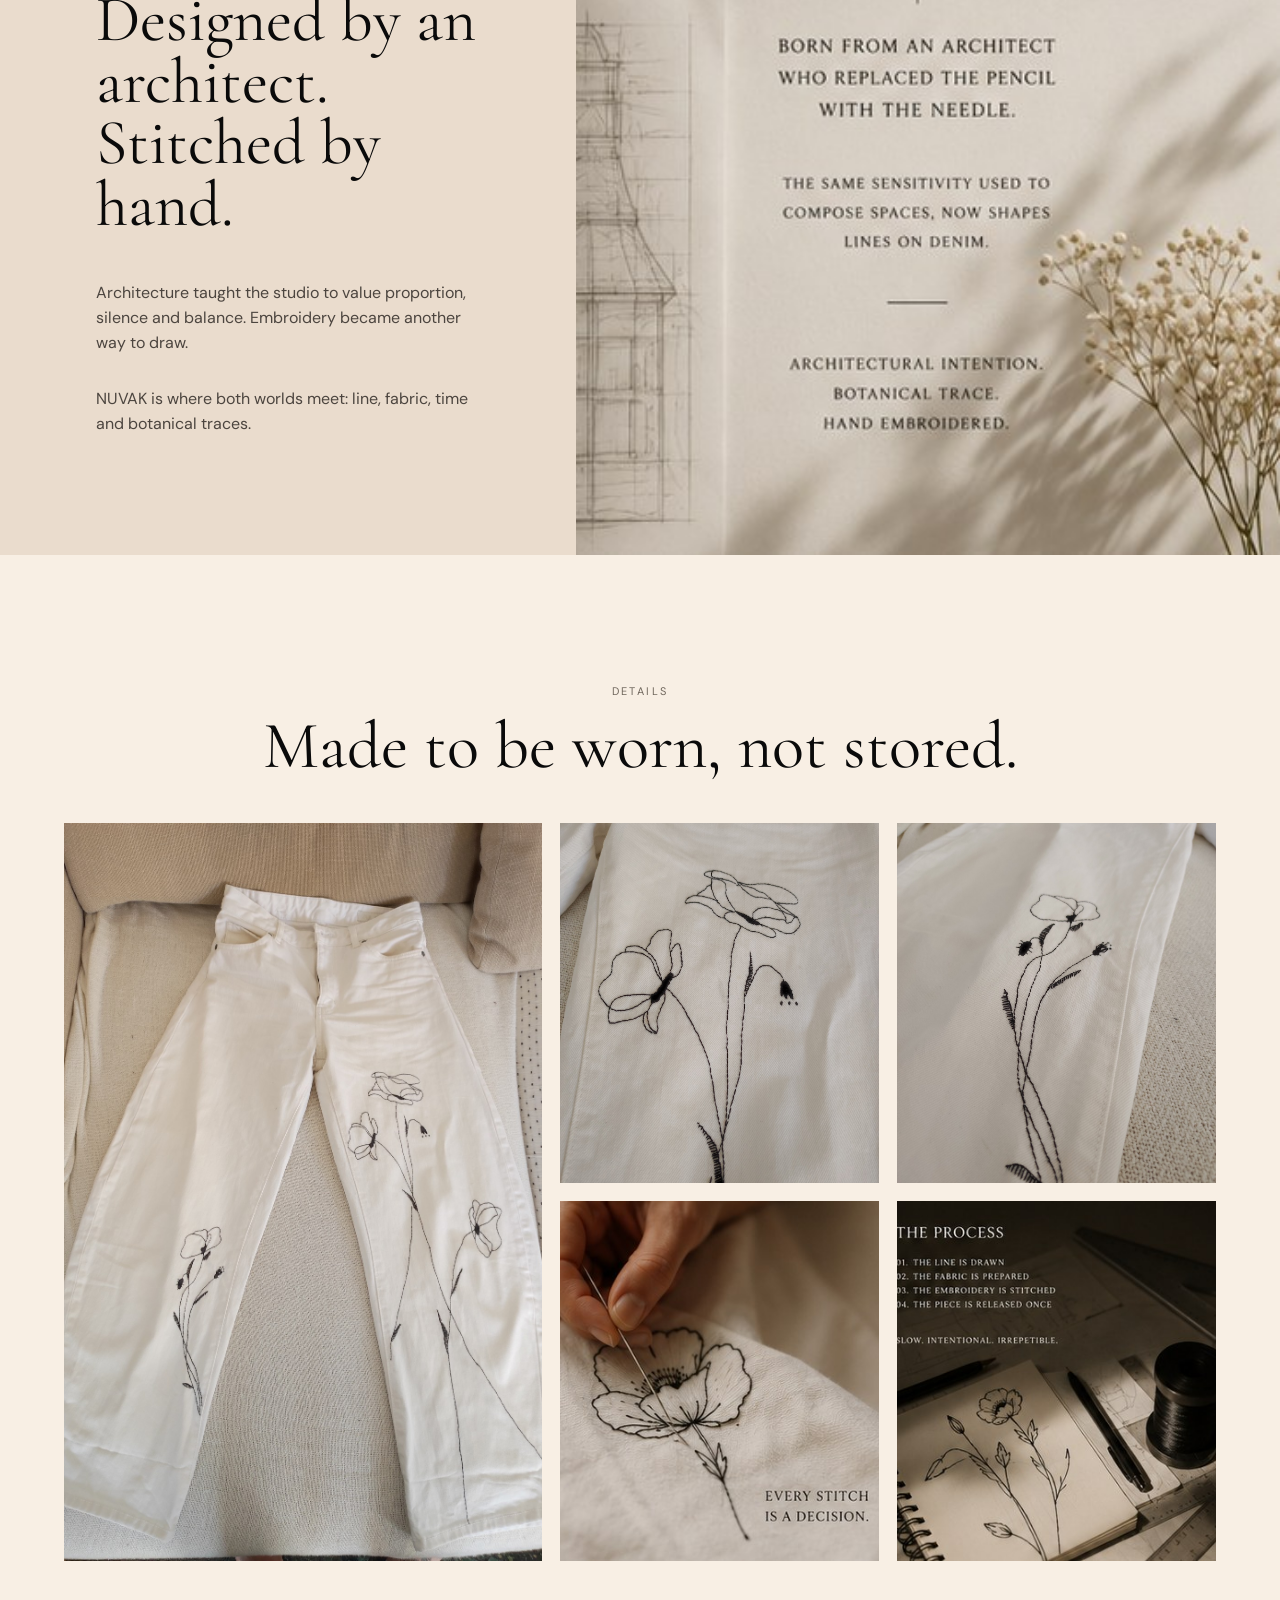
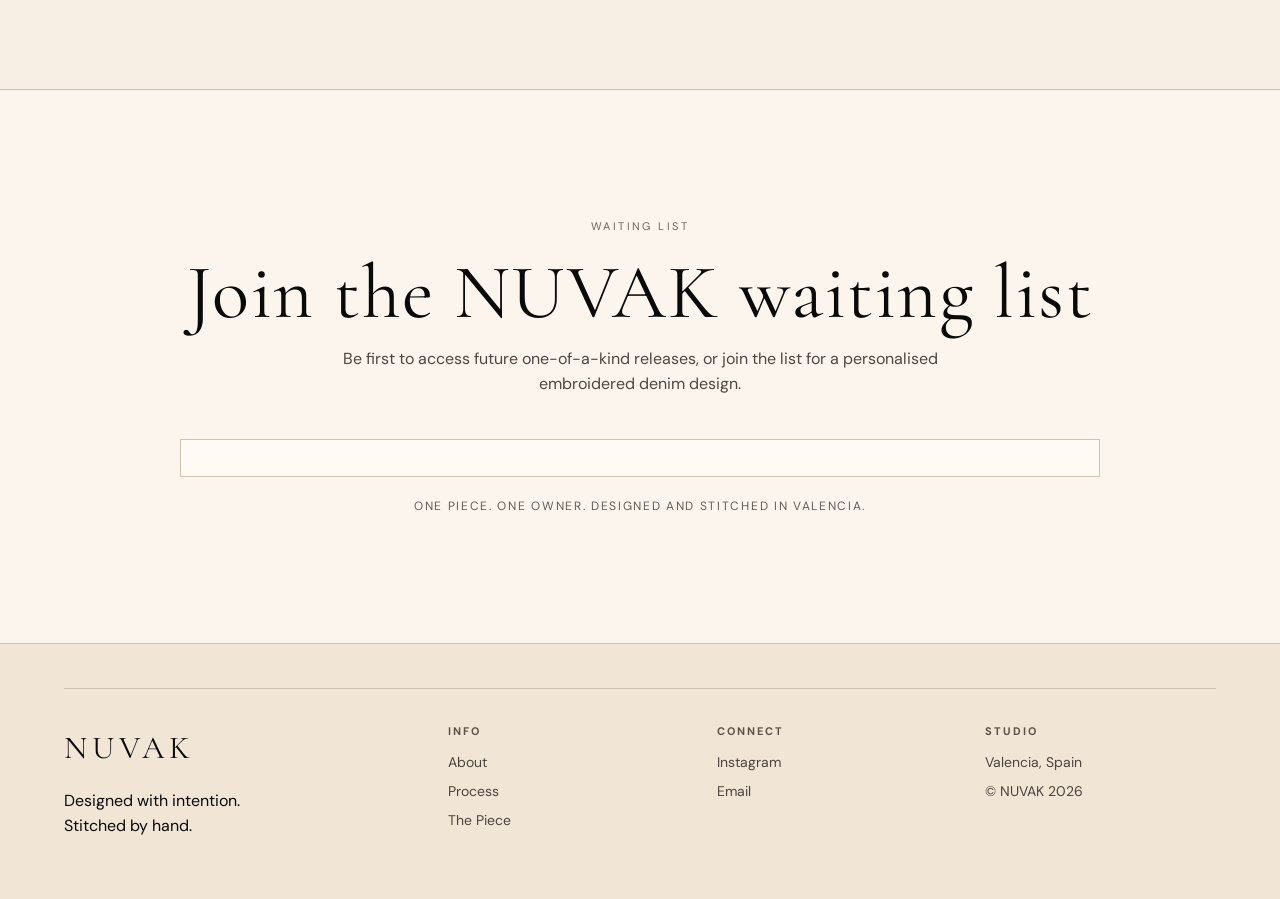
==== commit 0387f01d: "Add files via upload" ====
--- a/index.html
+++ b/index.html
@@ -84,18 +84,6 @@
     .jotform-wrap{max-width:920px;margin:42px auto 0;background:#fffaf3;border:1px solid var(--line);padding:18px;text-align:left}
     .jotform-wrap iframe{width:100% !important;max-width:100% !important;border:0 !important}
     .waitlist-small{font-size:12px;letter-spacing:.14em;text-transform:uppercase;color:#655d55;margin-top:20px}
-
-    .social-section{background:#f8efe4;padding:72px clamp(24px,5vw,70px) 36px;border-top:1px solid var(--line)}
-    .social-section .section-title{margin-bottom:18px}
-    .social-section .section-title h2{font-size:clamp(32px,3.5vw,46px);line-height:1.05}
-    .social-cards{max-width:1120px;margin:0 auto;display:grid;grid-template-columns:1fr 1fr;gap:22px}
-    .social-card{display:grid;grid-template-columns:.74fr 1fr;min-height:188px;background:#f6ecdf;border:1px solid var(--line);transition:.2s ease;overflow:hidden}
-    .social-card:hover{transform:translateY(-3px);background:#f1e5d6}
-    .social-card img{width:100%;height:100%;object-fit:cover;filter:saturate(.88) contrast(.96)}
-    .social-copy{padding:28px 34px;display:flex;flex-direction:column;justify-content:center;text-align:left}
-    .social-name{font-family:var(--serif);font-size:28px;letter-spacing:.16em;text-transform:uppercase;margin-bottom:18px}
-    .social-card p{color:#514a43;margin:0 0 24px;max-width:260px}
-    .social-card span{font-size:11px;letter-spacing:.16em;text-transform:uppercase;border-bottom:1px solid var(--onyx);padding-bottom:7px;width:max-content}
     footer{padding:44px clamp(24px,5vw,70px);background:#f1e5d6}
     .footer-inner{max-width:var(--max);margin:0 auto;display:grid;grid-template-columns:1.2fr repeat(3,.8fr);gap:38px;border-top:1px solid var(--line);padding-top:34px}
     .footer-brand{font-family:var(--serif);font-size:32px;letter-spacing:.16em;margin-bottom:10px}
@@ -106,8 +94,6 @@
       .nav{position:absolute}.navlinks{display:none}.hero{grid-template-columns:1fr}.hero-image{min-height:520px;order:-1}.hero-copy{padding-top:40px}.statement,.maker{grid-template-columns:1fr}.piece{grid-template-columns:1fr}.piece .photo img{height:auto}.process-grid{grid-template-columns:1fr 1fr}.gallery-grid{grid-template-columns:1fr 1fr;grid-template-rows:auto}.gallery-grid img{height:auto}.gallery-grid img:first-child{grid-row:auto}.footer-inner{grid-template-columns:1fr 1fr}h1{font-size:76px}
     }
     @media (max-width:560px){
-
-      .social-cards{grid-template-columns:1fr}.social-card{grid-template-columns:1fr}.social-card img{height:220px}
       .brand{font-size:22px}.hero-sub{font-size:28px}.actions{align-items:stretch}.button,.link{width:100%;text-align:center}.process-grid,.footer-inner{grid-template-columns:1fr}.section{padding:64px 22px}.piece-card{padding:46px 24px}.maker-copy{padding:54px 24px}.gallery-grid{grid-template-columns:1fr}.fact{font-size:12px}h1{font-size:58px;letter-spacing:.06em}
     }
   </style>
@@ -121,7 +107,7 @@
         <a href="#piece">The Piece</a>
         <a href="#process">Process</a>
         <a href="#waitlist">Waitlist</a>
-        <a href="#connect">Contact</a>
+        <a href="https://www.instagram.com/nuvakatelier/" target="_blank" rel="noopener">IG</a>
       </div>
     </nav>
 
@@ -161,7 +147,7 @@
         <p>A simple piece inspired by nature, quiet lines and the beauty of leaving space.</p>
         <p>White denim becomes a canvas for black botanical embroidery, stitched slowly by hand in Valencia. Made for one owner only.</p>
         <div class="facts">
-          <div class="fact"><span>Edition</span><span>Botanica X26</span></div>
+          <div class="fact"><span>Edition</span><span>Botania X26</span></div>
           <div class="fact"><span>Released</span><span>May 2026</span></div>
           <div class="fact"><span>Studio</span><span>Valencia, 2026</span></div>
         </div>
@@ -243,34 +229,6 @@
       </div>
     </section>
 
-
-    <section class="social-section" id="connect">
-      <div class="inner">
-        <div class="section-title">
-          <div class="label">Connect</div>
-          <h2>Follow the studio.</h2>
-        </div>
-        <div class="social-cards">
-          <a class="social-card" href="https://www.instagram.com/nuvakatelier/" target="_blank" rel="noopener">
-            <img src="assets/social-instagram.jpg" alt="NUVAK embroidered botanical detail for Instagram">
-            <div class="social-copy">
-              <div class="social-name">Instagram</div>
-              <p>Process, releases, behind the scenes and new pieces.</p>
-              <span>Visit Instagram →</span>
-            </div>
-          </a>
-          <a class="social-card" href="https://pin.it/55UlRZ4mx" target="_blank" rel="noopener">
-            <img src="assets/social-pinterest.jpg" alt="NUVAK botanical sketch and inspiration for Pinterest">
-            <div class="social-copy">
-              <div class="social-name">Pinterest</div>
-              <p>Botanical inspiration, visual archive and future collections.</p>
-              <span>Visit Pinterest →</span>
-            </div>
-          </a>
-        </div>
-      </div>
-    </section>
-
     <footer>
       <div class="footer-inner">
         <div>
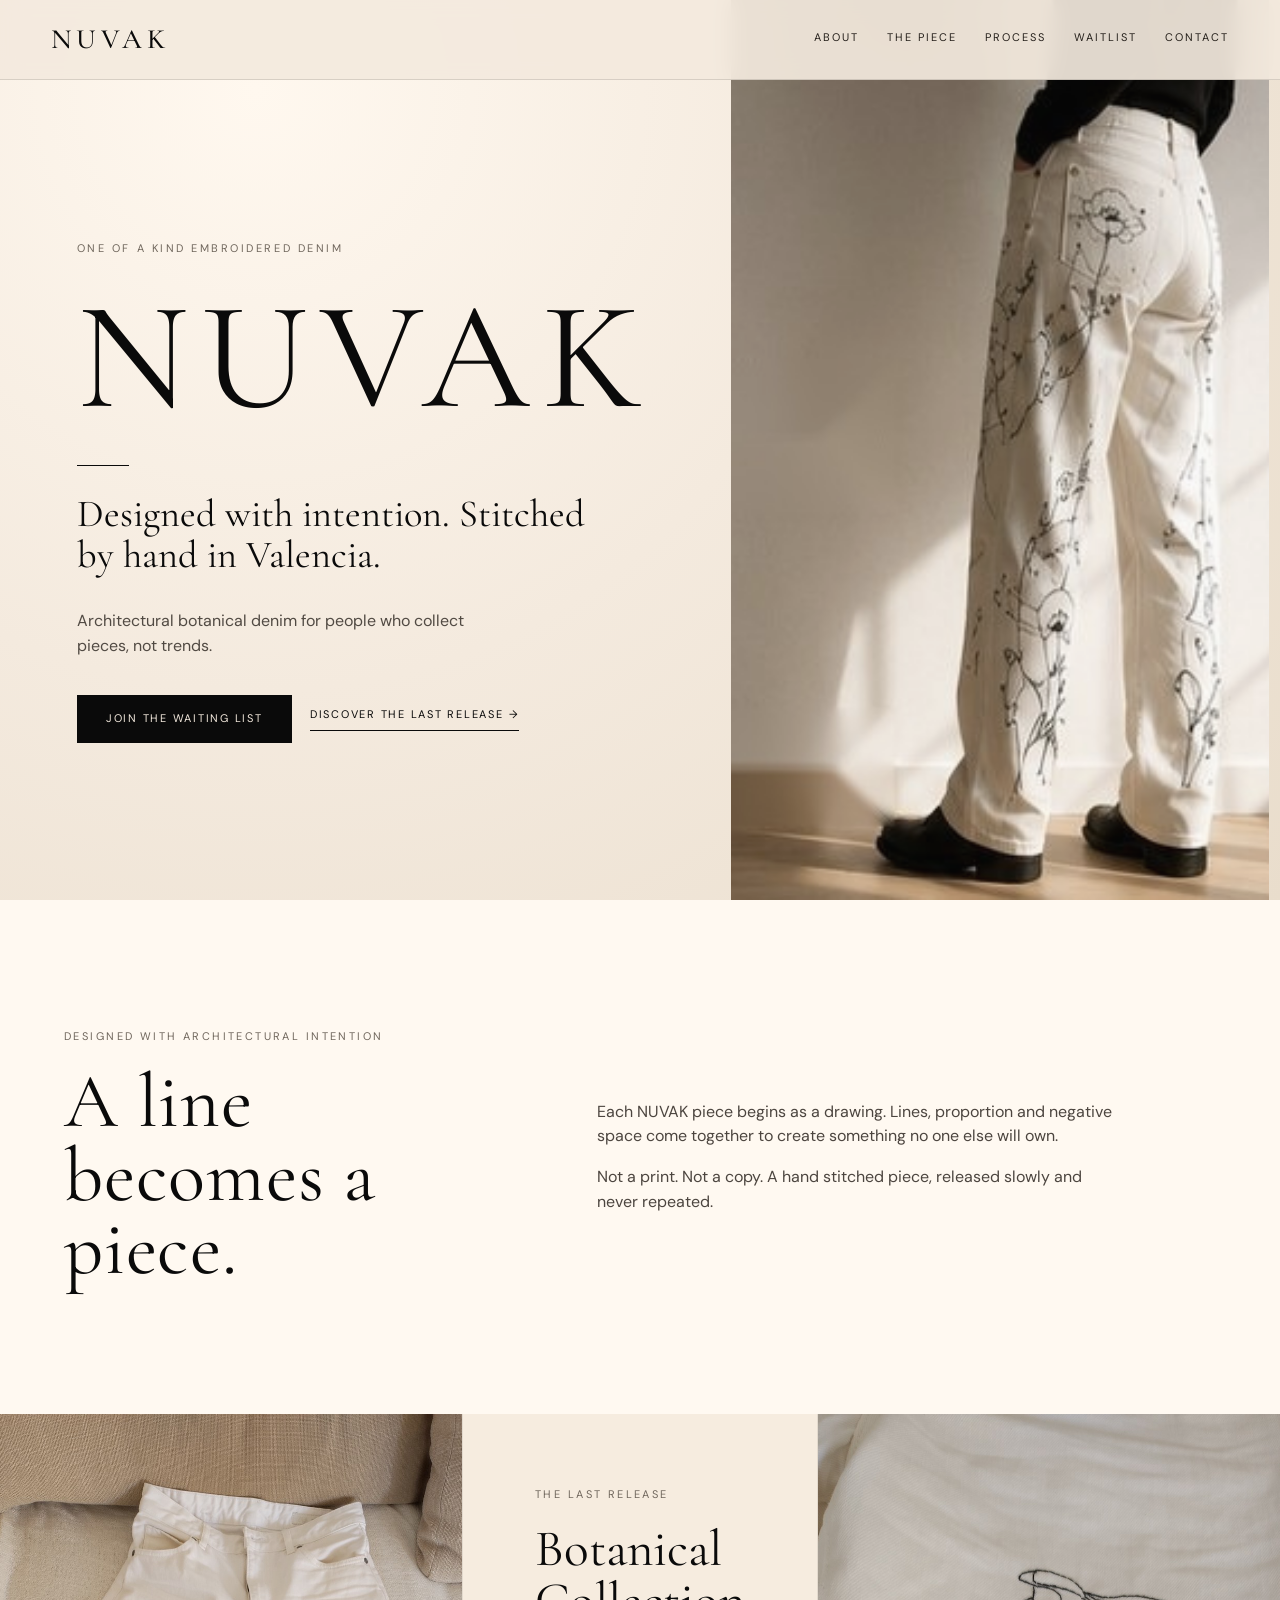
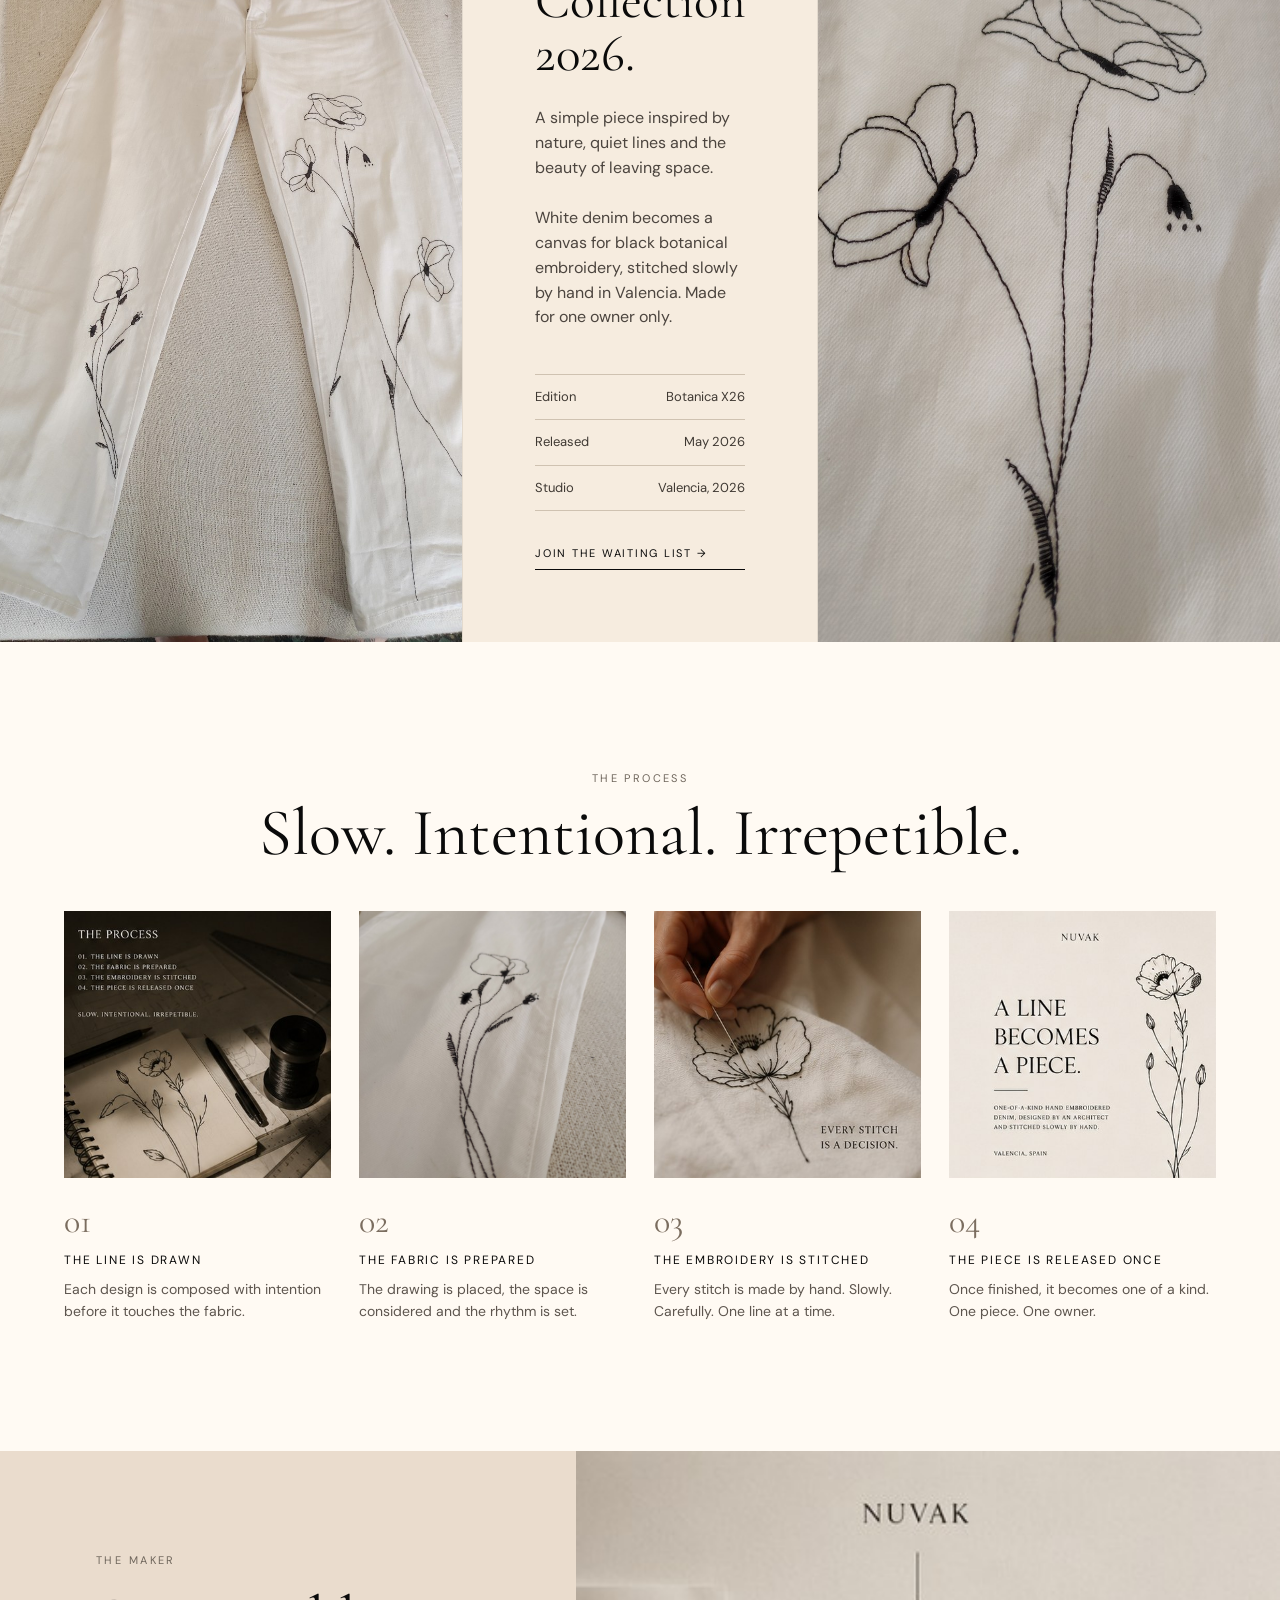
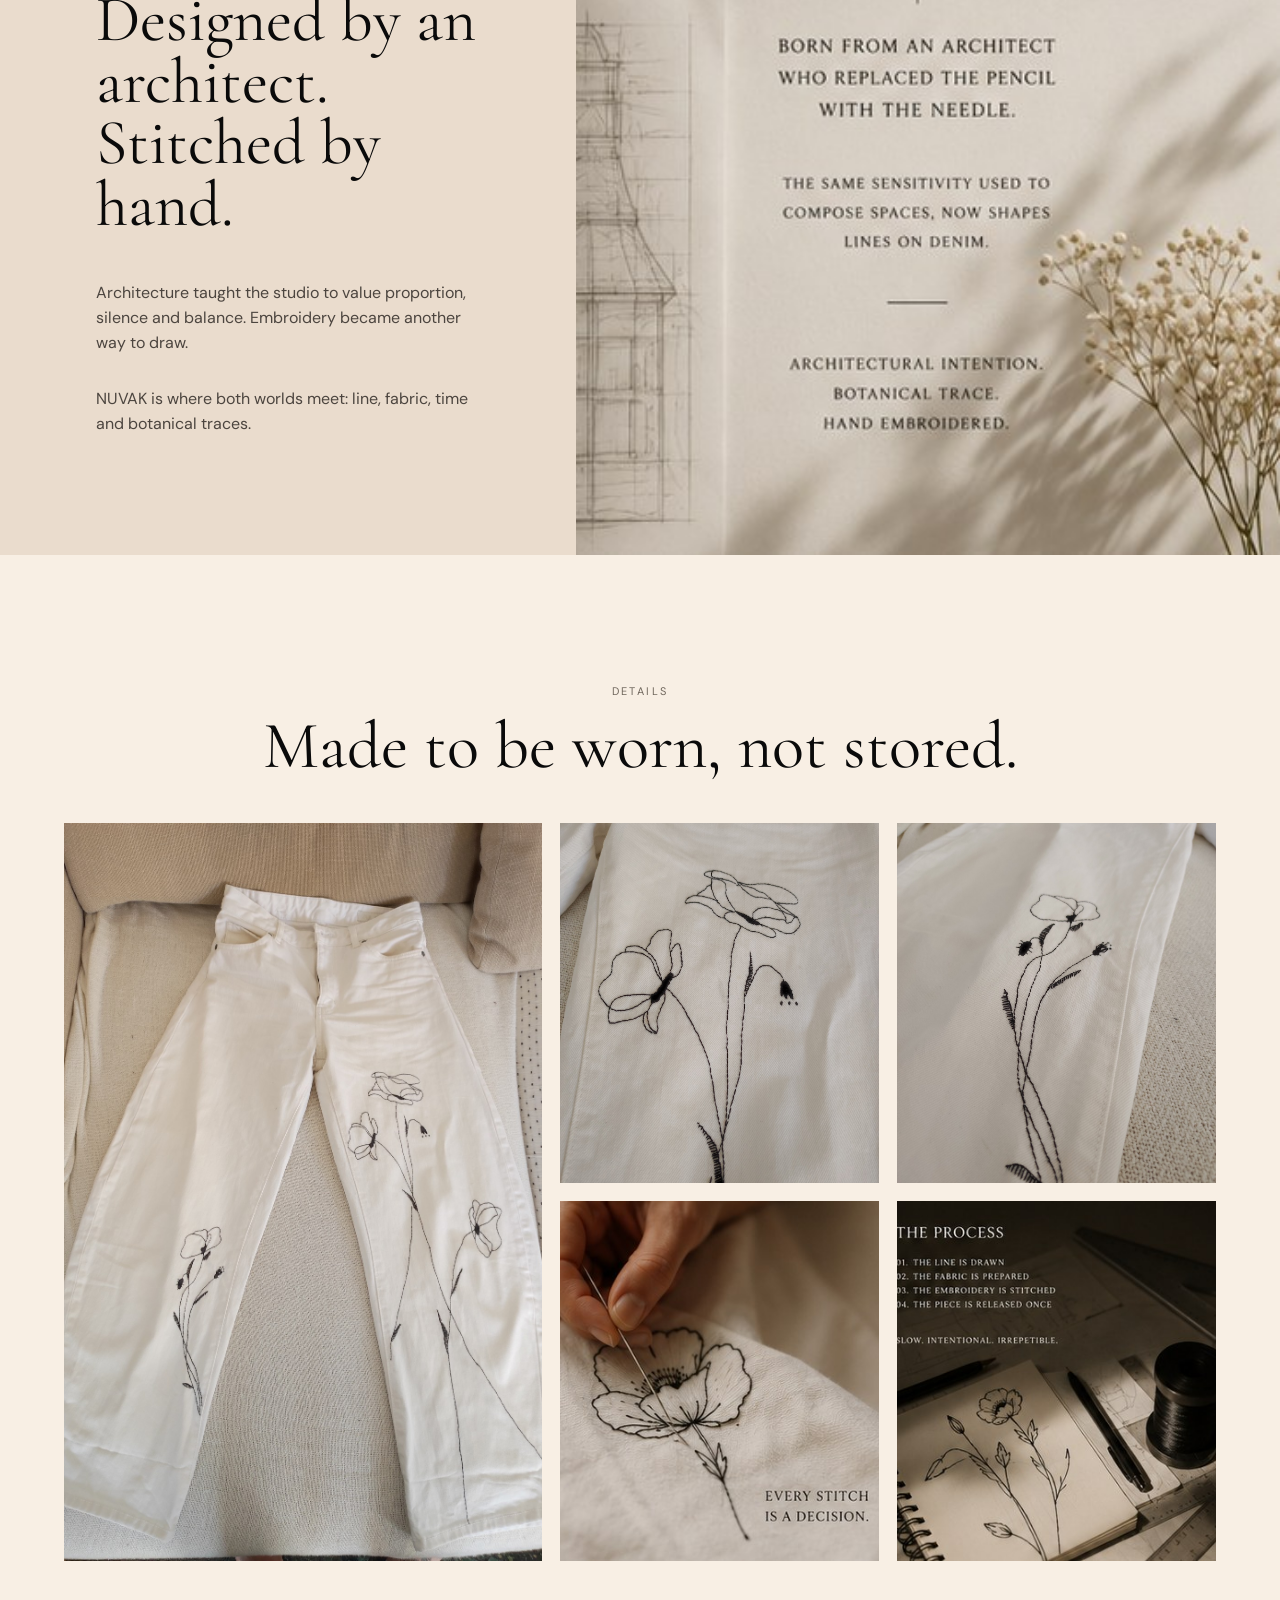
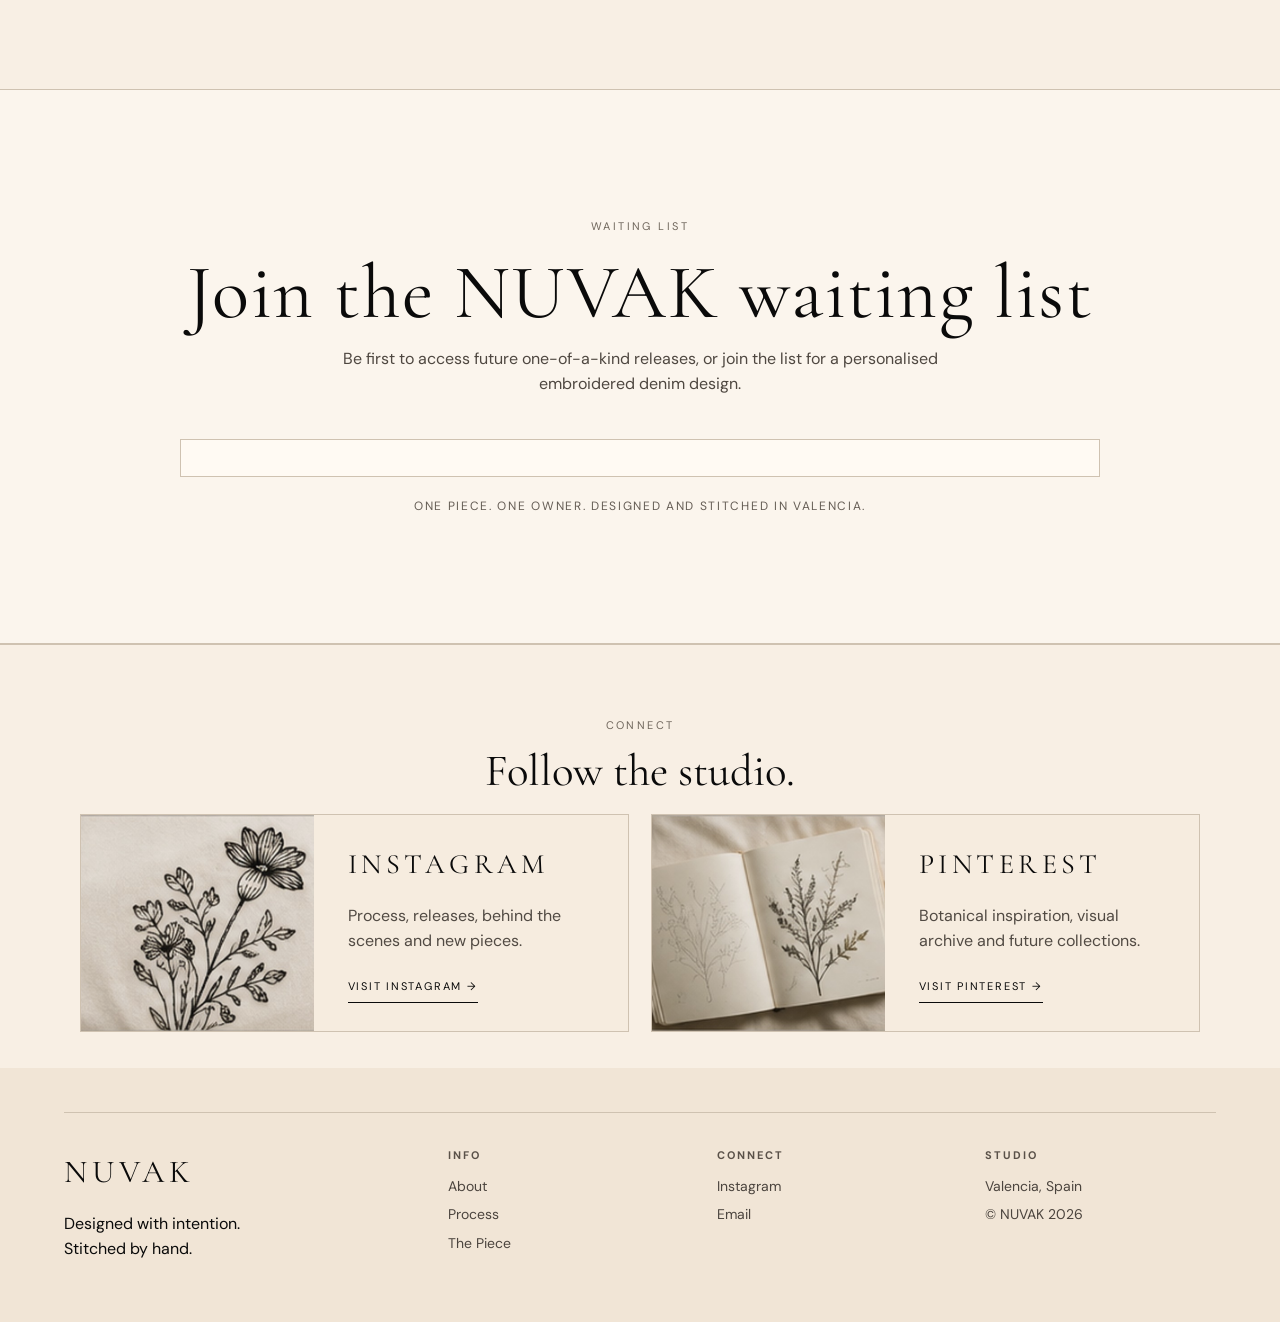
==== commit 3ba6640c: "Add files via upload" ====
--- a/index.html
+++ b/index.html
@@ -84,6 +84,18 @@
     .jotform-wrap{max-width:920px;margin:42px auto 0;background:#fffaf3;border:1px solid var(--line);padding:18px;text-align:left}
     .jotform-wrap iframe{width:100% !important;max-width:100% !important;border:0 !important}
     .waitlist-small{font-size:12px;letter-spacing:.14em;text-transform:uppercase;color:#655d55;margin-top:20px}
+
+    .social-section{background:#f8efe4;padding:72px clamp(24px,5vw,70px) 36px;border-top:1px solid var(--line)}
+    .social-section .section-title{margin-bottom:18px}
+    .social-section .section-title h2{font-size:clamp(32px,3.5vw,46px);line-height:1.05}
+    .social-cards{max-width:1120px;margin:0 auto;display:grid;grid-template-columns:1fr 1fr;gap:22px}
+    .social-card{display:grid;grid-template-columns:.74fr 1fr;min-height:188px;background:#f6ecdf;border:1px solid var(--line);transition:.2s ease;overflow:hidden}
+    .social-card:hover{transform:translateY(-3px);background:#f1e5d6}
+    .social-card img{width:100%;height:100%;object-fit:cover;filter:saturate(.88) contrast(.96)}
+    .social-copy{padding:28px 34px;display:flex;flex-direction:column;justify-content:center;text-align:left}
+    .social-name{font-family:var(--serif);font-size:28px;letter-spacing:.16em;text-transform:uppercase;margin-bottom:18px}
+    .social-card p{color:#514a43;margin:0 0 24px;max-width:260px}
+    .social-card span{font-size:11px;letter-spacing:.16em;text-transform:uppercase;border-bottom:1px solid var(--onyx);padding-bottom:7px;width:max-content}
     footer{padding:44px clamp(24px,5vw,70px);background:#f1e5d6}
     .footer-inner{max-width:var(--max);margin:0 auto;display:grid;grid-template-columns:1.2fr repeat(3,.8fr);gap:38px;border-top:1px solid var(--line);padding-top:34px}
     .footer-brand{font-family:var(--serif);font-size:32px;letter-spacing:.16em;margin-bottom:10px}
@@ -94,6 +106,8 @@
       .nav{position:absolute}.navlinks{display:none}.hero{grid-template-columns:1fr}.hero-image{min-height:520px;order:-1}.hero-copy{padding-top:40px}.statement,.maker{grid-template-columns:1fr}.piece{grid-template-columns:1fr}.piece .photo img{height:auto}.process-grid{grid-template-columns:1fr 1fr}.gallery-grid{grid-template-columns:1fr 1fr;grid-template-rows:auto}.gallery-grid img{height:auto}.gallery-grid img:first-child{grid-row:auto}.footer-inner{grid-template-columns:1fr 1fr}h1{font-size:76px}
     }
     @media (max-width:560px){
+
+      .social-cards{grid-template-columns:1fr}.social-card{grid-template-columns:1fr}.social-card img{height:220px}
       .brand{font-size:22px}.hero-sub{font-size:28px}.actions{align-items:stretch}.button,.link{width:100%;text-align:center}.process-grid,.footer-inner{grid-template-columns:1fr}.section{padding:64px 22px}.piece-card{padding:46px 24px}.maker-copy{padding:54px 24px}.gallery-grid{grid-template-columns:1fr}.fact{font-size:12px}h1{font-size:58px;letter-spacing:.06em}
     }
   </style>
@@ -107,7 +121,7 @@
         <a href="#piece">The Piece</a>
         <a href="#process">Process</a>
         <a href="#waitlist">Waitlist</a>
-        <a href="https://www.instagram.com/nuvakatelier/" target="_blank" rel="noopener">IG</a>
+        <a href="#connect">Contact</a>
       </div>
     </nav>
 
@@ -147,7 +161,7 @@
         <p>A simple piece inspired by nature, quiet lines and the beauty of leaving space.</p>
         <p>White denim becomes a canvas for black botanical embroidery, stitched slowly by hand in Valencia. Made for one owner only.</p>
         <div class="facts">
-          <div class="fact"><span>Edition</span><span>Botania X26</span></div>
+          <div class="fact"><span>Edition</span><span>Botanica X26</span></div>
           <div class="fact"><span>Released</span><span>May 2026</span></div>
           <div class="fact"><span>Studio</span><span>Valencia, 2026</span></div>
         </div>
@@ -229,6 +243,34 @@
       </div>
     </section>
 
+
+    <section class="social-section" id="connect">
+      <div class="inner">
+        <div class="section-title">
+          <div class="label">Connect</div>
+          <h2>Follow the studio.</h2>
+        </div>
+        <div class="social-cards">
+          <a class="social-card" href="https://www.instagram.com/nuvakatelier/" target="_blank" rel="noopener">
+            <img src="assets/social-instagram.jpg" alt="NUVAK embroidered botanical detail for Instagram">
+            <div class="social-copy">
+              <div class="social-name">Instagram</div>
+              <p>Process, releases, behind the scenes and new pieces.</p>
+              <span>Visit Instagram →</span>
+            </div>
+          </a>
+          <a class="social-card" href="https://pin.it/55UlRZ4mx" target="_blank" rel="noopener">
+            <img src="assets/social-pinterest.jpg" alt="NUVAK botanical sketch and inspiration for Pinterest">
+            <div class="social-copy">
+              <div class="social-name">Pinterest</div>
+              <p>Botanical inspiration, visual archive and future collections.</p>
+              <span>Visit Pinterest →</span>
+            </div>
+          </a>
+        </div>
+      </div>
+    </section>
+
     <footer>
       <div class="footer-inner">
         <div>
